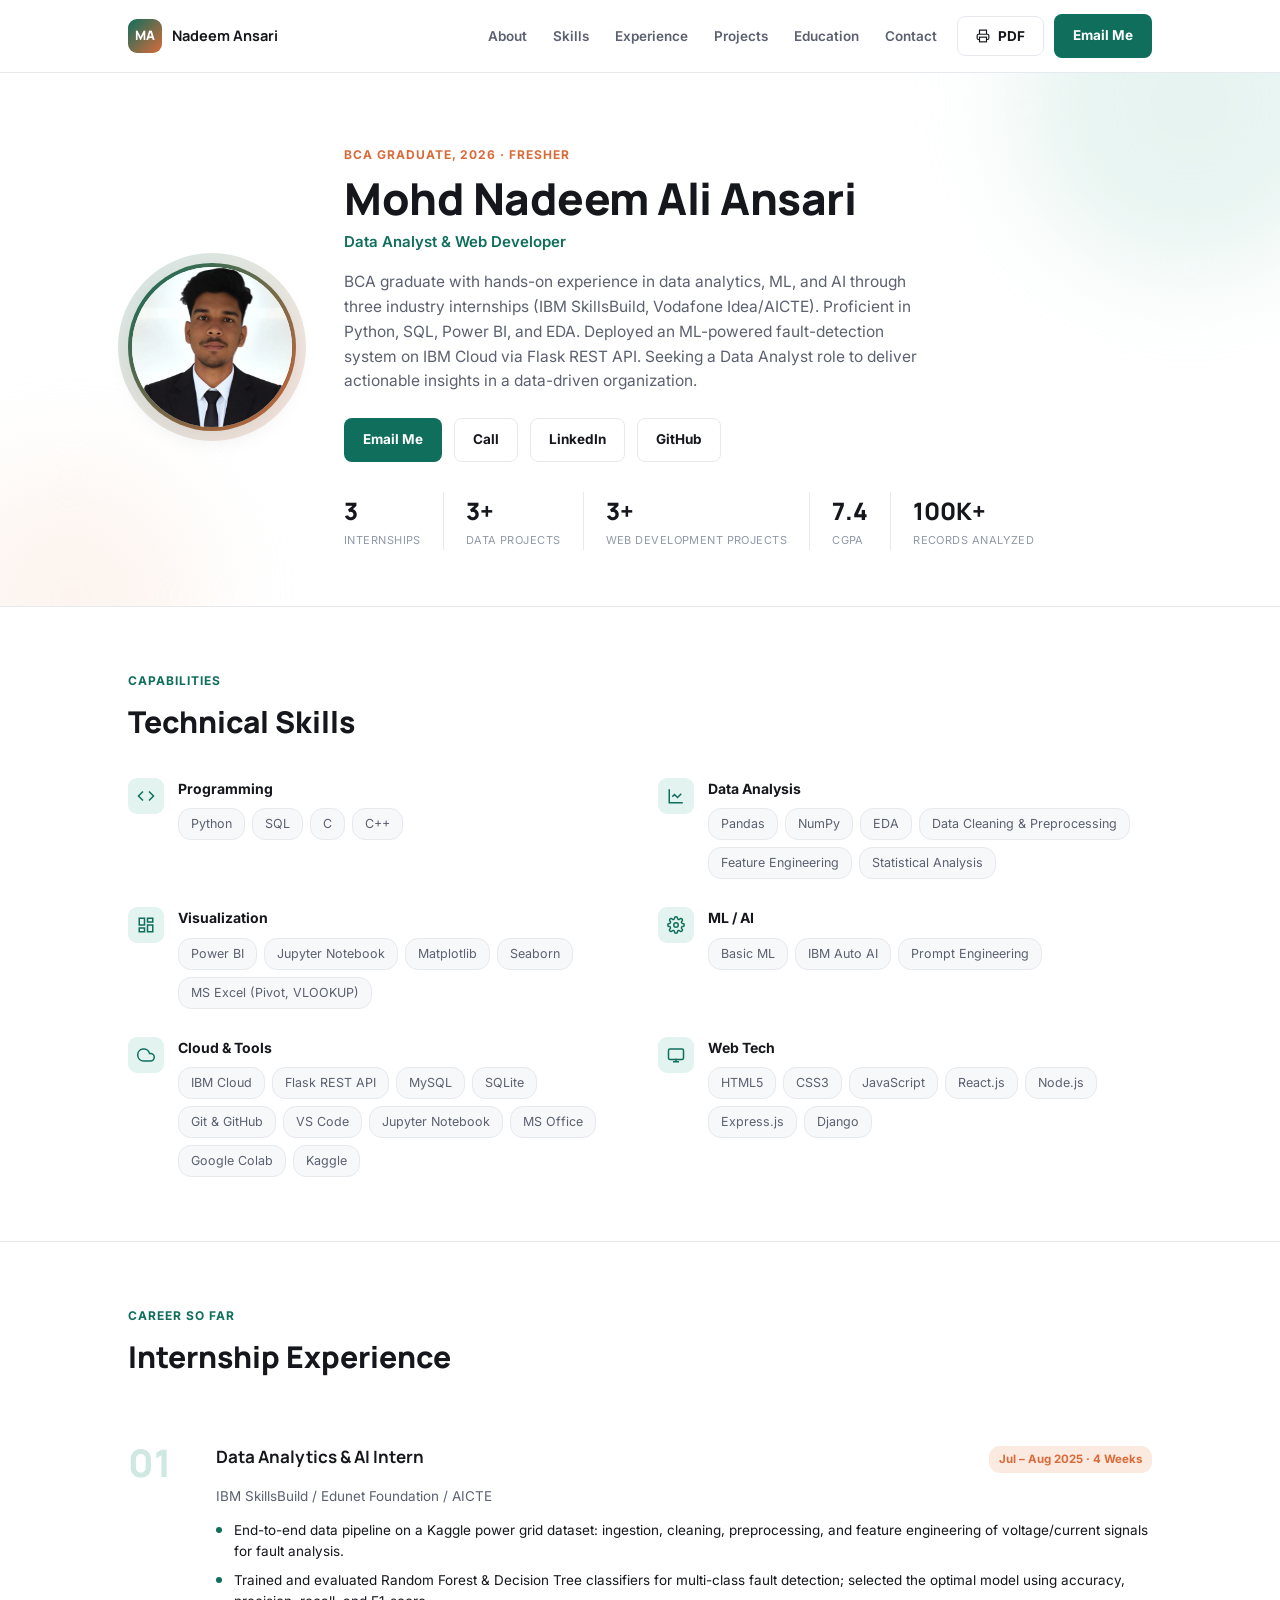
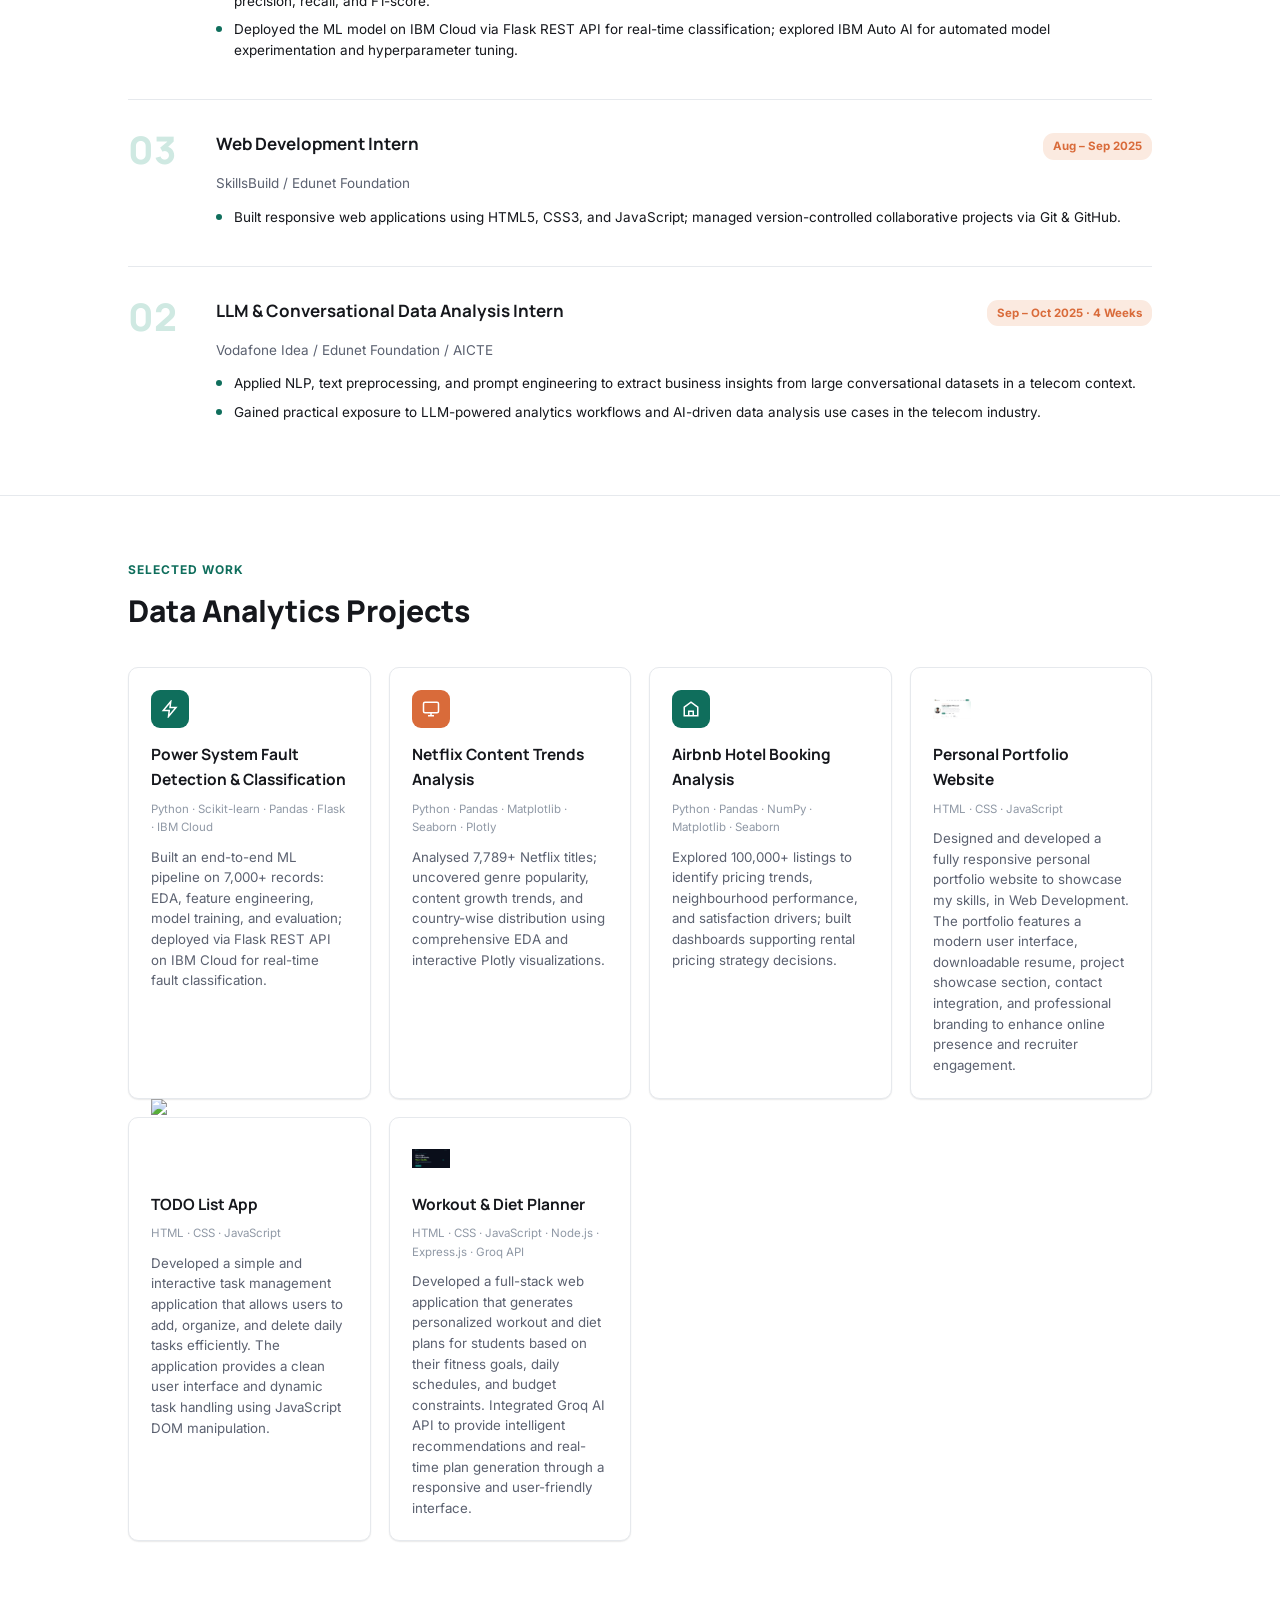
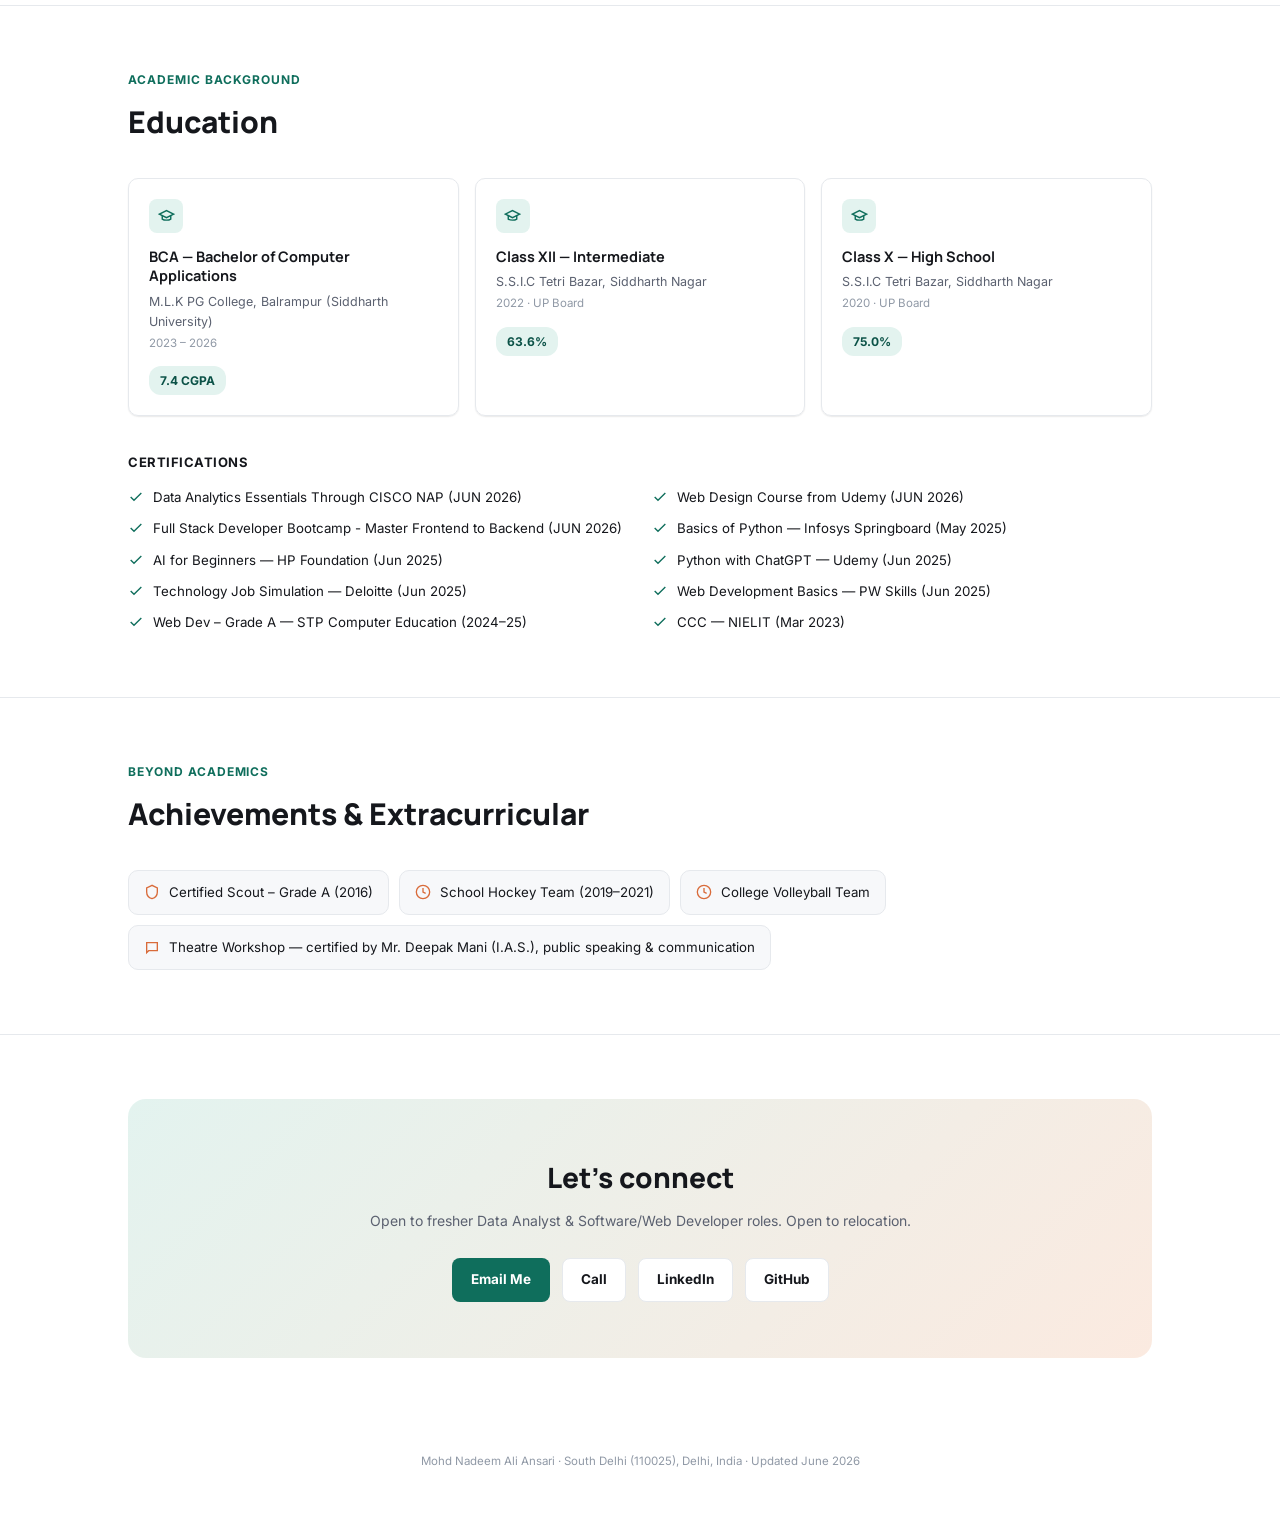
==== index.html @ 252bfe8c "Add files via upload" ====
<!doctype html>
<html lang="en">
  <head>
    <meta charset="UTF-8" />
    <meta name="viewport" content="width=device-width, initial-scale=1.0" />
    <title>Mohd Nadeem Ali Ansari — Data Analyst Portfolio</title>
    <meta
      name="description"
      content="Portfolio of Mohd Nadeem Ali Ansari — BCA Graduate, Data Analyst & Web Developer fresher."
    />
    <link rel="preconnect" href="https://fonts.googleapis.com" />
    <link rel="preconnect" href="https://fonts.gstatic.com" crossorigin />
    <link
      href="https://fonts.googleapis.com/css2?family=Manrope:wght@500;700;800&family=Inter:wght@400;500;600;700&display=swap"
      rel="stylesheet"
    />
    <link rel="stylesheet" href="style.css" />
  </head>

  <body>
    <div class="navbar">
      <div class="nav-inner">
        <div class="logo">
          <div class="logo-badge">MA</div>
          <span class="logo-name">Nadeem Ansari</span>
        </div>
        <ul class="nav-links">
          <li><a href="#about">About</a></li>
          <li><a href="#skills">Skills</a></li>
          <li><a href="#experience">Experience</a></li>
          <li><a href="#projects">Projects</a></li>
          <li><a href="#education">Education</a></li>
          <li><a href="#contact">Contact</a></li>
        </ul>
        <div class="nav-cta">
          <button class="btn btn-outline" id="printBtn" type="button">
            <svg
              viewBox="0 0 24 24"
              fill="none"
              stroke="currentColor"
              stroke-width="2"
            >
              <path
                d="M6 9V2h12v7M6 18H4a2 2 0 0 1-2-2v-5a2 2 0 0 1 2-2h16a2 2 0 0 1 2 2v5a2 2 0 0 1-2 2h-2"
              />
              <rect x="6" y="14" width="12" height="8" />
            </svg>
            PDF
          </button>
          <a class="btn btn-fill" href="mailto:mohdnadeemaliansari@gmail.com"
            >Email Me</a
          >
        </div>
        <button
          class="nav-toggle"
          id="navToggle"
          aria-label="Toggle menu"
          aria-expanded="false"
        >
          <svg
            viewBox="0 0 24 24"
            width="20"
            height="20"
            fill="none"
            stroke="currentColor"
            stroke-width="2"
          >
            <path d="M3 6h18M3 12h18M3 18h18" />
          </svg>
        </button>
      </div>
      <div class="mobile-menu" id="mobileMenu">
        <ul>
          <li><a href="#about">About</a></li>
          <li><a href="#skills">Skills</a></li>
          <li><a href="#experience">Experience</a></li>
          <li><a href="#projects">Projects</a></li>
          <li><a href="#education">Education</a></li>
          <li><a href="#achievements">Achievements</a></li>
          <li><a href="#contact">Contact</a></li>
        </ul>
        <a class="btn btn-fill" href="mailto:mohdnadeemaliansari@gmail.com"
          >Email Me</a
        >
      </div>
    </div>

    <section class="hero" id="about">
      <span class="blob blob-1" aria-hidden="true"></span>
      <span class="blob blob-2" aria-hidden="true"></span>
      <div class="wrap hero-inner">
        <div class="photo-frame">
          <div class="photo-deco"></div>
          <div class="photo-ring">
            <div class="photo-inner">
              <!-- Replace this svg with: <img src="your-photo.jpg" alt="Mohd Nadeem Ali Ansari"> -->
              <img src="image.jpg" alt="Mohd Nadeem Ali Ansari" />
            </div>
          </div>
        </div>

        <div>
          <p class="hero-eyebrow">BCA Graduate, 2026 · Fresher</p>
          <h1>Mohd Nadeem Ali Ansari</h1>
          <p class="hero-role">Data Analyst &amp; Web Developer</p>
          <p class="hero-summary">
            BCA graduate with hands-on experience in data analytics, ML, and AI
            through three industry internships (IBM SkillsBuild, Vodafone
            Idea/AICTE). Proficient in Python, SQL, Power BI, and EDA. Deployed
            an ML-powered fault-detection system on IBM Cloud via Flask REST
            API. Seeking a Data Analyst role to deliver actionable insights in a
            data-driven organization.
          </p>

          <div class="hero-cta">
            <a class="btn btn-fill" href="mailto:mohdnadeemaliansari@gmail.com">
              Email Me
            </a>
            <a class="btn btn-outline" href="tel:+919984017532">Call</a>
            <a
              class="btn btn-outline"
              href="https://linkedin.com/in/mohd-nadeem-ali-ansari-/"
              target="_blank"
              rel="noopener"
              >LinkedIn</a
            >
            <a
              class="btn btn-outline"
              href="https://github.com/mohdnadeemaliansari"
              target="_blank"
              rel="noopener"
              >GitHub</a
            >
          </div>

          <div class="stat-row">
            <div class="stat">
              <div class="stat-num">3</div>
              <div class="stat-label">Internships</div>
            </div>
            <div class="stat">
              <div class="stat-num">3+</div>
              <div class="stat-label">Data Projects</div>
            </div>
            <div class="stat">
              <div class="stat-num">3+</div>
              <div class="stat-label">Web Development Projects</div>
            </div>
            <div class="stat">
              <div class="stat-num">7.4</div>
              <div class="stat-label">CGPA</div>
            </div>
            <div class="stat">
              <div class="stat-num">100K+</div>
              <div class="stat-label">Records Analyzed</div>
            </div>
          </div>
        </div>
      </div>
    </section>

    <section id="skills" class="reveal">
      <div class="wrap">
        <div class="sec-head">
          <p class="sec-eyebrow">Capabilities</p>
          <h2 class="sec-title">Technical Skills</h2>
        </div>
        <div class="skl-grid">
          <div class="skl-group">
            <div class="skl-icon">
              <svg
                viewBox="0 0 24 24"
                fill="none"
                stroke="currentColor"
                stroke-width="2"
              >
                <polyline points="16 18 22 12 16 6" />
                <polyline points="8 6 2 12 8 18" />
              </svg>
            </div>
            <div>
              <h3>Programming</h3>
              <div class="skl-chips">
                <span class="chip">Python</span><span class="chip">SQL</span
                ><span class="chip">C</span><span class="chip">C++</span>
              </div>
            </div>
          </div>

          <div class="skl-group">
            <div class="skl-icon">
              <svg
                viewBox="0 0 24 24"
                fill="none"
                stroke="currentColor"
                stroke-width="2"
              >
                <path d="M3 3v18h18" />
                <path d="m19 9-5 5-4-4-3 3" />
              </svg>
            </div>
            <div>
              <h3>Data Analysis</h3>
              <div class="skl-chips">
                <span class="chip">Pandas</span><span class="chip">NumPy</span>
                <span class="chip">EDA</span
                ><span class="chip">Data Cleaning &amp; Preprocessing</span
                ><span class="chip">Feature Engineering</span
                ><span class="chip">Statistical Analysis</span>
              </div>
            </div>
          </div>

          <div class="skl-group">
            <div class="skl-icon">
              <svg
                viewBox="0 0 24 24"
                fill="none"
                stroke="currentColor"
                stroke-width="2"
              >
                <rect x="3" y="3" width="7" height="9" />
                <rect x="14" y="3" width="7" height="5" />
                <rect x="14" y="12" width="7" height="9" />
                <rect x="3" y="16" width="7" height="5" />
              </svg>
            </div>
            <div>
              <h3>Visualization</h3>
              <div class="skl-chips">
                <span class="chip">Power BI</span
                ><span class="chip">Jupyter Notebook</span>
                <span class="chip">Matplotlib</span
                ><span class="chip">Seaborn</span
                ><span class="chip">MS Excel (Pivot, VLOOKUP)</span>
              </div>
            </div>
          </div>

          <div class="skl-group">
            <div class="skl-icon">
              <svg
                viewBox="0 0 24 24"
                fill="none"
                stroke="currentColor"
                stroke-width="2"
              >
                <circle cx="12" cy="12" r="3" />
                <path
                  d="M19.4 15a1.7 1.7 0 0 0 .3 1.9l.1.1a2 2 0 1 1-2.8 2.8l-.1-.1a1.7 1.7 0 0 0-1.9-.3 1.7 1.7 0 0 0-1 1.5V21a2 2 0 0 1-4 0v-.1a1.7 1.7 0 0 0-1.1-1.5 1.7 1.7 0 0 0-1.9.3l-.1.1a2 2 0 1 1-2.8-2.8l.1-.1a1.7 1.7 0 0 0 .3-1.9 1.7 1.7 0 0 0-1.5-1H3a2 2 0 0 1 0-4h.1a1.7 1.7 0 0 0 1.5-1 1.7 1.7 0 0 0-.3-1.9l-.1-.1a2 2 0 1 1 2.8-2.8l.1.1a1.7 1.7 0 0 0 1.9.3H9a1.7 1.7 0 0 0 1-1.5V3a2 2 0 0 1 4 0v.1a1.7 1.7 0 0 0 1 1.5 1.7 1.7 0 0 0 1.9-.3l.1-.1a2 2 0 1 1 2.8 2.8l-.1.1a1.7 1.7 0 0 0-.3 1.9V9a1.7 1.7 0 0 0 1.5 1H21a2 2 0 0 1 0 4h-.1a1.7 1.7 0 0 0-1.5 1Z"
                />
              </svg>
            </div>
            <div>
              <h3>ML / AI</h3>
              <div class="skl-chips">
                <span class="chip">Basic ML</span
                ><span class="chip">IBM Auto AI</span
                ><span class="chip">Prompt Engineering</span>
              </div>
            </div>
          </div>

          <div class="skl-group">
            <div class="skl-icon">
              <svg
                viewBox="0 0 24 24"
                fill="none"
                stroke="currentColor"
                stroke-width="2"
              >
                <path d="M18 10h-1.26A8 8 0 1 0 9 20h9a5 5 0 0 0 0-10Z" />
              </svg>
            </div>
            <div>
              <h3>Cloud &amp; Tools</h3>
              <div class="skl-chips">
                <span class="chip">IBM Cloud</span
                ><span class="chip">Flask REST API</span
                ><span class="chip">MySQL</span><span class="chip">SQLite</span
                ><span class="chip">Git &amp; GitHub</span
                ><span class="chip">VS Code</span
                ><span class="chip">Jupyter Notebook</span
                ><span class="chip">MS Office</span
                ><span class="chip">Google Colab</span
                ><span class="chip">Kaggle</span>
              </div>
            </div>
          </div>

          <div class="skl-group">
            <div class="skl-icon">
              <svg
                viewBox="0 0 24 24"
                fill="none"
                stroke="currentColor"
                stroke-width="2"
              >
                <rect x="2" y="4" width="20" height="14" rx="2" />
                <path d="M8 21h8M12 17v4" />
              </svg>
            </div>
            <div>
              <h3>Web Tech</h3>
              <div class="skl-chips">
                <span class="chip">HTML5</span><span class="chip">CSS3</span
                ><span class="chip">JavaScript</span
                ><span class="chip">React.js</span
                ><span class="chip">Node.js</span
                ><span class="chip">Express.js</span
                ><span class="chip">Django</span>
              </div>
            </div>
          </div>
        </div>
      </div>
    </section>

    <section id="experience" class="reveal">
      <div class="wrap">
        <div class="sec-head">
          <p class="sec-eyebrow">Career so far</p>
          <h2 class="sec-title">Internship Experience</h2>
        </div>

        <div class="xp-item">
          <div class="xp-num">01</div>
          <div>
            <div class="xp-top">
              <span class="xp-role">Data Analytics &amp; AI Intern</span>
              <span class="xp-date">Jul – Aug 2025 · 4 Weeks</span>
            </div>
            <p class="xp-org">IBM SkillsBuild / Edunet Foundation / AICTE</p>
            <ul class="xp-bullets">
              <li>
                End-to-end data pipeline on a Kaggle power grid dataset:
                ingestion, cleaning, preprocessing, and feature engineering of
                voltage/current signals for fault analysis.
              </li>
              <li>
                Trained and evaluated Random Forest &amp; Decision Tree
                classifiers for multi-class fault detection; selected the
                optimal model using accuracy, precision, recall, and F1-score.
              </li>
              <li>
                Deployed the ML model on IBM Cloud via Flask REST API for
                real-time classification; explored IBM Auto AI for automated
                model experimentation and hyperparameter tuning.
              </li>
            </ul>
          </div>
        </div>

        <div class="xp-item">
          <div class="xp-num">03</div>
          <div>
            <div class="xp-top">
              <span class="xp-role">Web Development Intern</span>
              <span class="xp-date">Aug – Sep 2025</span>
            </div>
            <p class="xp-org">SkillsBuild / Edunet Foundation</p>
            <ul class="xp-bullets">
              <li>
                Built responsive web applications using HTML5, CSS3, and
                JavaScript; managed version-controlled collaborative projects
                via Git &amp; GitHub.
              </li>
            </ul>
          </div>
        </div>

        <div class="xp-item">
          <div class="xp-num">02</div>
          <div>
            <div class="xp-top">
              <span class="xp-role"
                >LLM &amp; Conversational Data Analysis Intern</span
              >
              <span class="xp-date">Sep – Oct 2025 · 4 Weeks</span>
            </div>
            <p class="xp-org">Vodafone Idea / Edunet Foundation / AICTE</p>
            <ul class="xp-bullets">
              <li>
                Applied NLP, text preprocessing, and prompt engineering to
                extract business insights from large conversational datasets in
                a telecom context.
              </li>
              <li>
                Gained practical exposure to LLM-powered analytics workflows and
                AI-driven data analysis use cases in the telecom industry.
              </li>
            </ul>
          </div>
        </div>
      </div>
    </section>

    <section id="projects" class="reveal">
      <div class="wrap">
        <div class="sec-head">
          <p class="sec-eyebrow">Selected work</p>
          <h2 class="sec-title">Data Analytics Projects</h2>
        </div>
        <div class="pj-grid">
          <div class="pj-card">
            <div class="pj-icon">
              <svg
                viewBox="0 0 24 24"
                fill="none"
                stroke="currentColor"
                stroke-width="2"
              >
                <path d="M13 2 3 14h8l-1 8 10-12h-8z" />
              </svg>
            </div>
            <h3 class="pj-title">
              Power System Fault Detection &amp; Classification
            </h3>
            <p class="pj-tags">
              Python · Scikit-learn · Pandas · Flask · IBM Cloud
            </p>
            <p class="pj-desc">
              Built an end-to-end ML pipeline on 7,000+ records: EDA, feature
              engineering, model training, and evaluation; deployed via Flask
              REST API on IBM Cloud for real-time fault classification.
            </p>
          </div>

          <div class="pj-card">
            <div class="pj-icon">
              <svg
                viewBox="0 0 24 24"
                fill="none"
                stroke="currentColor"
                stroke-width="2"
              >
                <rect x="2" y="3" width="20" height="14" rx="2" />
                <path d="M8 21h8M12 17v4" />
              </svg>
            </div>
            <h3 class="pj-title">Netflix Content Trends Analysis</h3>
            <p class="pj-tags">
              Python · Pandas · Matplotlib · Seaborn · Plotly
            </p>
            <p class="pj-desc">
              Analysed 7,789+ Netflix titles; uncovered genre popularity,
              content growth trends, and country-wise distribution using
              comprehensive EDA and interactive Plotly visualizations.
            </p>
          </div>

          <div class="pj-card">
            <div class="pj-icon">
              <svg
                viewBox="0 0 24 24"
                fill="none"
                stroke="currentColor"
                stroke-width="2"
              >
                <path d="M3 9.5 12 3l9 6.5V21H3Z" />
                <path d="M9 21v-6h6v6" />
              </svg>
            </div>
            <h3 class="pj-title">Airbnb Hotel Booking Analysis</h3>
            <p class="pj-tags">
              Python · Pandas · NumPy · Matplotlib · Seaborn
            </p>
            <p class="pj-desc">
              Explored 100,000+ listings to identify pricing trends,
              neighbourhood performance, and satisfaction drivers; built
              dashboards supporting rental pricing strategy decisions.
            </p>
          </div>

          <div class="pj-card">
            <div class="pj-icon">
              <img src="portfolio.png" alt="Portfolio Icon" />
            </div>
            <h3 class="pj-title">Personal Portfolio Website</h3>
            <p class="pj-tags">HTML · CSS · JavaScript</p>
            <p class="pj-desc">
              Designed and developed a fully responsive personal portfolio
              website to showcase my skills, in Web Development. The portfolio
              features a modern user interface, downloadable resume, project
              showcase section, contact integration, and professional branding
              to enhance online presence and recruiter engagement.
            </p>
          </div>

          <div class="pj-card">
            <div class="pj-icon">
              <img src="todo.png" alt="TODO List App Icon" />
            </div>
            <h3 class="pj-title">TODO List App</h3>
            <p class="pj-tags">HTML · CSS · JavaScript</p>
            <p class="pj-desc">
              Developed a simple and interactive task management application
              that allows users to add, organize, and delete daily tasks
              efficiently. The application provides a clean user interface and
              dynamic task handling using JavaScript DOM manipulation.
            </p>
          </div>

          <div class="pj-card">
            <div class="pj-icon">
              <img src="planner.png" alt="Workout & dite planner Icon" />
            </div>
            <h3 class="pj-title">Workout & Diet Planner</h3>
            <p class="pj-tags">
              HTML · CSS · JavaScript · Node.js · Express.js · Groq API
            </p>
            <p class="pj-desc">
              Developed a full-stack web application that generates personalized
              workout and diet plans for students based on their fitness goals,
              daily schedules, and budget constraints. Integrated Groq AI API to
              provide intelligent recommendations and real-time plan generation
              through a responsive and user-friendly interface.
            </p>
          </div>
        </div>
      </div>
    </section>

    <section id="education" class="reveal">
      <div class="wrap">
        <div class="sec-head">
          <p class="sec-eyebrow">Academic background</p>
          <h2 class="sec-title">Education</h2>
        </div>

        <div class="ed-grid">
          <div class="ed-card">
            <div class="ed-icon">
              <svg
                viewBox="0 0 24 24"
                fill="none"
                stroke="currentColor"
                stroke-width="2"
              >
                <path d="m22 10-10-5L2 10l10 5 10-5Z" />
                <path d="M6 12v5c3 2 9 2 12 0v-5" />
              </svg>
            </div>
            <p class="ed-deg">BCA — Bachelor of Computer Applications</p>
            <p class="ed-inst">
              M.L.K PG College, Balrampur (Siddharth University)
            </p>
            <p class="ed-year">2023 – 2026</p>
            <span class="ed-score">7.4 CGPA</span>
          </div>
          <div class="ed-card">
            <div class="ed-icon">
              <svg
                viewBox="0 0 24 24"
                fill="none"
                stroke="currentColor"
                stroke-width="2"
              >
                <path d="m22 10-10-5L2 10l10 5 10-5Z" />
                <path d="M6 12v5c3 2 9 2 12 0v-5" />
              </svg>
            </div>
            <p class="ed-deg">Class XII — Intermediate</p>
            <p class="ed-inst">S.S.I.C Tetri Bazar, Siddharth Nagar</p>
            <p class="ed-year">2022 · UP Board</p>
            <span class="ed-score">63.6%</span>
          </div>
          <div class="ed-card">
            <div class="ed-icon">
              <svg
                viewBox="0 0 24 24"
                fill="none"
                stroke="currentColor"
                stroke-width="2"
              >
                <path d="m22 10-10-5L2 10l10 5 10-5Z" />
                <path d="M6 12v5c3 2 9 2 12 0v-5" />
              </svg>
            </div>
            <p class="ed-deg">Class X — High School</p>
            <p class="ed-inst">S.S.I.C Tetri Bazar, Siddharth Nagar</p>
            <p class="ed-year">2020 · UP Board</p>
            <span class="ed-score">75.0%</span>
          </div>
        </div>

        <p class="ct-head">Certifications</p>
        <div class="ct-grid">
          <div class="ct-item">
            <svg
              viewBox="0 0 24 24"
              fill="none"
              stroke="currentColor"
              stroke-width="2"
            >
              <path d="M20 6 9 17l-5-5" /></svg
            >Data Analytics Essentials Through CISCO NAP (JUN 2026)
          </div>
          <div class="ct-item">
            <svg
              viewBox="0 0 24 24"
              fill="none"
              stroke="currentColor"
              stroke-width="2"
            >
              <path d="M20 6 9 17l-5-5" /></svg
            >Web Design Course from Udemy (JUN 2026)
          </div>
          <div class="ct-item">
            <svg
              viewBox="0 0 24 24"
              fill="none"
              stroke="currentColor"
              stroke-width="2"
            >
              <path d="M20 6 9 17l-5-5" /></svg
            >Full Stack Developer Bootcamp - Master Frontend to Backend (JUN
            2026)
          </div>
          <div class="ct-item">
            <svg
              viewBox="0 0 24 24"
              fill="none"
              stroke="currentColor"
              stroke-width="2"
            >
              <path d="M20 6 9 17l-5-5" /></svg
            >Basics of Python — Infosys Springboard (May 2025)
          </div>
          <div class="ct-item">
            <svg
              viewBox="0 0 24 24"
              fill="none"
              stroke="currentColor"
              stroke-width="2"
            >
              <path d="M20 6 9 17l-5-5" /></svg
            >AI for Beginners — HP Foundation (Jun 2025)
          </div>
          <div class="ct-item">
            <svg
              viewBox="0 0 24 24"
              fill="none"
              stroke="currentColor"
              stroke-width="2"
            >
              <path d="M20 6 9 17l-5-5" /></svg
            >Python with ChatGPT — Udemy (Jun 2025)
          </div>
          <div class="ct-item">
            <svg
              viewBox="0 0 24 24"
              fill="none"
              stroke="currentColor"
              stroke-width="2"
            >
              <path d="M20 6 9 17l-5-5" /></svg
            >Technology Job Simulation — Deloitte (Jun 2025)
          </div>
          <div class="ct-item">
            <svg
              viewBox="0 0 24 24"
              fill="none"
              stroke="currentColor"
              stroke-width="2"
            >
              <path d="M20 6 9 17l-5-5" /></svg
            >Web Development Basics — PW Skills (Jun 2025)
          </div>
          <div class="ct-item">
            <svg
              viewBox="0 0 24 24"
              fill="none"
              stroke="currentColor"
              stroke-width="2"
            >
              <path d="M20 6 9 17l-5-5" /></svg
            >Web Dev – Grade A — STP Computer Education (2024–25)
          </div>
          <div class="ct-item">
            <svg
              viewBox="0 0 24 24"
              fill="none"
              stroke="currentColor"
              stroke-width="2"
            >
              <path d="M20 6 9 17l-5-5" /></svg
            >CCC — NIELIT (Mar 2023)
          </div>
        </div>
      </div>
    </section>

    <section id="achievements" class="reveal">
      <div class="wrap">
        <div class="sec-head">
          <p class="sec-eyebrow">Beyond academics</p>
          <h2 class="sec-title">Achievements &amp; Extracurricular</h2>
        </div>
        <div class="ac-grid">
          <span class="ac-chip"
            ><svg
              viewBox="0 0 24 24"
              fill="none"
              stroke="currentColor"
              stroke-width="2"
            >
              <path d="M12 2 4 6v6c0 5 3.4 8.7 8 10 4.6-1.3 8-5 8-10V6Z" /></svg
            >Certified Scout – Grade A (2016)</span
          >
          <span class="ac-chip"
            ><svg
              viewBox="0 0 24 24"
              fill="none"
              stroke="currentColor"
              stroke-width="2"
            >
              <circle cx="12" cy="12" r="10" />
              <path d="M12 6v6l4 2" /></svg
            >School Hockey Team (2019–2021)</span
          >
          <span class="ac-chip"
            ><svg
              viewBox="0 0 24 24"
              fill="none"
              stroke="currentColor"
              stroke-width="2"
            >
              <circle cx="12" cy="12" r="10" />
              <path d="M12 6v6l4 2" /></svg
            >College Volleyball Team</span
          >
          <span class="ac-chip"
            ><svg
              viewBox="0 0 24 24"
              fill="none"
              stroke="currentColor"
              stroke-width="2"
            >
              <path d="M4 4h16v12H7l-3 3Z" /></svg
            >Theatre Workshop — certified by Mr. Deepak Mani (I.A.S.), public
            speaking &amp; communication</span
          >
        </div>
      </div>
    </section>

    <section id="contact" class="reveal">
      <div class="wrap">
        <div class="cta-band">
          <h2>Let's connect</h2>
          <p>
            Open to fresher Data Analyst &amp; Software/Web Developer roles.
            Open to relocation.
          </p>
          <div class="cta-row">
            <a class="btn btn-fill" href="mailto:mohdnadeemaliansari@gmail.com"
              >Email Me</a
            >
            <a class="btn btn-outline" href="tel:+919984017532">Call</a>
            <a
              class="btn btn-outline"
              href="https://linkedin.com/in/mohd-nadeem-ali-ansari-/"
              target="_blank"
              rel="noopener"
              >LinkedIn</a
            >
            <a
              class="btn btn-outline"
              href="https://github.com/mohdnadeemaliansari"
              target="_blank"
              rel="noopener"
              >GitHub</a
            >
          </div>
        </div>
      </div>
    </section>

    <footer>
      Mohd Nadeem Ali Ansari · South Delhi (110025), Delhi, India · Updated June
      2026
    </footer>
  </body>
  <script src="script.js"></script>
</html>
---- style.css ----
:root {
  --bg: #ffffff;
  --bg-soft: #f7f8fa;
  --border: #e6e9ed;
  --ink: #15171c;
  --ink-soft: #5b6170;
  --ink-faint: #9099a6;
  --emerald: #0f6e5c;
  --emerald-deep: #0b5247;
  --emerald-soft: #e3f3ef;
  --emerald-faint: #cfe9e2;
  --terracotta: #d96b3a;
  --terracotta-soft: #fbeae0;
  --display: "Manrope", -apple-system, sans-serif;
  --sans: "Inter", -apple-system, BlinkMacSystemFont, "Segoe UI", sans-serif;
  --radius: 10px;
  --maxw: 1080px;
  --shadow-sm:
    0 1px 2px rgba(15, 23, 20, 0.05), 0 1px 1px rgba(15, 23, 20, 0.04);
  --shadow-md: 0 10px 26px rgba(15, 23, 20, 0.09);
}

* {
  box-sizing: border-box;
}

html {
  scroll-behavior: smooth;
}

body {
  margin: 0;
  background: var(--bg);
  color: var(--ink);
  font-family: var(--sans);
  line-height: 1.6;
  -webkit-font-smoothing: antialiased;
}

a {
  color: var(--emerald);
  text-decoration: none;
}

img,
svg {
  display: block;
  max-width: 100%;
}

::selection {
  background: var(--emerald-soft);
  color: var(--emerald-deep);
}

:focus-visible {
  outline: 2px solid var(--emerald);
  outline-offset: 2px;
  border-radius: 4px;
}

.wrap {
  max-width: var(--maxw);
  margin: 0 auto;
  padding-left: 28px;
  padding-right: 28px;
}

@media (max-width: 600px) {
  .wrap {
    padding-left: 18px;
    padding-right: 18px;
  }
}

/* ---------------- Navbar ---------------- */
.navbar {
  position: sticky;
  top: 0;
  z-index: 60;
  background: rgba(255, 255, 255, 0.9);
  backdrop-filter: blur(10px);
  border-bottom: 1px solid var(--border);
}

.nav-inner {
  max-width: var(--maxw);
  margin: 0 auto;
  padding: 14px 28px;
  display: flex;
  align-items: center;
  gap: 20px;
}

@media (max-width: 600px) {
  .nav-inner {
    padding: 12px 18px;
  }
}

.logo {
  display: flex;
  align-items: center;
  gap: 10px;
  margin-right: auto;
}

.logo-badge {
  width: 34px;
  height: 34px;
  border-radius: 9px;
  background: linear-gradient(135deg, var(--emerald), var(--terracotta));
  color: #fff;
  font-family: var(--display);
  font-weight: 800;
  font-size: 13px;
  display: flex;
  align-items: center;
  justify-content: center;
  flex-shrink: 0;
}

.logo-name {
  font-family: var(--display);
  font-weight: 700;
  font-size: 14.5px;
  color: var(--ink);
  white-space: nowrap;
}

.nav-links {
  display: flex;
  gap: 26px;
  list-style: none;
  margin: 0;
  padding: 0;
}

.nav-links a {
  font-size: 13.5px;
  font-weight: 600;
  color: var(--ink-soft);
}

.nav-links a:hover {
  color: var(--emerald);
}

.nav-cta {
  display: flex;
  align-items: center;
  gap: 10px;
}

.nav-toggle {
  display: none;
}

@media (max-width: 880px) {
  .nav-links {
    display: none;
  }

  .nav-cta .btn-outline {
    display: none;
  }

  .nav-toggle {
    display: flex;
    align-items: center;
    justify-content: center;
    width: 38px;
    height: 38px;
    border: 1px solid var(--border);
    border-radius: 8px;
    background: none;
    cursor: pointer;
    flex-shrink: 0;
  }
}

.mobile-menu {
  display: none;
  position: fixed;
  inset: 0;
  top: 61px;
  z-index: 55;
  background: rgba(255, 255, 255, 0.98);
  backdrop-filter: blur(6px);
}

.mobile-menu.open {
  display: block;
}

.mobile-menu ul {
  list-style: none;
  margin: 0;
  padding: 24px 22px;
  display: flex;
  flex-direction: column;
  gap: 4px;
}

.mobile-menu a {
  display: block;
  padding: 14px 8px;
  font-size: 16px;
  font-weight: 600;
  color: var(--ink);
  border-bottom: 1px solid var(--border);
}

.mobile-menu .btn {
  margin: 18px 22px 0;
}

/* ---------------- Buttons ---------------- */
.btn {
  font-size: 13.5px;
  font-weight: 700;
  padding: 10px 18px;
  border-radius: 8px;
  cursor: pointer;
  display: inline-flex;
  align-items: center;
  gap: 8px;
  border: 1px solid transparent;
  min-height: 40px;
  transition:
    transform 0.15s ease,
    background 0.15s ease,
    border-color 0.15s ease,
    color 0.15s ease;
  font-family: var(--sans);
}

.btn-fill {
  background: var(--emerald);
  color: #fff;
}

.btn-fill:hover {
  background: var(--emerald-deep);
  transform: translateY(-1px);
  color: #fff;
}

.btn-outline {
  background: var(--bg);
  border-color: var(--border);
  color: var(--ink);
}

.btn-outline:hover {
  border-color: var(--emerald);
  color: var(--emerald);
  transform: translateY(-1px);
}

.btn svg {
  width: 14px;
  height: 14px;
}

/* ---------------- Hero ---------------- */
.hero {
  position: relative;
  overflow: hidden;
  padding: 72px 0 56px;
  border-bottom: 1px solid var(--border);
}

.blob {
  position: absolute;
  border-radius: 50%;
  filter: blur(50px);
  opacity: 0.5;
  z-index: 0;
}

.blob-1 {
  width: 340px;
  height: 340px;
  background: var(--emerald-faint);
  top: -140px;
  right: -80px;
}

.blob-2 {
  width: 260px;
  height: 260px;
  background: var(--terracotta-soft);
  bottom: -120px;
  left: -60px;
}

.hero-inner {
  position: relative;
  z-index: 1;
  display: grid;
  grid-template-columns: auto 1fr;
  gap: 48px;
  align-items: center;
}

@media (max-width: 760px) {
  .hero-inner {
    grid-template-columns: 1fr;
    text-align: center;
    gap: 28px;
  }
}

.photo-frame {
  position: relative;
  width: 168px;
  height: 168px;
  flex-shrink: 0;
  margin: 0 auto;
}

@media (max-width: 760px) {
  .photo-frame {
    width: 140px;
    height: 140px;
  }
}

.photo-deco {
  position: absolute;
  inset: -10px;
  border-radius: 50%;
  background: linear-gradient(135deg, var(--emerald), var(--terracotta));
  opacity: 0.18;
}

.photo-ring {
  position: relative;
  width: 100%;
  height: 100%;
  border-radius: 50%;
  padding: 4px;
  background: linear-gradient(135deg, var(--emerald), var(--terracotta));
}

.photo-inner {
  width: 100%;
  height: 100%;
  border-radius: 50%;
  background: #fff;
  overflow: hidden;
  display: flex;
  align-items: center;
  justify-content: center;
  box-shadow: var(--shadow-md);
}

.photo-inner img {
  width: 100%;
  height: 100%;
  object-fit: cover;
}

.photo-inner svg {
  width: 64px;
  height: 64px;
  color: var(--ink-faint);
}

.hero-eyebrow {
  font-size: 12px;
  font-weight: 700;
  letter-spacing: 0.08em;
  text-transform: uppercase;
  color: var(--terracotta);
  margin: 0 0 10px;
}

.hero h1 {
  font-family: var(--display);
  font-weight: 800;
  font-size: clamp(30px, 4.2vw, 44px);
  color: var(--ink);
  margin: 0 0 8px;
  letter-spacing: -0.5px;
  line-height: 1.1;
}

.hero-role {
  font-size: 15px;
  font-weight: 600;
  color: var(--emerald);
  margin: 0 0 16px;
}

.hero-summary {
  font-size: 15.5px;
  color: var(--ink-soft);
  max-width: 58ch;
  margin: 0 0 24px;
}

@media (max-width: 760px) {
  .hero-summary {
    margin-left: auto;
    margin-right: auto;
  }
}

.hero-cta {
  display: flex;
  flex-wrap: wrap;
  gap: 12px;
  margin-bottom: 30px;
}

@media (max-width: 760px) {
  .hero-cta {
    justify-content: center;
  }
}

.stat-row {
  display: flex;
  flex-wrap: wrap;
  gap: 0;
}

@media (max-width: 760px) {
  .stat-row {
    justify-content: center;
  }
}

.stat {
  padding: 0 22px;
  border-right: 1px solid var(--border);
}

.stat:first-child {
  padding-left: 0;
}

.stat:last-child {
  border-right: none;
}

@media (max-width: 480px) {
  .stat {
    padding: 0 14px;
    border-right: 1px solid var(--border);
  }

  .stat:first-child {
    padding-left: 0;
  }
}

.stat-num {
  font-family: var(--display);
  font-weight: 800;
  font-size: 24px;
  color: var(--ink);
}

.stat-label {
  font-size: 11px;
  color: var(--ink-faint);
  text-transform: uppercase;
  letter-spacing: 0.04em;
  margin-top: 2px;
}

/* ---------------- Sections (generic) ---------------- */
section {
  padding: 64px 0;
  border-bottom: 1px solid var(--border);
}

section:last-of-type {
  border-bottom: none;
}

.sec-head {
  margin-bottom: 32px;
  max-width: 640px;
}

.sec-eyebrow {
  font-size: 12px;
  font-weight: 700;
  letter-spacing: 0.08em;
  text-transform: uppercase;
  color: var(--emerald);
  margin: 0 0 8px;
}

.sec-title {
  font-family: var(--display);
  font-weight: 800;
  font-size: clamp(22px, 2.8vw, 30px);
  color: var(--ink);
  margin: 0;
}

.reveal {
  opacity: 0;
  transform: translateY(18px);
  transition:
    opacity 0.6s ease,
    transform 0.6s ease;
}

.reveal.in-view {
  opacity: 1;
  transform: translateY(0);
}

/* ---------------- Skills ---------------- */
.skl-grid {
  display: grid;
  grid-template-columns: repeat(2, 1fr);
  gap: 28px 36px;
}

@media (max-width: 680px) {
  .skl-grid {
    grid-template-columns: 1fr;
    gap: 22px;
  }
}

.skl-group {
  display: flex;
  gap: 14px;
}

.skl-icon {
  width: 36px;
  height: 36px;
  border-radius: 9px;
  background: var(--emerald-soft);
  color: var(--emerald);
  display: flex;
  align-items: center;
  justify-content: center;
  flex-shrink: 0;
}

.skl-icon svg {
  width: 18px;
  height: 18px;
}

.skl-group h3 {
  font-size: 14px;
  font-weight: 700;
  color: var(--ink);
  margin: 0 0 8px;
}

.skl-chips {
  display: flex;
  flex-wrap: wrap;
  gap: 7px;
}

.chip {
  font-size: 12.5px;
  background: var(--bg-soft);
  color: var(--ink-soft);
  border: 1px solid var(--border);
  border-radius: 13px;
  padding: 5px 12px;
}

/* ---------------- Experience ---------------- */
.xp-item {
  display: grid;
  grid-template-columns: 64px 1fr;
  gap: 24px;
  padding: 30px 0;
  border-bottom: 1px solid var(--border);
}

.xp-item:first-child {
  padding-top: 0;
}

.xp-item:last-child {
  padding-bottom: 0;
  border-bottom: none;
}

@media (max-width: 560px) {
  .xp-item {
    grid-template-columns: 40px 1fr;
    gap: 16px;
  }
}

.xp-num {
  font-family: var(--display);
  font-weight: 800;
  font-size: 38px;
  color: var(--emerald-faint);
  line-height: 1;
}

@media (max-width: 560px) {
  .xp-num {
    font-size: 24px;
  }
}

.xp-top {
  display: flex;
  justify-content: space-between;
  align-items: baseline;
  flex-wrap: wrap;
  gap: 6px 16px;
  margin-bottom: 3px;
}

.xp-role {
  font-family: var(--display);
  font-weight: 700;
  font-size: 17px;
  color: var(--ink);
}

.xp-date {
  font-size: 11.5px;
  font-weight: 700;
  color: var(--terracotta);
  background: var(--terracotta-soft);
  padding: 4px 10px;
  border-radius: 11px;
  white-space: nowrap;
}

.xp-org {
  font-size: 13.5px;
  color: var(--ink-soft);
  margin-bottom: 12px;
}

.xp-bullets {
  list-style: none;
  margin: 0;
  padding: 0;
}

.xp-bullets li {
  font-size: 13.5px;
  color: var(--ink);
  padding-left: 18px;
  position: relative;
  margin-bottom: 8px;
  line-height: 1.55;
}

.xp-bullets li::before {
  content: "";
  position: absolute;
  left: 0;
  top: 7px;
  width: 6px;
  height: 6px;
  border-radius: 50%;
  background: var(--emerald);
}

/* ---------------- Projects ---------------- */
.pj-grid {
  display: grid;
  grid-template-columns: repeat(auto-fit, minmax(240px, 1fr));
  gap: 18px;
}

.pj-card {
  border: 1px solid var(--border);
  border-radius: var(--radius);
  padding: 22px;
  background: var(--bg);
  box-shadow: var(--shadow-sm);
  transition:
    transform 0.18s ease,
    box-shadow 0.18s ease;
}

.pj-card:hover {
  transform: translateY(-4px);
  box-shadow: var(--shadow-md);
}

.pj-icon {
  width: 38px;
  height: 38px;
  border-radius: 9px;
  display: flex;
  align-items: center;
  justify-content: center;
  color: #fff;
  margin-bottom: 14px;
}

.pj-card:nth-child(1) .pj-icon {
  background: var(--emerald);
}

.pj-card:nth-child(2) .pj-icon {
  background: var(--terracotta);
}

.pj-card:nth-child(3) .pj-icon {
  background: var(--emerald);
}

.pj-icon svg {
  width: 18px;
  height: 18px;
}

.pj-title {
  font-family: var(--display);
  font-weight: 700;
  font-size: 15.5px;
  margin: 0 0 8px;
  color: var(--ink);
}

.pj-tags {
  font-size: 11.5px;
  color: var(--ink-faint);
  margin: 0 0 10px;
}

.pj-desc {
  font-size: 13.3px;
  color: var(--ink-soft);
  margin: 0;
  line-height: 1.55;
}

/* ---------------- Education ---------------- */
.ed-grid {
  display: grid;
  grid-template-columns: repeat(auto-fit, minmax(220px, 1fr));
  gap: 16px;
  margin-bottom: 36px;
}

.ed-card {
  border: 1px solid var(--border);
  border-radius: var(--radius);
  padding: 20px;
  box-shadow: var(--shadow-sm);
  transition:
    transform 0.18s ease,
    box-shadow 0.18s ease;
}

.ed-card:hover {
  transform: translateY(-3px);
  box-shadow: var(--shadow-md);
}

.ed-icon {
  width: 34px;
  height: 34px;
  border-radius: 8px;
  background: var(--emerald-soft);
  color: var(--emerald);
  display: flex;
  align-items: center;
  justify-content: center;
  margin-bottom: 14px;
}

.ed-icon svg {
  width: 17px;
  height: 17px;
}

.ed-deg {
  font-family: var(--display);
  font-weight: 700;
  font-size: 14.5px;
  color: var(--ink);
  margin: 0 0 6px;
  line-height: 1.35;
}

.ed-inst {
  font-size: 12.5px;
  color: var(--ink-soft);
  margin: 0 0 2px;
}

.ed-year {
  font-size: 11.5px;
  color: var(--ink-faint);
  margin: 0 0 14px;
}

.ed-score {
  display: inline-block;
  font-size: 12px;
  font-weight: 700;
  color: var(--emerald-deep);
  background: var(--emerald-soft);
  padding: 5px 11px;
  border-radius: 12px;
}

.ct-head {
  font-size: 13px;
  font-weight: 700;
  color: var(--ink);
  text-transform: uppercase;
  letter-spacing: 0.04em;
  margin: 0 0 14px;
}

.ct-grid {
  display: grid;
  grid-template-columns: repeat(2, 1fr);
  gap: 10px 24px;
}

@media (max-width: 600px) {
  .ct-grid {
    grid-template-columns: 1fr;
  }
}

.ct-item {
  display: flex;
  align-items: flex-start;
  gap: 9px;
  font-size: 13.3px;
  color: var(--ink);
}

.ct-item svg {
  width: 16px;
  height: 16px;
  flex-shrink: 0;
  margin-top: 2px;
  color: var(--emerald);
}

/* ---------------- Achievements ---------------- */
.ac-grid {
  display: flex;
  flex-wrap: wrap;
  gap: 10px;
}

.ac-chip {
  display: flex;
  align-items: center;
  gap: 9px;
  border: 1px solid var(--border);
  border-radius: 10px;
  padding: 11px 15px;
  font-size: 13.3px;
  color: var(--ink);
  background: var(--bg-soft);
}

.ac-chip svg {
  width: 16px;
  height: 16px;
  color: var(--terracotta);
  flex-shrink: 0;
}

/* ---------------- Contact band ---------------- */
.cta-band {
  background: linear-gradient(
    135deg,
    var(--emerald-soft),
    var(--terracotta-soft)
  );
  border-radius: 18px;
  padding: clamp(36px, 6vw, 56px) clamp(22px, 6vw, 48px);
  text-align: center;
}

.cta-band h2 {
  font-family: var(--display);
  font-weight: 800;
  font-size: clamp(22px, 3vw, 28px);
  color: var(--ink);
  margin: 0 0 10px;
}

.cta-band p {
  font-size: 14px;
  color: var(--ink-soft);
  margin: 0 0 26px;
}

.cta-row {
  display: flex;
  flex-wrap: wrap;
  justify-content: center;
  gap: 12px;
}

footer {
  text-align: center;
  font-size: 11.5px;
  color: var(--ink-faint);
  padding: 30px 20px 50px;
}

@media print {
  .navbar,
  .nav-toggle,
  .mobile-menu {
    display: none !important;
  }

  .reveal {
    opacity: 1 !important;
    transform: none !important;
  }

  section {
    break-inside: avoid;
    padding: 32px 0;
  }

  .blob {
    display: none;
  }

  .pj-card:hover,
  .ed-card:hover {
    transform: none;
    box-shadow: var(--shadow-sm);
  }
}
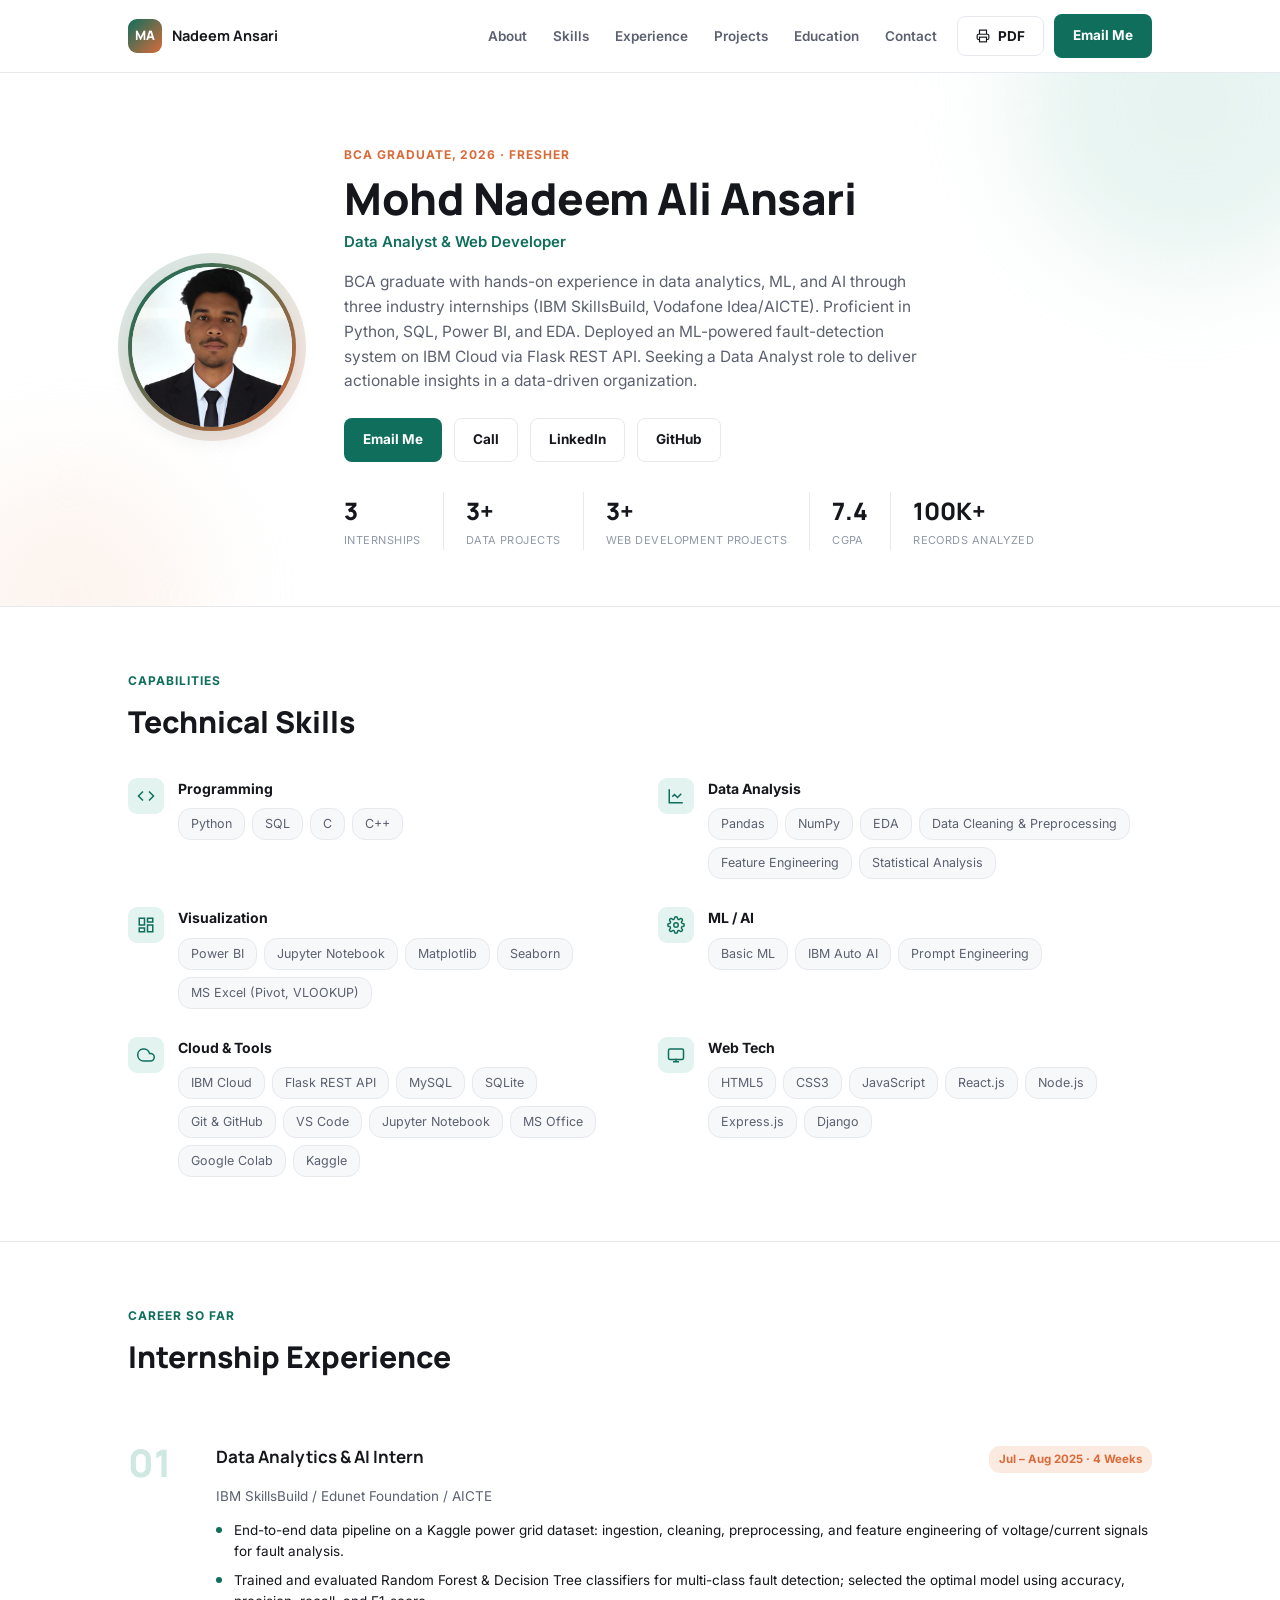
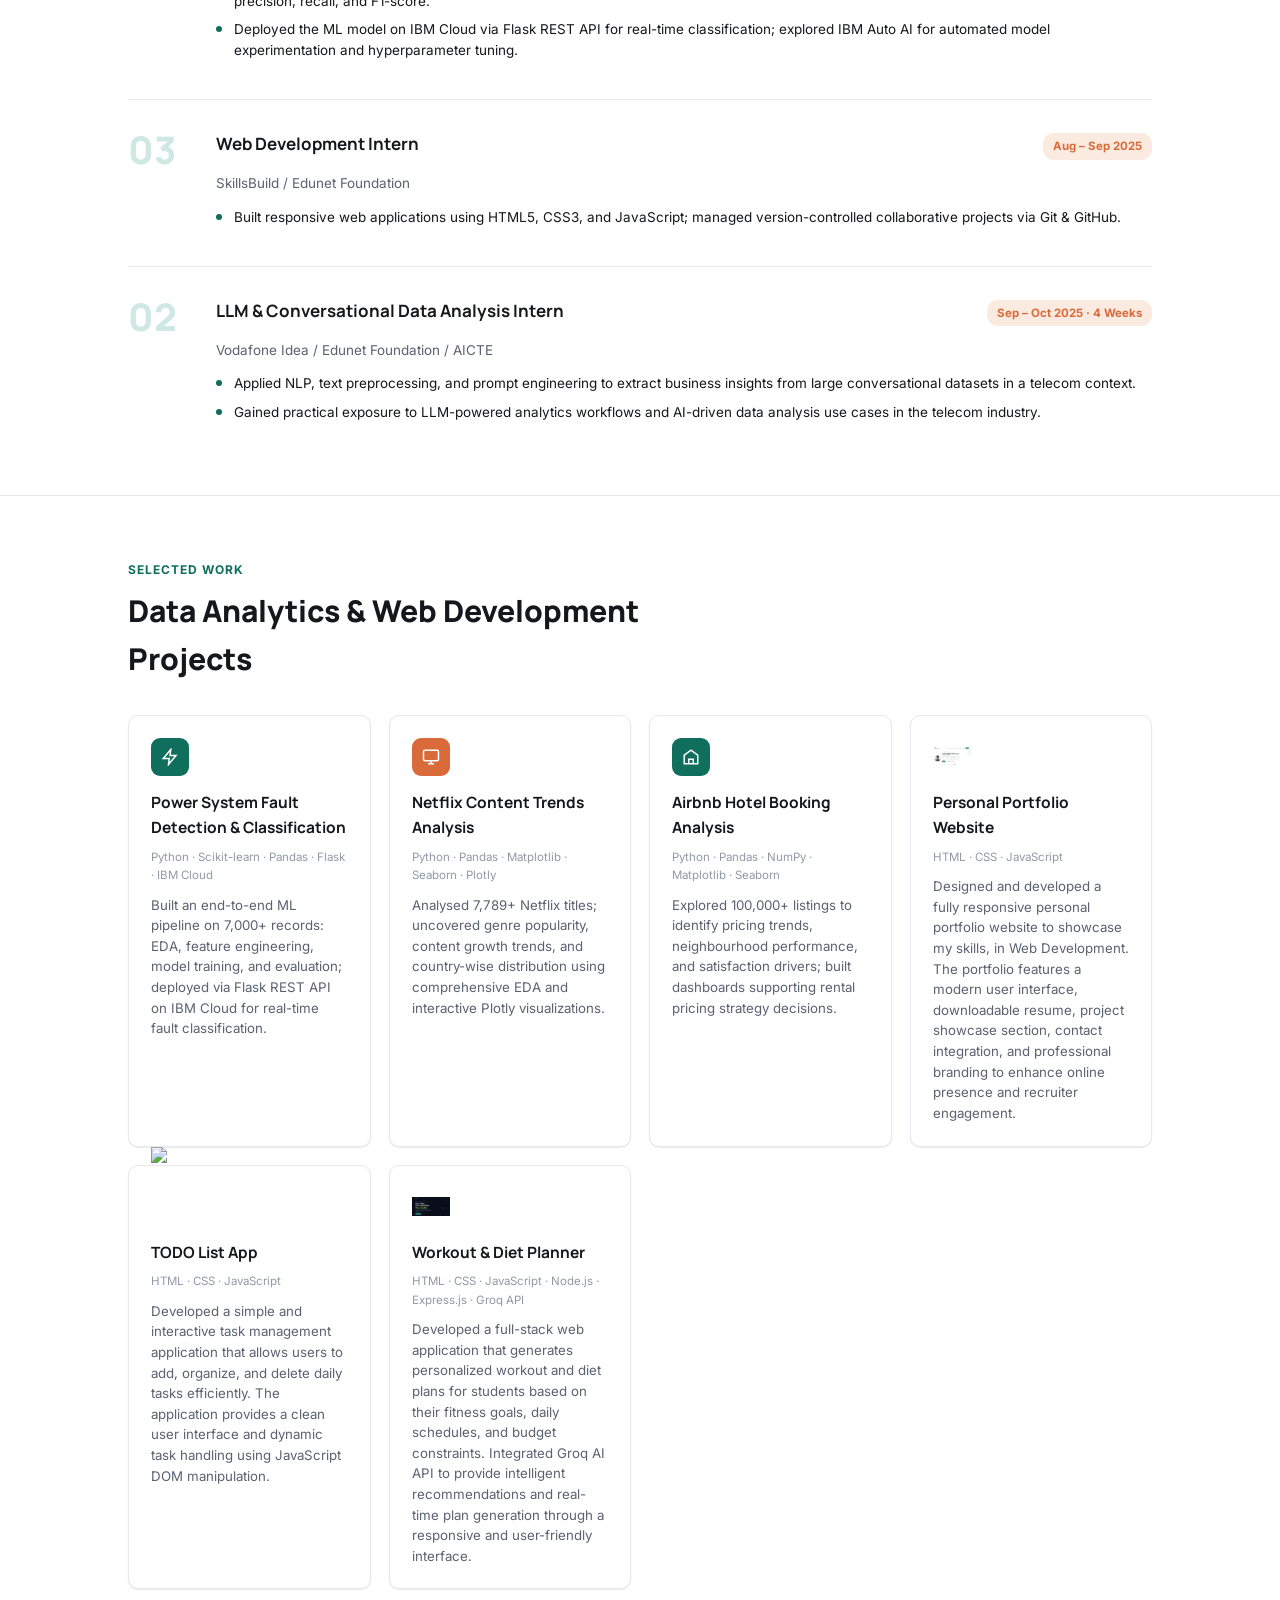
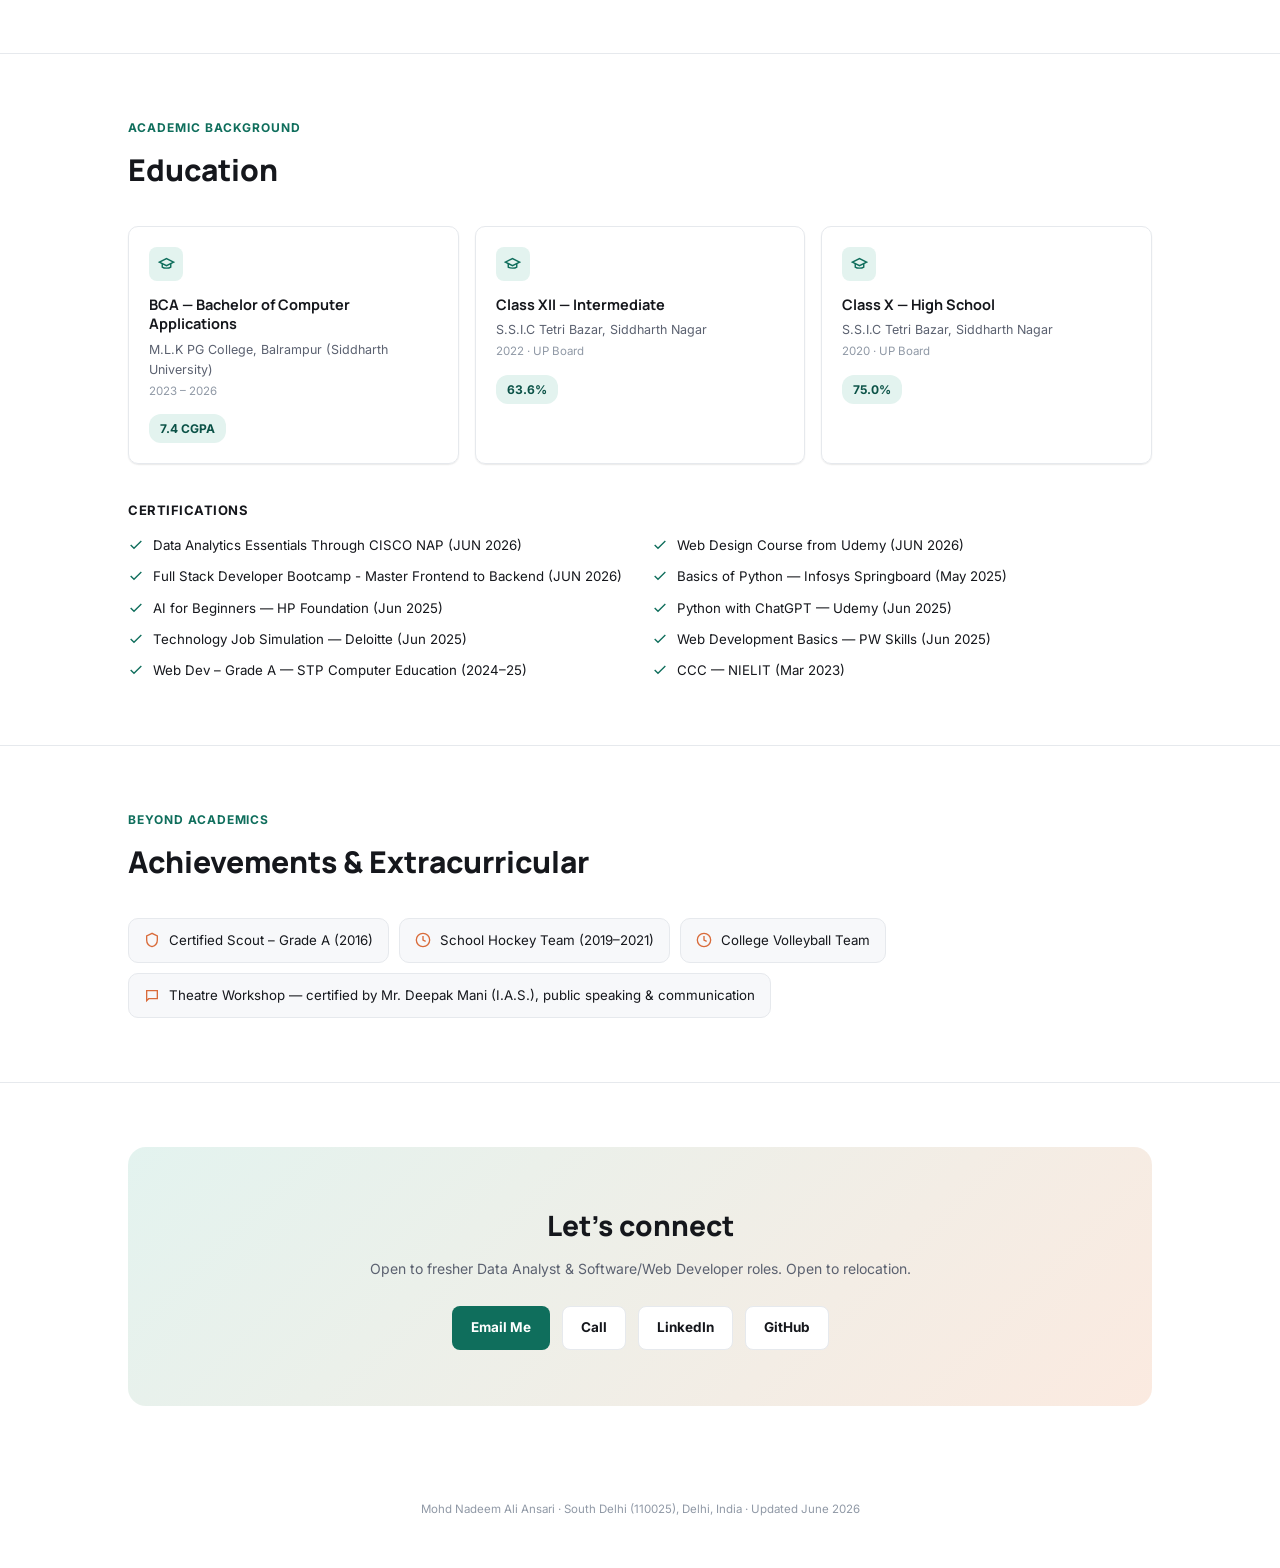
==== commit 92aa2ef1: "Update index.html" ====
--- a/index.html
+++ b/index.html
@@ -399,7 +399,7 @@
       <div class="wrap">
         <div class="sec-head">
           <p class="sec-eyebrow">Selected work</p>
-          <h2 class="sec-title">Data Analytics Projects</h2>
+          <h2 class="sec-title">Data Analytics & Web Development Projects</h2>
         </div>
         <div class="pj-grid">
           <div class="pj-card">
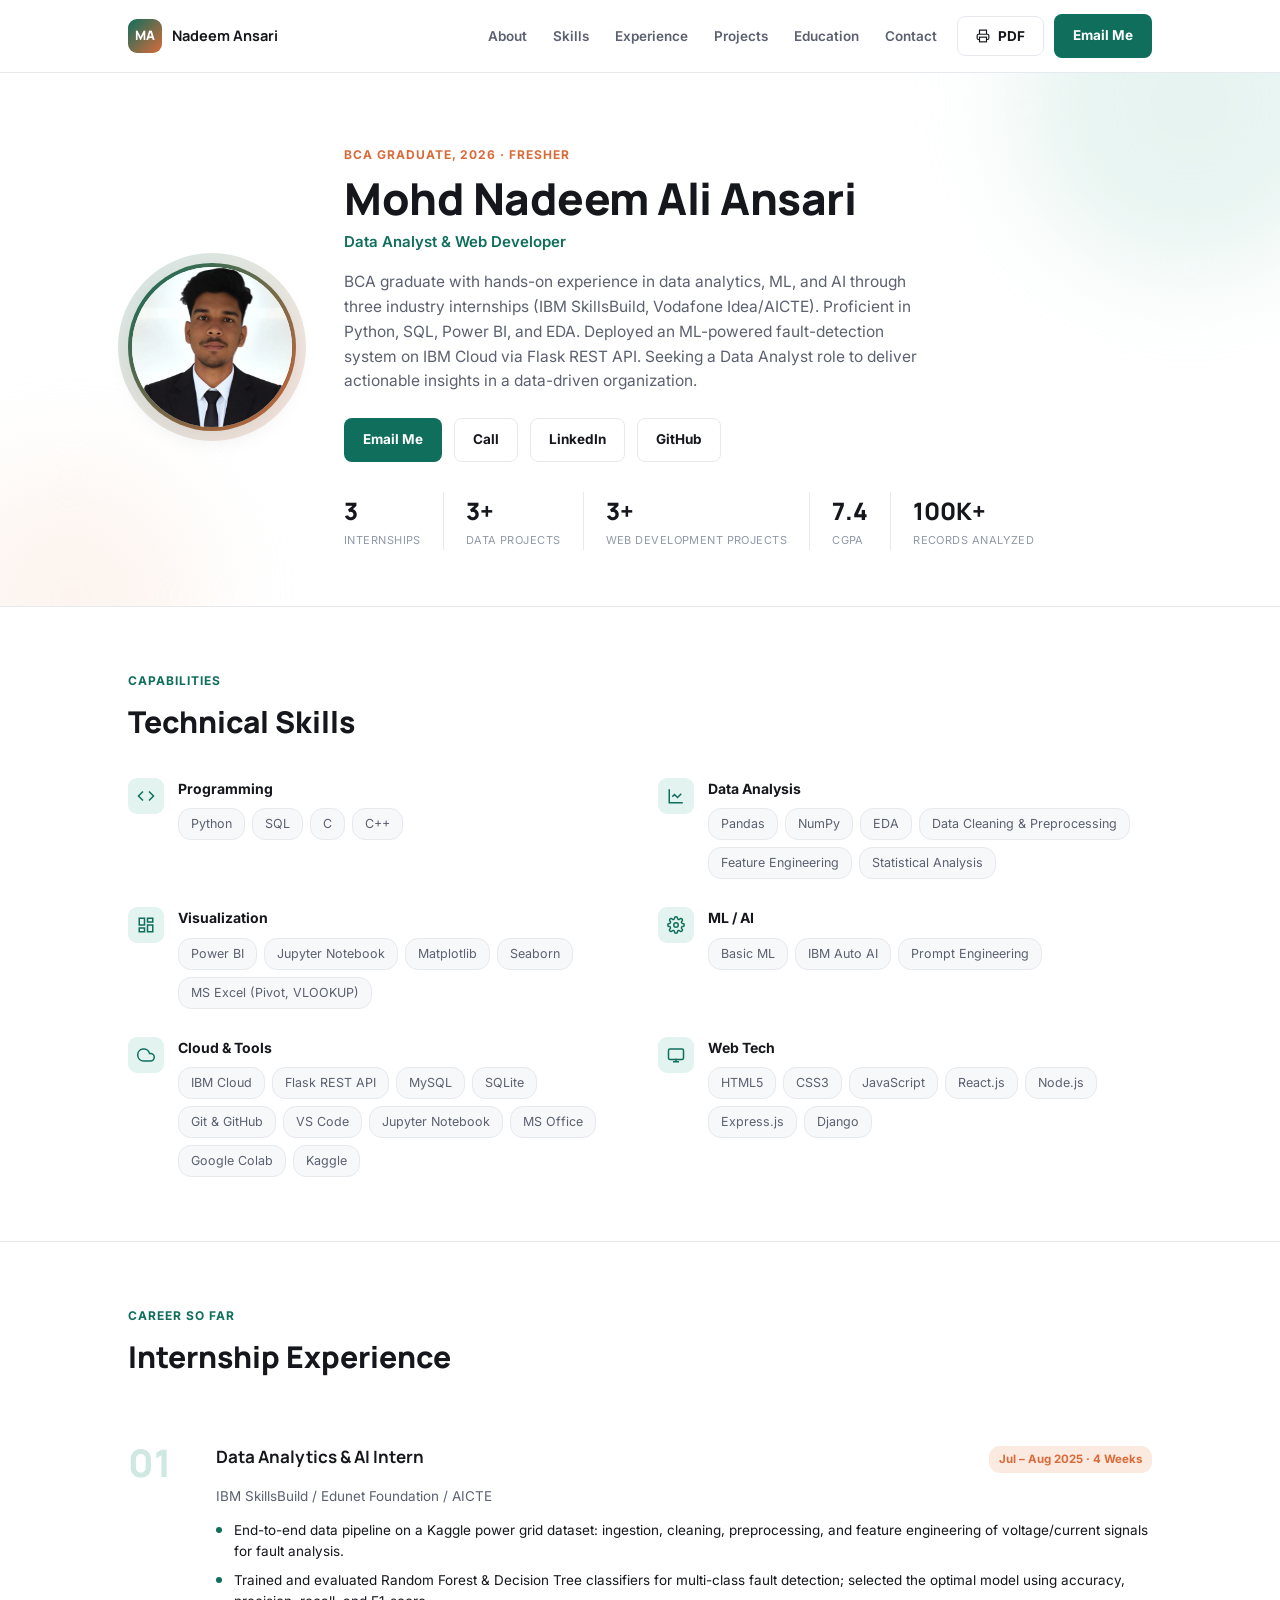
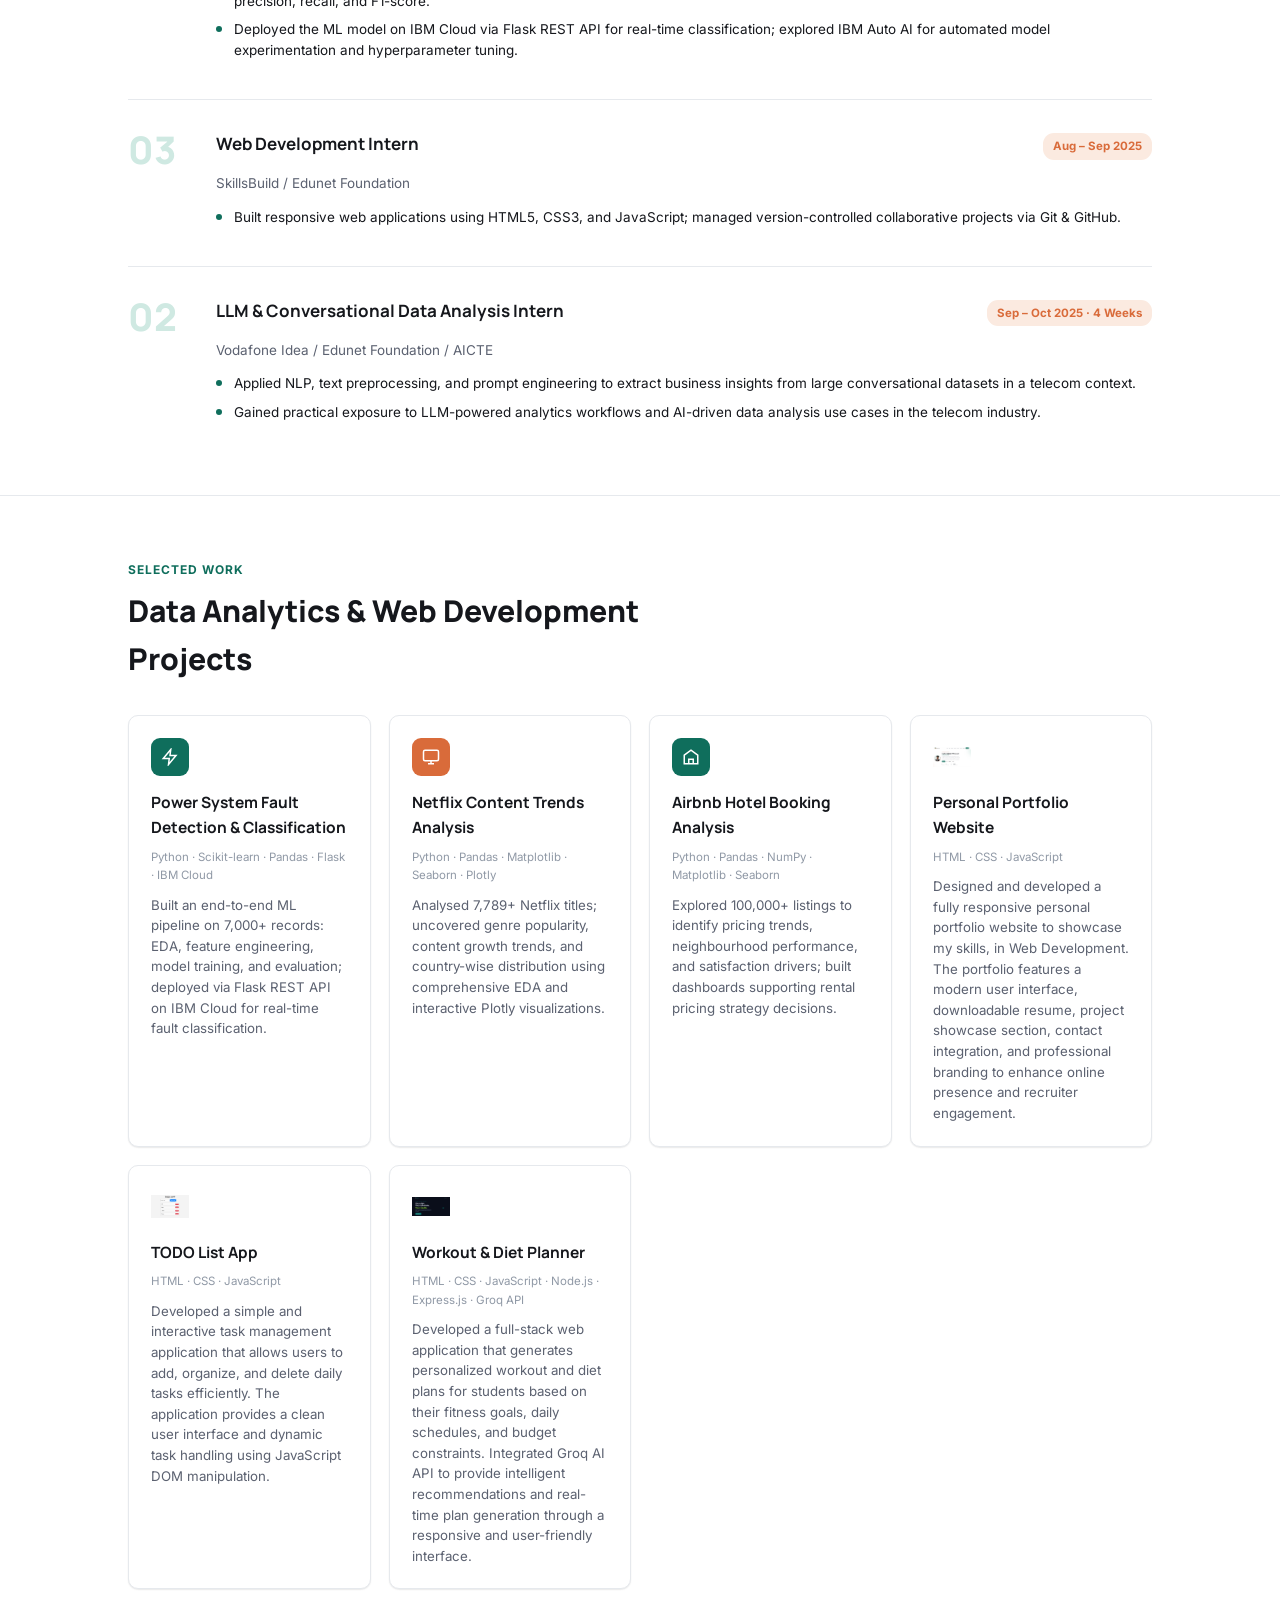
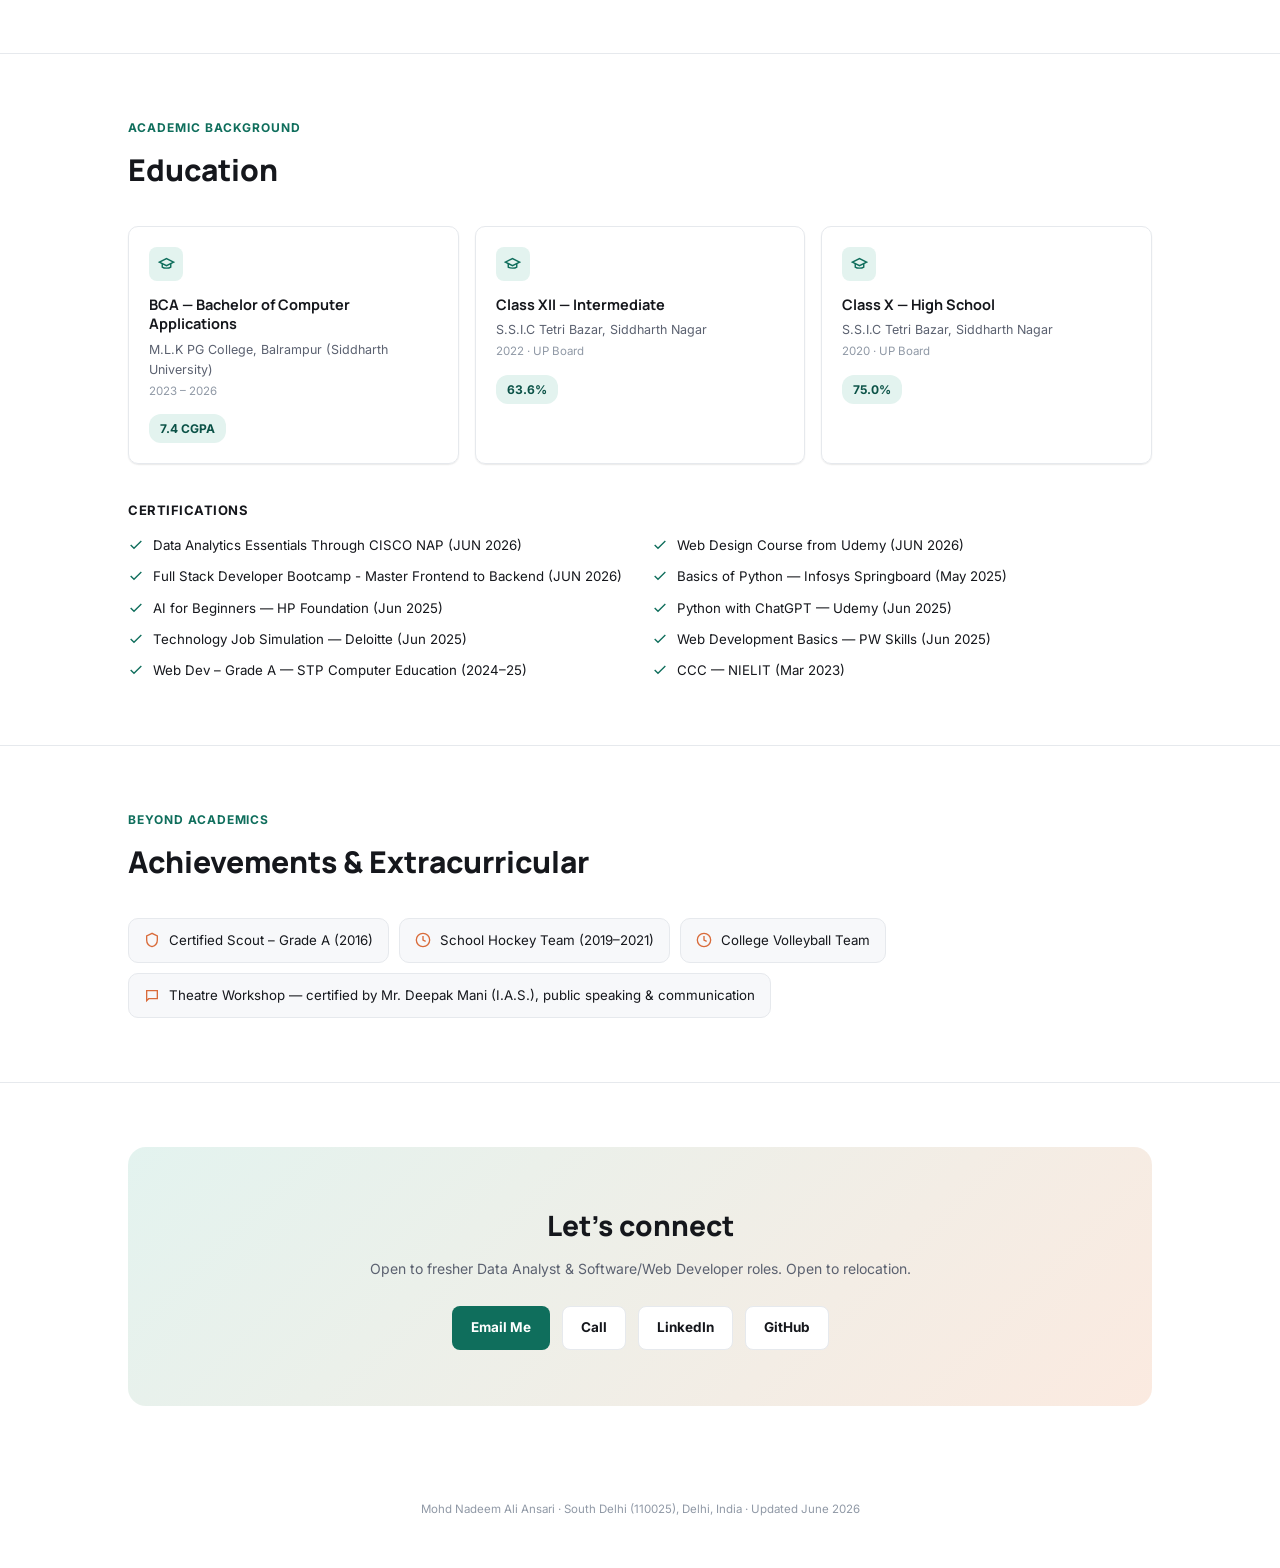
==== commit bdf3c65a: "Replace 'Hello World' with 'Goodbye World'" ====
--- a/index.html
+++ b/index.html
@@ -489,7 +489,7 @@
 
           <div class="pj-card">
             <div class="pj-icon">
-              <img src="todo.png" alt="TODO List App Icon" />
+              <img src="Todo.png" alt="TODO List App Icon" />
             </div>
             <h3 class="pj-title">TODO List App</h3>
             <p class="pj-tags">HTML · CSS · JavaScript</p>
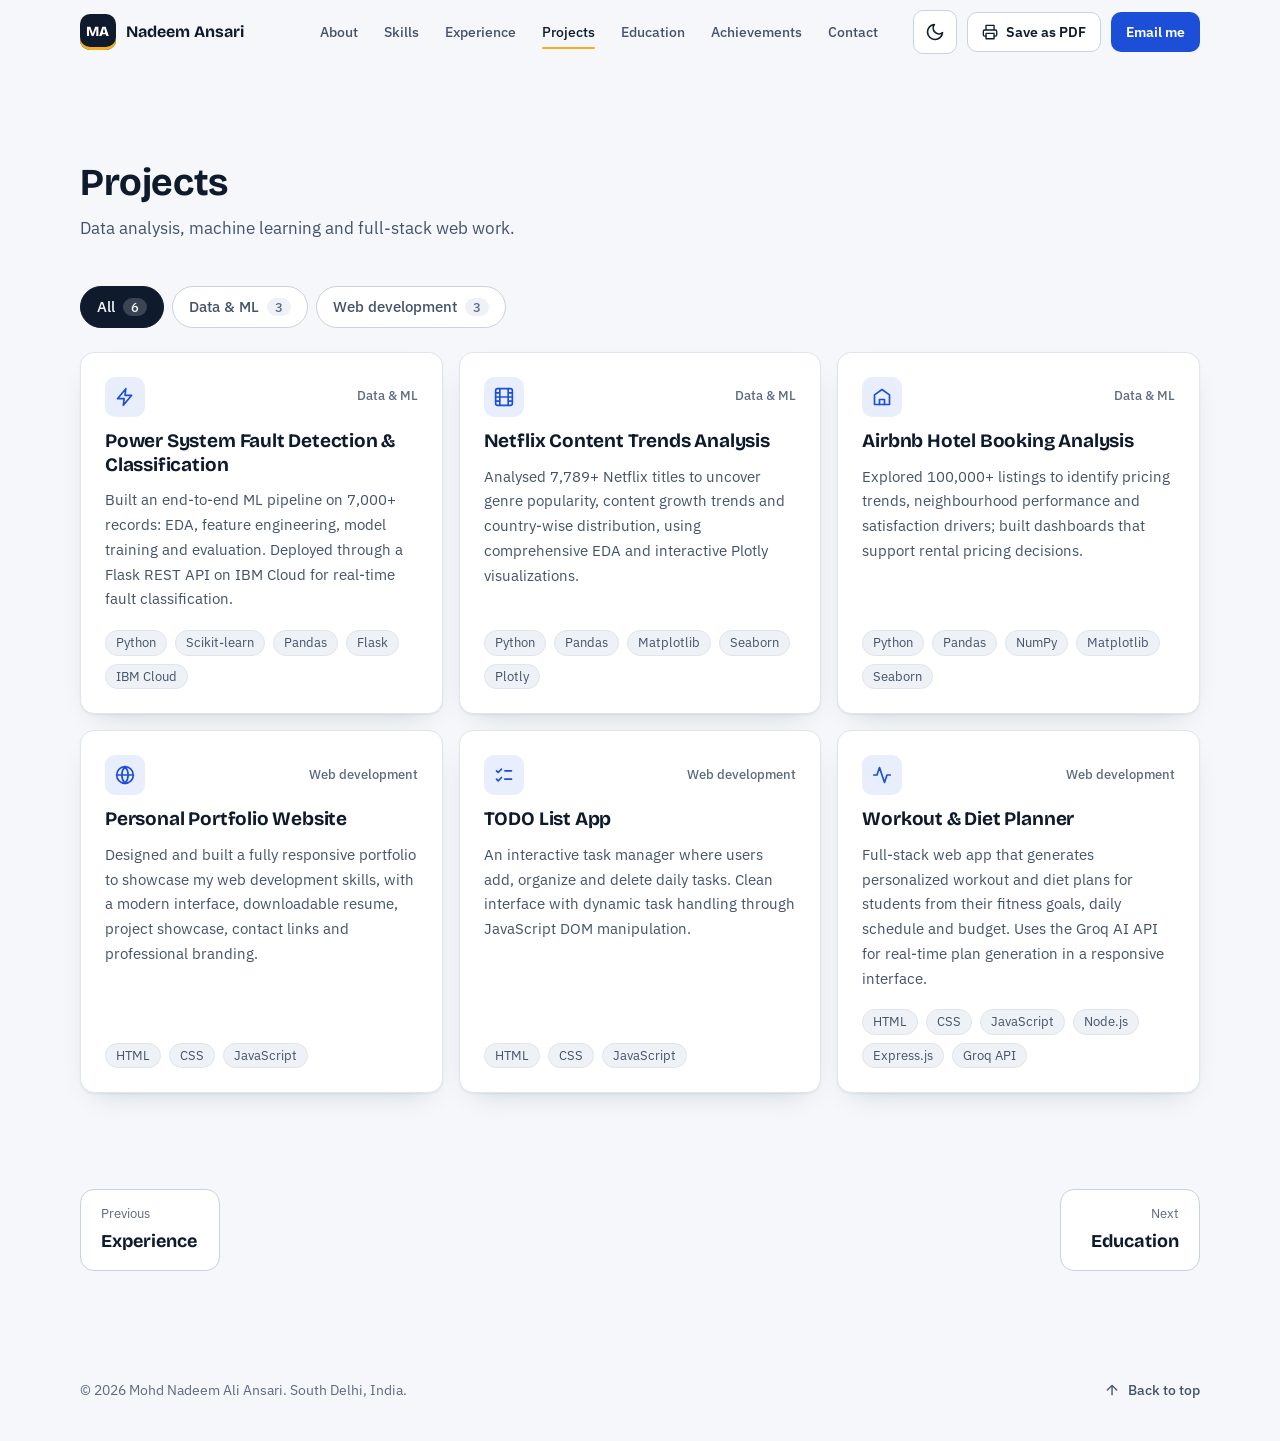
==== commit 63aeefd8: "Rename projects.html to index.html" ====
--- a/index.html
+++ b/index.html
@@ -1,786 +1,451 @@
-<!doctype html>
-<html lang="en">
-  <head>
-    <meta charset="UTF-8" />
-    <meta name="viewport" content="width=device-width, initial-scale=1.0" />
-    <title>Mohd Nadeem Ali Ansari — Data Analyst Portfolio</title>
-    <meta
-      name="description"
-      content="Portfolio of Mohd Nadeem Ali Ansari — BCA Graduate, Data Analyst & Web Developer fresher."
-    />
-    <link rel="preconnect" href="https://fonts.googleapis.com" />
-    <link rel="preconnect" href="https://fonts.gstatic.com" crossorigin />
-    <link
-      href="https://fonts.googleapis.com/css2?family=Manrope:wght@500;700;800&family=Inter:wght@400;500;600;700&display=swap"
-      rel="stylesheet"
-    />
-    <link rel="stylesheet" href="style.css" />
-  </head>
-
-  <body>
-    <div class="navbar">
-      <div class="nav-inner">
-        <div class="logo">
-          <div class="logo-badge">MA</div>
-          <span class="logo-name">Nadeem Ansari</span>
-        </div>
-        <ul class="nav-links">
-          <li><a href="#about">About</a></li>
-          <li><a href="#skills">Skills</a></li>
-          <li><a href="#experience">Experience</a></li>
-          <li><a href="#projects">Projects</a></li>
-          <li><a href="#education">Education</a></li>
-          <li><a href="#contact">Contact</a></li>
-        </ul>
-        <div class="nav-cta">
-          <button class="btn btn-outline" id="printBtn" type="button">
-            <svg
-              viewBox="0 0 24 24"
-              fill="none"
-              stroke="currentColor"
-              stroke-width="2"
-            >
-              <path
-                d="M6 9V2h12v7M6 18H4a2 2 0 0 1-2-2v-5a2 2 0 0 1 2-2h16a2 2 0 0 1 2 2v5a2 2 0 0 1-2 2h-2"
-              />
-              <rect x="6" y="14" width="12" height="8" />
-            </svg>
-            PDF
-          </button>
-          <a class="btn btn-fill" href="mailto:mohdnadeemaliansari@gmail.com"
-            >Email Me</a
-          >
-        </div>
-        <button
-          class="nav-toggle"
-          id="navToggle"
-          aria-label="Toggle menu"
-          aria-expanded="false"
-        >
-          <svg
-            viewBox="0 0 24 24"
-            width="20"
-            height="20"
-            fill="none"
-            stroke="currentColor"
-            stroke-width="2"
-          >
-            <path d="M3 6h18M3 12h18M3 18h18" />
-          </svg>
-        </button>
-      </div>
-      <div class="mobile-menu" id="mobileMenu">
-        <ul>
-          <li><a href="#about">About</a></li>
-          <li><a href="#skills">Skills</a></li>
-          <li><a href="#experience">Experience</a></li>
-          <li><a href="#projects">Projects</a></li>
-          <li><a href="#education">Education</a></li>
-          <li><a href="#achievements">Achievements</a></li>
-          <li><a href="#contact">Contact</a></li>
-        </ul>
-        <a class="btn btn-fill" href="mailto:mohdnadeemaliansari@gmail.com"
-          >Email Me</a
-        >
-      </div>
-    </div>
-
-    <section class="hero" id="about">
-      <span class="blob blob-1" aria-hidden="true"></span>
-      <span class="blob blob-2" aria-hidden="true"></span>
-      <div class="wrap hero-inner">
-        <div class="photo-frame">
-          <div class="photo-deco"></div>
-          <div class="photo-ring">
-            <div class="photo-inner">
-              <!-- Replace this svg with: <img src="your-photo.jpg" alt="Mohd Nadeem Ali Ansari"> -->
-              <img src="image.jpg" alt="Mohd Nadeem Ali Ansari" />
-            </div>
-          </div>
-        </div>
-
-        <div>
-          <p class="hero-eyebrow">BCA Graduate, 2026 · Fresher</p>
-          <h1>Mohd Nadeem Ali Ansari</h1>
-          <p class="hero-role">Data Analyst &amp; Web Developer</p>
-          <p class="hero-summary">
-            BCA graduate with hands-on experience in data analytics, ML, and AI
-            through three industry internships (IBM SkillsBuild, Vodafone
-            Idea/AICTE). Proficient in Python, SQL, Power BI, and EDA. Deployed
-            an ML-powered fault-detection system on IBM Cloud via Flask REST
-            API. Seeking a Data Analyst role to deliver actionable insights in a
-            data-driven organization.
-          </p>
-
-          <div class="hero-cta">
-            <a class="btn btn-fill" href="mailto:mohdnadeemaliansari@gmail.com">
-              Email Me
-            </a>
-            <a class="btn btn-outline" href="tel:+919984017532">Call</a>
-            <a
-              class="btn btn-outline"
-              href="https://linkedin.com/in/mohd-nadeem-ali-ansari-/"
-              target="_blank"
-              rel="noopener"
-              >LinkedIn</a
-            >
-            <a
-              class="btn btn-outline"
-              href="https://github.com/mohdnadeemaliansari"
-              target="_blank"
-              rel="noopener"
-              >GitHub</a
-            >
-          </div>
-
-          <div class="stat-row">
-            <div class="stat">
-              <div class="stat-num">3</div>
-              <div class="stat-label">Internships</div>
-            </div>
-            <div class="stat">
-              <div class="stat-num">3+</div>
-              <div class="stat-label">Data Projects</div>
-            </div>
-            <div class="stat">
-              <div class="stat-num">3+</div>
-              <div class="stat-label">Web Development Projects</div>
-            </div>
-            <div class="stat">
-              <div class="stat-num">7.4</div>
-              <div class="stat-label">CGPA</div>
-            </div>
-            <div class="stat">
-              <div class="stat-num">100K+</div>
-              <div class="stat-label">Records Analyzed</div>
-            </div>
-          </div>
-        </div>
-      </div>
-    </section>
-
-    <section id="skills" class="reveal">
-      <div class="wrap">
-        <div class="sec-head">
-          <p class="sec-eyebrow">Capabilities</p>
-          <h2 class="sec-title">Technical Skills</h2>
-        </div>
-        <div class="skl-grid">
-          <div class="skl-group">
-            <div class="skl-icon">
-              <svg
-                viewBox="0 0 24 24"
-                fill="none"
-                stroke="currentColor"
-                stroke-width="2"
-              >
-                <polyline points="16 18 22 12 16 6" />
-                <polyline points="8 6 2 12 8 18" />
-              </svg>
-            </div>
-            <div>
-              <h3>Programming</h3>
-              <div class="skl-chips">
-                <span class="chip">Python</span><span class="chip">SQL</span
-                ><span class="chip">C</span><span class="chip">C++</span>
-              </div>
-            </div>
-          </div>
-
-          <div class="skl-group">
-            <div class="skl-icon">
-              <svg
-                viewBox="0 0 24 24"
-                fill="none"
-                stroke="currentColor"
-                stroke-width="2"
-              >
-                <path d="M3 3v18h18" />
-                <path d="m19 9-5 5-4-4-3 3" />
-              </svg>
-            </div>
-            <div>
-              <h3>Data Analysis</h3>
-              <div class="skl-chips">
-                <span class="chip">Pandas</span><span class="chip">NumPy</span>
-                <span class="chip">EDA</span
-                ><span class="chip">Data Cleaning &amp; Preprocessing</span
-                ><span class="chip">Feature Engineering</span
-                ><span class="chip">Statistical Analysis</span>
-              </div>
-            </div>
-          </div>
-
-          <div class="skl-group">
-            <div class="skl-icon">
-              <svg
-                viewBox="0 0 24 24"
-                fill="none"
-                stroke="currentColor"
-                stroke-width="2"
-              >
-                <rect x="3" y="3" width="7" height="9" />
-                <rect x="14" y="3" width="7" height="5" />
-                <rect x="14" y="12" width="7" height="9" />
-                <rect x="3" y="16" width="7" height="5" />
-              </svg>
-            </div>
-            <div>
-              <h3>Visualization</h3>
-              <div class="skl-chips">
-                <span class="chip">Power BI</span
-                ><span class="chip">Jupyter Notebook</span>
-                <span class="chip">Matplotlib</span
-                ><span class="chip">Seaborn</span
-                ><span class="chip">MS Excel (Pivot, VLOOKUP)</span>
-              </div>
-            </div>
-          </div>
-
-          <div class="skl-group">
-            <div class="skl-icon">
-              <svg
-                viewBox="0 0 24 24"
-                fill="none"
-                stroke="currentColor"
-                stroke-width="2"
-              >
-                <circle cx="12" cy="12" r="3" />
-                <path
-                  d="M19.4 15a1.7 1.7 0 0 0 .3 1.9l.1.1a2 2 0 1 1-2.8 2.8l-.1-.1a1.7 1.7 0 0 0-1.9-.3 1.7 1.7 0 0 0-1 1.5V21a2 2 0 0 1-4 0v-.1a1.7 1.7 0 0 0-1.1-1.5 1.7 1.7 0 0 0-1.9.3l-.1.1a2 2 0 1 1-2.8-2.8l.1-.1a1.7 1.7 0 0 0 .3-1.9 1.7 1.7 0 0 0-1.5-1H3a2 2 0 0 1 0-4h.1a1.7 1.7 0 0 0 1.5-1 1.7 1.7 0 0 0-.3-1.9l-.1-.1a2 2 0 1 1 2.8-2.8l.1.1a1.7 1.7 0 0 0 1.9.3H9a1.7 1.7 0 0 0 1-1.5V3a2 2 0 0 1 4 0v.1a1.7 1.7 0 0 0 1 1.5 1.7 1.7 0 0 0 1.9-.3l.1-.1a2 2 0 1 1 2.8 2.8l-.1.1a1.7 1.7 0 0 0-.3 1.9V9a1.7 1.7 0 0 0 1.5 1H21a2 2 0 0 1 0 4h-.1a1.7 1.7 0 0 0-1.5 1Z"
-                />
-              </svg>
-            </div>
-            <div>
-              <h3>ML / AI</h3>
-              <div class="skl-chips">
-                <span class="chip">Basic ML</span
-                ><span class="chip">IBM Auto AI</span
-                ><span class="chip">Prompt Engineering</span>
-              </div>
-            </div>
-          </div>
-
-          <div class="skl-group">
-            <div class="skl-icon">
-              <svg
-                viewBox="0 0 24 24"
-                fill="none"
-                stroke="currentColor"
-                stroke-width="2"
-              >
-                <path d="M18 10h-1.26A8 8 0 1 0 9 20h9a5 5 0 0 0 0-10Z" />
-              </svg>
-            </div>
-            <div>
-              <h3>Cloud &amp; Tools</h3>
-              <div class="skl-chips">
-                <span class="chip">IBM Cloud</span
-                ><span class="chip">Flask REST API</span
-                ><span class="chip">MySQL</span><span class="chip">SQLite</span
-                ><span class="chip">Git &amp; GitHub</span
-                ><span class="chip">VS Code</span
-                ><span class="chip">Jupyter Notebook</span
-                ><span class="chip">MS Office</span
-                ><span class="chip">Google Colab</span
-                ><span class="chip">Kaggle</span>
-              </div>
-            </div>
-          </div>
-
-          <div class="skl-group">
-            <div class="skl-icon">
-              <svg
-                viewBox="0 0 24 24"
-                fill="none"
-                stroke="currentColor"
-                stroke-width="2"
-              >
-                <rect x="2" y="4" width="20" height="14" rx="2" />
-                <path d="M8 21h8M12 17v4" />
-              </svg>
-            </div>
-            <div>
-              <h3>Web Tech</h3>
-              <div class="skl-chips">
-                <span class="chip">HTML5</span><span class="chip">CSS3</span
-                ><span class="chip">JavaScript</span
-                ><span class="chip">React.js</span
-                ><span class="chip">Node.js</span
-                ><span class="chip">Express.js</span
-                ><span class="chip">Django</span>
-              </div>
-            </div>
-          </div>
-        </div>
-      </div>
-    </section>
-
-    <section id="experience" class="reveal">
-      <div class="wrap">
-        <div class="sec-head">
-          <p class="sec-eyebrow">Career so far</p>
-          <h2 class="sec-title">Internship Experience</h2>
-        </div>
-
-        <div class="xp-item">
-          <div class="xp-num">01</div>
-          <div>
-            <div class="xp-top">
-              <span class="xp-role">Data Analytics &amp; AI Intern</span>
-              <span class="xp-date">Jul – Aug 2025 · 4 Weeks</span>
-            </div>
-            <p class="xp-org">IBM SkillsBuild / Edunet Foundation / AICTE</p>
-            <ul class="xp-bullets">
-              <li>
-                End-to-end data pipeline on a Kaggle power grid dataset:
-                ingestion, cleaning, preprocessing, and feature engineering of
-                voltage/current signals for fault analysis.
-              </li>
-              <li>
-                Trained and evaluated Random Forest &amp; Decision Tree
-                classifiers for multi-class fault detection; selected the
-                optimal model using accuracy, precision, recall, and F1-score.
-              </li>
-              <li>
-                Deployed the ML model on IBM Cloud via Flask REST API for
-                real-time classification; explored IBM Auto AI for automated
-                model experimentation and hyperparameter tuning.
-              </li>
-            </ul>
-          </div>
-        </div>
-
-        <div class="xp-item">
-          <div class="xp-num">03</div>
-          <div>
-            <div class="xp-top">
-              <span class="xp-role">Web Development Intern</span>
-              <span class="xp-date">Aug – Sep 2025</span>
-            </div>
-            <p class="xp-org">SkillsBuild / Edunet Foundation</p>
-            <ul class="xp-bullets">
-              <li>
-                Built responsive web applications using HTML5, CSS3, and
-                JavaScript; managed version-controlled collaborative projects
-                via Git &amp; GitHub.
-              </li>
-            </ul>
-          </div>
-        </div>
-
-        <div class="xp-item">
-          <div class="xp-num">02</div>
-          <div>
-            <div class="xp-top">
-              <span class="xp-role"
-                >LLM &amp; Conversational Data Analysis Intern</span
-              >
-              <span class="xp-date">Sep – Oct 2025 · 4 Weeks</span>
-            </div>
-            <p class="xp-org">Vodafone Idea / Edunet Foundation / AICTE</p>
-            <ul class="xp-bullets">
-              <li>
-                Applied NLP, text preprocessing, and prompt engineering to
-                extract business insights from large conversational datasets in
-                a telecom context.
-              </li>
-              <li>
-                Gained practical exposure to LLM-powered analytics workflows and
-                AI-driven data analysis use cases in the telecom industry.
-              </li>
-            </ul>
-          </div>
-        </div>
-      </div>
-    </section>
-
-    <section id="projects" class="reveal">
-      <div class="wrap">
-        <div class="sec-head">
-          <p class="sec-eyebrow">Selected work</p>
-          <h2 class="sec-title">Data Analytics & Web Development Projects</h2>
-        </div>
-        <div class="pj-grid">
-          <div class="pj-card">
-            <div class="pj-icon">
-              <svg
-                viewBox="0 0 24 24"
-                fill="none"
-                stroke="currentColor"
-                stroke-width="2"
-              >
-                <path d="M13 2 3 14h8l-1 8 10-12h-8z" />
-              </svg>
-            </div>
-            <h3 class="pj-title">
-              Power System Fault Detection &amp; Classification
-            </h3>
-            <p class="pj-tags">
-              Python · Scikit-learn · Pandas · Flask · IBM Cloud
-            </p>
-            <p class="pj-desc">
-              Built an end-to-end ML pipeline on 7,000+ records: EDA, feature
-              engineering, model training, and evaluation; deployed via Flask
-              REST API on IBM Cloud for real-time fault classification.
-            </p>
-          </div>
-
-          <div class="pj-card">
-            <div class="pj-icon">
-              <svg
-                viewBox="0 0 24 24"
-                fill="none"
-                stroke="currentColor"
-                stroke-width="2"
-              >
-                <rect x="2" y="3" width="20" height="14" rx="2" />
-                <path d="M8 21h8M12 17v4" />
-              </svg>
-            </div>
-            <h3 class="pj-title">Netflix Content Trends Analysis</h3>
-            <p class="pj-tags">
-              Python · Pandas · Matplotlib · Seaborn · Plotly
-            </p>
-            <p class="pj-desc">
-              Analysed 7,789+ Netflix titles; uncovered genre popularity,
-              content growth trends, and country-wise distribution using
-              comprehensive EDA and interactive Plotly visualizations.
-            </p>
-          </div>
-
-          <div class="pj-card">
-            <div class="pj-icon">
-              <svg
-                viewBox="0 0 24 24"
-                fill="none"
-                stroke="currentColor"
-                stroke-width="2"
-              >
-                <path d="M3 9.5 12 3l9 6.5V21H3Z" />
-                <path d="M9 21v-6h6v6" />
-              </svg>
-            </div>
-            <h3 class="pj-title">Airbnb Hotel Booking Analysis</h3>
-            <p class="pj-tags">
-              Python · Pandas · NumPy · Matplotlib · Seaborn
-            </p>
-            <p class="pj-desc">
-              Explored 100,000+ listings to identify pricing trends,
-              neighbourhood performance, and satisfaction drivers; built
-              dashboards supporting rental pricing strategy decisions.
-            </p>
-          </div>
-
-          <div class="pj-card">
-            <div class="pj-icon">
-              <img src="portfolio.png" alt="Portfolio Icon" />
-            </div>
-            <h3 class="pj-title">Personal Portfolio Website</h3>
-            <p class="pj-tags">HTML · CSS · JavaScript</p>
-            <p class="pj-desc">
-              Designed and developed a fully responsive personal portfolio
-              website to showcase my skills, in Web Development. The portfolio
-              features a modern user interface, downloadable resume, project
-              showcase section, contact integration, and professional branding
-              to enhance online presence and recruiter engagement.
-            </p>
-          </div>
-
-          <div class="pj-card">
-            <div class="pj-icon">
-              <img src="Todo.png" alt="TODO List App Icon" />
-            </div>
-            <h3 class="pj-title">TODO List App</h3>
-            <p class="pj-tags">HTML · CSS · JavaScript</p>
-            <p class="pj-desc">
-              Developed a simple and interactive task management application
-              that allows users to add, organize, and delete daily tasks
-              efficiently. The application provides a clean user interface and
-              dynamic task handling using JavaScript DOM manipulation.
-            </p>
-          </div>
-
-          <div class="pj-card">
-            <div class="pj-icon">
-              <img src="planner.png" alt="Workout & dite planner Icon" />
-            </div>
-            <h3 class="pj-title">Workout & Diet Planner</h3>
-            <p class="pj-tags">
-              HTML · CSS · JavaScript · Node.js · Express.js · Groq API
-            </p>
-            <p class="pj-desc">
-              Developed a full-stack web application that generates personalized
-              workout and diet plans for students based on their fitness goals,
-              daily schedules, and budget constraints. Integrated Groq AI API to
-              provide intelligent recommendations and real-time plan generation
-              through a responsive and user-friendly interface.
-            </p>
-          </div>
-        </div>
-      </div>
-    </section>
-
-    <section id="education" class="reveal">
-      <div class="wrap">
-        <div class="sec-head">
-          <p class="sec-eyebrow">Academic background</p>
-          <h2 class="sec-title">Education</h2>
-        </div>
-
-        <div class="ed-grid">
-          <div class="ed-card">
-            <div class="ed-icon">
-              <svg
-                viewBox="0 0 24 24"
-                fill="none"
-                stroke="currentColor"
-                stroke-width="2"
-              >
-                <path d="m22 10-10-5L2 10l10 5 10-5Z" />
-                <path d="M6 12v5c3 2 9 2 12 0v-5" />
-              </svg>
-            </div>
-            <p class="ed-deg">BCA — Bachelor of Computer Applications</p>
-            <p class="ed-inst">
-              M.L.K PG College, Balrampur (Siddharth University)
-            </p>
-            <p class="ed-year">2023 – 2026</p>
-            <span class="ed-score">7.4 CGPA</span>
-          </div>
-          <div class="ed-card">
-            <div class="ed-icon">
-              <svg
-                viewBox="0 0 24 24"
-                fill="none"
-                stroke="currentColor"
-                stroke-width="2"
-              >
-                <path d="m22 10-10-5L2 10l10 5 10-5Z" />
-                <path d="M6 12v5c3 2 9 2 12 0v-5" />
-              </svg>
-            </div>
-            <p class="ed-deg">Class XII — Intermediate</p>
-            <p class="ed-inst">S.S.I.C Tetri Bazar, Siddharth Nagar</p>
-            <p class="ed-year">2022 · UP Board</p>
-            <span class="ed-score">63.6%</span>
-          </div>
-          <div class="ed-card">
-            <div class="ed-icon">
-              <svg
-                viewBox="0 0 24 24"
-                fill="none"
-                stroke="currentColor"
-                stroke-width="2"
-              >
-                <path d="m22 10-10-5L2 10l10 5 10-5Z" />
-                <path d="M6 12v5c3 2 9 2 12 0v-5" />
-              </svg>
-            </div>
-            <p class="ed-deg">Class X — High School</p>
-            <p class="ed-inst">S.S.I.C Tetri Bazar, Siddharth Nagar</p>
-            <p class="ed-year">2020 · UP Board</p>
-            <span class="ed-score">75.0%</span>
-          </div>
-        </div>
-
-        <p class="ct-head">Certifications</p>
-        <div class="ct-grid">
-          <div class="ct-item">
-            <svg
-              viewBox="0 0 24 24"
-              fill="none"
-              stroke="currentColor"
-              stroke-width="2"
-            >
-              <path d="M20 6 9 17l-5-5" /></svg
-            >Data Analytics Essentials Through CISCO NAP (JUN 2026)
-          </div>
-          <div class="ct-item">
-            <svg
-              viewBox="0 0 24 24"
-              fill="none"
-              stroke="currentColor"
-              stroke-width="2"
-            >
-              <path d="M20 6 9 17l-5-5" /></svg
-            >Web Design Course from Udemy (JUN 2026)
-          </div>
-          <div class="ct-item">
-            <svg
-              viewBox="0 0 24 24"
-              fill="none"
-              stroke="currentColor"
-              stroke-width="2"
-            >
-              <path d="M20 6 9 17l-5-5" /></svg
-            >Full Stack Developer Bootcamp - Master Frontend to Backend (JUN
-            2026)
-          </div>
-          <div class="ct-item">
-            <svg
-              viewBox="0 0 24 24"
-              fill="none"
-              stroke="currentColor"
-              stroke-width="2"
-            >
-              <path d="M20 6 9 17l-5-5" /></svg
-            >Basics of Python — Infosys Springboard (May 2025)
-          </div>
-          <div class="ct-item">
-            <svg
-              viewBox="0 0 24 24"
-              fill="none"
-              stroke="currentColor"
-              stroke-width="2"
-            >
-              <path d="M20 6 9 17l-5-5" /></svg
-            >AI for Beginners — HP Foundation (Jun 2025)
-          </div>
-          <div class="ct-item">
-            <svg
-              viewBox="0 0 24 24"
-              fill="none"
-              stroke="currentColor"
-              stroke-width="2"
-            >
-              <path d="M20 6 9 17l-5-5" /></svg
-            >Python with ChatGPT — Udemy (Jun 2025)
-          </div>
-          <div class="ct-item">
-            <svg
-              viewBox="0 0 24 24"
-              fill="none"
-              stroke="currentColor"
-              stroke-width="2"
-            >
-              <path d="M20 6 9 17l-5-5" /></svg
-            >Technology Job Simulation — Deloitte (Jun 2025)
-          </div>
-          <div class="ct-item">
-            <svg
-              viewBox="0 0 24 24"
-              fill="none"
-              stroke="currentColor"
-              stroke-width="2"
-            >
-              <path d="M20 6 9 17l-5-5" /></svg
-            >Web Development Basics — PW Skills (Jun 2025)
-          </div>
-          <div class="ct-item">
-            <svg
-              viewBox="0 0 24 24"
-              fill="none"
-              stroke="currentColor"
-              stroke-width="2"
-            >
-              <path d="M20 6 9 17l-5-5" /></svg
-            >Web Dev – Grade A — STP Computer Education (2024–25)
-          </div>
-          <div class="ct-item">
-            <svg
-              viewBox="0 0 24 24"
-              fill="none"
-              stroke="currentColor"
-              stroke-width="2"
-            >
-              <path d="M20 6 9 17l-5-5" /></svg
-            >CCC — NIELIT (Mar 2023)
-          </div>
-        </div>
-      </div>
-    </section>
-
-    <section id="achievements" class="reveal">
-      <div class="wrap">
-        <div class="sec-head">
-          <p class="sec-eyebrow">Beyond academics</p>
-          <h2 class="sec-title">Achievements &amp; Extracurricular</h2>
-        </div>
-        <div class="ac-grid">
-          <span class="ac-chip"
-            ><svg
-              viewBox="0 0 24 24"
-              fill="none"
-              stroke="currentColor"
-              stroke-width="2"
-            >
-              <path d="M12 2 4 6v6c0 5 3.4 8.7 8 10 4.6-1.3 8-5 8-10V6Z" /></svg
-            >Certified Scout – Grade A (2016)</span
-          >
-          <span class="ac-chip"
-            ><svg
-              viewBox="0 0 24 24"
-              fill="none"
-              stroke="currentColor"
-              stroke-width="2"
-            >
-              <circle cx="12" cy="12" r="10" />
-              <path d="M12 6v6l4 2" /></svg
-            >School Hockey Team (2019–2021)</span
-          >
-          <span class="ac-chip"
-            ><svg
-              viewBox="0 0 24 24"
-              fill="none"
-              stroke="currentColor"
-              stroke-width="2"
-            >
-              <circle cx="12" cy="12" r="10" />
-              <path d="M12 6v6l4 2" /></svg
-            >College Volleyball Team</span
-          >
-          <span class="ac-chip"
-            ><svg
-              viewBox="0 0 24 24"
-              fill="none"
-              stroke="currentColor"
-              stroke-width="2"
-            >
-              <path d="M4 4h16v12H7l-3 3Z" /></svg
-            >Theatre Workshop — certified by Mr. Deepak Mani (I.A.S.), public
-            speaking &amp; communication</span
-          >
-        </div>
-      </div>
-    </section>
-
-    <section id="contact" class="reveal">
-      <div class="wrap">
-        <div class="cta-band">
-          <h2>Let's connect</h2>
-          <p>
-            Open to fresher Data Analyst &amp; Software/Web Developer roles.
-            Open to relocation.
-          </p>
-          <div class="cta-row">
-            <a class="btn btn-fill" href="mailto:mohdnadeemaliansari@gmail.com"
-              >Email Me</a
-            >
-            <a class="btn btn-outline" href="tel:+919984017532">Call</a>
-            <a
-              class="btn btn-outline"
-              href="https://linkedin.com/in/mohd-nadeem-ali-ansari-/"
-              target="_blank"
-              rel="noopener"
-              >LinkedIn</a
-            >
-            <a
-              class="btn btn-outline"
-              href="https://github.com/mohdnadeemaliansari"
-              target="_blank"
-              rel="noopener"
-              >GitHub</a
-            >
-          </div>
-        </div>
-      </div>
-    </section>
-
-    <footer>
-      Mohd Nadeem Ali Ansari · South Delhi (110025), Delhi, India · Updated June
-      2026
-    </footer>
-  </body>
-  <script src="script.js"></script>
-</html>
+<!doctype html>
+<html lang="en" data-theme="light">
+  <head>
+    <meta charset="UTF-8" />
+    <meta name="viewport" content="width=device-width, initial-scale=1.0" />
+    <title>Projects — Mohd Nadeem Ali Ansari</title>
+    <meta
+      name="description"
+      content="Data analysis, machine learning and full-stack web projects by Mohd Nadeem Ali Ansari."
+    />
+    <meta name="theme-color" content="#0f1b2d" />
+    <meta property="og:title" content="Projects — Mohd Nadeem Ali Ansari" />
+    <meta
+      property="og:description"
+      content="Python, SQL, Power BI and full-stack web projects. Three industry internships (IBM SkillsBuild, Vodafone Idea)."
+    />
+
+    <script>
+      /* Set the theme before first paint to avoid a flash */
+      try {
+        var t = localStorage.getItem("theme");
+        if (!t)
+          t = matchMedia("(prefers-color-scheme: dark)").matches
+            ? "dark"
+            : "light";
+        document.documentElement.dataset.theme = t;
+      } catch (e) {}
+    </script>
+
+    <link rel="preconnect" href="https://fonts.googleapis.com" />
+    <link rel="preconnect" href="https://fonts.gstatic.com" crossorigin />
+    <link
+      href="https://fonts.googleapis.com/css2?family=Bricolage+Grotesque:opsz,wght@12..96,600..800&family=IBM+Plex+Sans:wght@400;500;600&display=swap"
+      rel="stylesheet"
+    />
+    <link rel="stylesheet" href="style.css" />
+  </head>
+  <body>
+    <!-- Icon sprite -->
+    <svg
+      width="0"
+      height="0"
+      style="position: absolute"
+      aria-hidden="true"
+      focusable="false"
+    >
+      <symbol id="i-mail" viewBox="0 0 24 24">
+        <path
+          d="M4 4h16a2 2 0 0 1 2 2v12a2 2 0 0 1-2 2H4a2 2 0 0 1-2-2V6a2 2 0 0 1 2-2z"
+        />
+        <path d="m22 6-10 7L2 6" />
+      </symbol>
+      <symbol id="i-phone" viewBox="0 0 24 24">
+        <path
+          d="M22 16.9v3a2 2 0 0 1-2.2 2 19.8 19.8 0 0 1-8.6-3.1 19.5 19.5 0 0 1-6-6A19.8 19.8 0 0 1 2.1 4.2 2 2 0 0 1 4.1 2h3a2 2 0 0 1 2 1.7c.1 1 .4 1.9.7 2.8a2 2 0 0 1-.5 2.1L8.1 9.9a16 16 0 0 0 6 6l1.3-1.3a2 2 0 0 1 2.1-.4c.9.3 1.8.6 2.8.7a2 2 0 0 1 1.7 2z"
+        />
+      </symbol>
+      <symbol id="i-linkedin" viewBox="0 0 24 24">
+        <path
+          d="M16 8a6 6 0 0 1 6 6v7h-4v-7a2 2 0 0 0-4 0v7h-4v-7a6 6 0 0 1 6-6z"
+        />
+        <rect x="2" y="9" width="4" height="12" />
+        <circle cx="4" cy="4" r="2" />
+      </symbol>
+      <symbol id="i-github" viewBox="0 0 24 24">
+        <path
+          d="M9 19c-5 1.5-5-2.5-7-3m14 6v-3.9a3.4 3.4 0 0 0-.9-2.6c3-.3 6.1-1.5 6.1-6.7a5.2 5.2 0 0 0-1.4-3.6 4.8 4.8 0 0 0-.1-3.6s-1.1-.3-3.7 1.4a12.8 12.8 0 0 0-6.6 0C6.8 2.8 5.7 3.1 5.7 3.1a4.8 4.8 0 0 0-.1 3.6A5.2 5.2 0 0 0 4.2 10.3c0 5.2 3.1 6.4 6.1 6.7a3.4 3.4 0 0 0-.9 2.6V22"
+        />
+      </symbol>
+      <symbol id="i-pin" viewBox="0 0 24 24">
+        <path d="M21 10c0 7-9 13-9 13S3 17 3 10a9 9 0 0 1 18 0z" />
+        <circle cx="12" cy="10" r="3" />
+      </symbol>
+      <symbol id="i-code" viewBox="0 0 24 24">
+        <polyline points="16 18 22 12 16 6" />
+        <polyline points="8 6 2 12 8 18" />
+      </symbol>
+      <symbol id="i-chart" viewBox="0 0 24 24">
+        <path d="M3 3v18h18" />
+        <path d="m19 9-5 5-4-4-3 3" />
+      </symbol>
+      <symbol id="i-dashboard" viewBox="0 0 24 24">
+        <rect x="3" y="3" width="7" height="9" />
+        <rect x="14" y="3" width="7" height="5" />
+        <rect x="14" y="12" width="7" height="9" />
+        <rect x="3" y="16" width="7" height="5" />
+      </symbol>
+      <symbol id="i-cpu" viewBox="0 0 24 24">
+        <rect x="4" y="4" width="16" height="16" rx="2" />
+        <rect x="9" y="9" width="6" height="6" />
+        <path d="M9 1v3M15 1v3M9 20v3M15 20v3M20 9h3M20 14h3M1 9h3M1 14h3" />
+      </symbol>
+      <symbol id="i-cloud" viewBox="0 0 24 24">
+        <path d="M18 10h-1.26A8 8 0 1 0 9 20h9a5 5 0 0 0 0-10Z" />
+      </symbol>
+      <symbol id="i-monitor" viewBox="0 0 24 24">
+        <rect x="2" y="4" width="20" height="14" rx="2" />
+        <path d="M8 21h8M12 17v4" />
+      </symbol>
+      <symbol id="i-check" viewBox="0 0 24 24">
+        <path d="M20 6 9 17l-5-5" />
+      </symbol>
+      <symbol id="i-shield" viewBox="0 0 24 24">
+        <path d="M12 2 4 6v6c0 5 3.4 8.7 8 10 4.6-1.3 8-5 8-10V6Z" />
+      </symbol>
+      <symbol id="i-users" viewBox="0 0 24 24">
+        <path d="M17 21v-2a4 4 0 0 0-4-4H5a4 4 0 0 0-4 4v2" />
+        <circle cx="9" cy="7" r="4" />
+        <path d="M23 21v-2a4 4 0 0 0-3-3.9M16 3.1a4 4 0 0 1 0 7.8" />
+      </symbol>
+      <symbol id="i-message" viewBox="0 0 24 24">
+        <path
+          d="M21 15a2 2 0 0 1-2 2H7l-4 4V5a2 2 0 0 1 2-2h14a2 2 0 0 1 2 2z"
+        />
+      </symbol>
+      <symbol id="i-cap" viewBox="0 0 24 24">
+        <path d="m22 10-10-5L2 10l10 5 10-5Z" />
+        <path d="M6 12v5c3 2 9 2 12 0v-5" />
+      </symbol>
+      <symbol id="i-menu" viewBox="0 0 24 24">
+        <path d="M3 6h18M3 12h18M3 18h18" />
+      </symbol>
+      <symbol id="i-close" viewBox="0 0 24 24">
+        <path d="M18 6 6 18M6 6l12 12" />
+      </symbol>
+      <symbol id="i-sun" viewBox="0 0 24 24">
+        <circle cx="12" cy="12" r="4" />
+        <path
+          d="M12 2v2M12 20v2M4.9 4.9l1.4 1.4M17.7 17.7l1.4 1.4M2 12h2M20 12h2M4.9 19.1l1.4-1.4M17.7 6.3l1.4-1.4"
+        />
+      </symbol>
+      <symbol id="i-moon" viewBox="0 0 24 24">
+        <path d="M21 12.8A9 9 0 1 1 11.2 3a7 7 0 0 0 9.8 9.8z" />
+      </symbol>
+      <symbol id="i-printer" viewBox="0 0 24 24">
+        <path
+          d="M6 9V2h12v7M6 18H4a2 2 0 0 1-2-2v-5a2 2 0 0 1 2-2h16a2 2 0 0 1 2 2v5a2 2 0 0 1-2 2h-2"
+        />
+        <rect x="6" y="14" width="12" height="8" />
+      </symbol>
+      <symbol id="i-bolt" viewBox="0 0 24 24">
+        <path d="M13 2 3 14h8l-1 8 10-12h-8z" />
+      </symbol>
+      <symbol id="i-film" viewBox="0 0 24 24">
+        <rect x="2" y="2" width="20" height="20" rx="2.2" />
+        <path d="M7 2v20M17 2v20M2 12h20M2 7h5M2 17h5M17 17h5M17 7h5" />
+      </symbol>
+      <symbol id="i-home" viewBox="0 0 24 24">
+        <path d="M3 9.5 12 3l9 6.5V21H3Z" />
+        <path d="M9 21v-6h6v6" />
+      </symbol>
+      <symbol id="i-globe" viewBox="0 0 24 24">
+        <circle cx="12" cy="12" r="10" />
+        <path d="M2 12h20M12 2a15 15 0 0 1 0 20 15 15 0 0 1 0-20z" />
+      </symbol>
+      <symbol id="i-tasks" viewBox="0 0 24 24">
+        <path d="m3 7 2 2 4-4" />
+        <path d="m3 17 2 2 4-4" />
+        <path d="M13 7h8M13 17h8" />
+      </symbol>
+      <symbol id="i-activity" viewBox="0 0 24 24">
+        <path d="M22 12h-4l-3 9L9 3l-3 9H2" />
+      </symbol>
+      <symbol id="i-up" viewBox="0 0 24 24">
+        <path d="M12 19V5M5 12l7-7 7 7" />
+      </symbol>
+    </svg>
+
+    <a class="skip-link" href="#main">Skip to content</a>
+    <header class="site-header" id="top">
+      <div class="bar wrap">
+        <a
+          class="brand"
+          href="index.html"
+          aria-label="Mohd Nadeem Ali Ansari, home"
+        >
+          <span class="brand-mark">MA</span>
+          <span class="brand-name">Nadeem Ansari</span>
+        </a>
+
+        <nav class="nav" aria-label="Primary">
+          <ul>
+            <li><a href="index.html">About</a></li>
+            <li><a href="skills.html">Skills</a></li>
+            <li><a href="experience.html">Experience</a></li>
+            <li><a href="projects.html" aria-current="page">Projects</a></li>
+            <li><a href="education.html">Education</a></li>
+            <li><a href="achievements.html">Achievements</a></li>
+            <li><a href="contact.html">Contact</a></li>
+          </ul>
+        </nav>
+
+        <div class="bar-actions">
+          <button
+            class="icon-btn"
+            id="themeToggle"
+            type="button"
+            aria-label="Switch to dark theme"
+          >
+            <svg class="i i-moon" aria-hidden="true">
+              <use href="#i-moon" />
+            </svg>
+            <svg class="i i-sun" aria-hidden="true"><use href="#i-sun" /></svg>
+          </button>
+          <button class="btn btn-ghost bar-desktop" id="printBtn" type="button">
+            <svg class="i" aria-hidden="true"><use href="#i-printer" /></svg>
+            Save as PDF
+          </button>
+          <a
+            class="btn btn-primary bar-desktop"
+            href="mailto:mohdnadeemaliansari@gmail.com"
+            >Email me</a
+          >
+          <button
+            class="icon-btn nav-toggle"
+            id="navToggle"
+            type="button"
+            aria-label="Open menu"
+            aria-expanded="false"
+            aria-controls="mobilePanel"
+          >
+            <svg class="i i-open" aria-hidden="true">
+              <use href="#i-menu" />
+            </svg>
+            <svg class="i i-shut" aria-hidden="true">
+              <use href="#i-close" />
+            </svg>
+          </button>
+        </div>
+      </div>
+
+      <div class="mobile-panel" id="mobilePanel">
+        <nav aria-label="Mobile">
+          <ul>
+            <li><a href="index.html">About</a></li>
+            <li><a href="skills.html">Skills</a></li>
+            <li><a href="experience.html">Experience</a></li>
+            <li><a href="projects.html" aria-current="page">Projects</a></li>
+            <li><a href="education.html">Education</a></li>
+            <li><a href="achievements.html">Achievements</a></li>
+            <li><a href="contact.html">Contact</a></li>
+          </ul>
+        </nav>
+        <div class="mobile-actions">
+          <a class="btn btn-primary" href="mailto:mohdnadeemaliansari@gmail.com"
+            >Email me</a
+          >
+          <button class="btn btn-ghost" id="printBtnMobile" type="button">
+            <svg class="i" aria-hidden="true"><use href="#i-printer" /></svg>
+            Save as PDF
+          </button>
+        </div>
+      </div>
+    </header>
+    <main id="main">
+      <section class="section" id="projects" aria-labelledby="proj-title">
+        <div class="wrap">
+          <header class="sec-head">
+            <h1 id="proj-title">Projects</h1>
+            <p>Data analysis, machine learning and full-stack web work.</p>
+          </header>
+
+          <div class="filters" role="group" aria-label="Filter projects">
+            <button
+              type="button"
+              class="filter"
+              data-filter="all"
+              aria-pressed="true"
+            >
+              All <span>6</span>
+            </button>
+            <button
+              type="button"
+              class="filter"
+              data-filter="data"
+              aria-pressed="false"
+            >
+              Data &amp; ML <span>3</span>
+            </button>
+            <button
+              type="button"
+              class="filter"
+              data-filter="web"
+              aria-pressed="false"
+            >
+              Web development <span>3</span>
+            </button>
+          </div>
+
+          <div class="projects" id="projectGrid">
+            <article class="card project" data-category="data">
+              <div class="project-top">
+                <span class="icon-tile"
+                  ><svg class="i" aria-hidden="true"><use href="#i-bolt" /></svg
+                ></span>
+                <span class="kind">Data &amp; ML</span>
+              </div>
+              <h3>Power System Fault Detection &amp; Classification</h3>
+              <p>
+                Built an end-to-end ML pipeline on 7,000+ records: EDA, feature
+                engineering, model training and evaluation. Deployed through a
+                Flask REST API on IBM Cloud for real-time fault classification.
+              </p>
+              <ul class="chips chips-sm">
+                <li>Python</li>
+                <li>Scikit-learn</li>
+                <li>Pandas</li>
+                <li>Flask</li>
+                <li>IBM Cloud</li>
+              </ul>
+            </article>
+
+            <article class="card project" data-category="data">
+              <div class="project-top">
+                <span class="icon-tile"
+                  ><svg class="i" aria-hidden="true"><use href="#i-film" /></svg
+                ></span>
+                <span class="kind">Data &amp; ML</span>
+              </div>
+              <h3>Netflix Content Trends Analysis</h3>
+              <p>
+                Analysed 7,789+ Netflix titles to uncover genre popularity,
+                content growth trends and country-wise distribution, using
+                comprehensive EDA and interactive Plotly visualizations.
+              </p>
+              <ul class="chips chips-sm">
+                <li>Python</li>
+                <li>Pandas</li>
+                <li>Matplotlib</li>
+                <li>Seaborn</li>
+                <li>Plotly</li>
+              </ul>
+            </article>
+
+            <article class="card project" data-category="data">
+              <div class="project-top">
+                <span class="icon-tile"
+                  ><svg class="i" aria-hidden="true"><use href="#i-home" /></svg
+                ></span>
+                <span class="kind">Data &amp; ML</span>
+              </div>
+              <h3>Airbnb Hotel Booking Analysis</h3>
+              <p>
+                Explored 100,000+ listings to identify pricing trends,
+                neighbourhood performance and satisfaction drivers; built
+                dashboards that support rental pricing decisions.
+              </p>
+              <ul class="chips chips-sm">
+                <li>Python</li>
+                <li>Pandas</li>
+                <li>NumPy</li>
+                <li>Matplotlib</li>
+                <li>Seaborn</li>
+              </ul>
+            </article>
+
+            <article class="card project" data-category="web">
+              <div class="project-top">
+                <span class="icon-tile"
+                  ><svg class="i" aria-hidden="true">
+                    <use href="#i-globe" /></svg
+                ></span>
+                <span class="kind">Web development</span>
+              </div>
+              <h3>Personal Portfolio Website</h3>
+              <p>
+                Designed and built a fully responsive portfolio to showcase my
+                web development skills, with a modern interface, downloadable
+                resume, project showcase, contact links and professional
+                branding.
+              </p>
+              <ul class="chips chips-sm">
+                <li>HTML</li>
+                <li>CSS</li>
+                <li>JavaScript</li>
+              </ul>
+            </article>
+
+            <article class="card project" data-category="web">
+              <div class="project-top">
+                <span class="icon-tile"
+                  ><svg class="i" aria-hidden="true">
+                    <use href="#i-tasks" /></svg
+                ></span>
+                <span class="kind">Web development</span>
+              </div>
+              <h3>TODO List App</h3>
+              <p>
+                An interactive task manager where users add, organize and delete
+                daily tasks. Clean interface with dynamic task handling through
+                JavaScript DOM manipulation.
+              </p>
+              <ul class="chips chips-sm">
+                <li>HTML</li>
+                <li>CSS</li>
+                <li>JavaScript</li>
+              </ul>
+            </article>
+
+            <article class="card project" data-category="web">
+              <div class="project-top">
+                <span class="icon-tile"
+                  ><svg class="i" aria-hidden="true">
+                    <use href="#i-activity" /></svg
+                ></span>
+                <span class="kind">Web development</span>
+              </div>
+              <h3>Workout &amp; Diet Planner</h3>
+              <p>
+                Full-stack web app that generates personalized workout and diet
+                plans for students from their fitness goals, daily schedule and
+                budget. Uses the Groq AI API for real-time plan generation in a
+                responsive interface.
+              </p>
+              <ul class="chips chips-sm">
+                <li>HTML</li>
+                <li>CSS</li>
+                <li>JavaScript</li>
+                <li>Node.js</li>
+                <li>Express.js</li>
+                <li>Groq API</li>
+              </ul>
+            </article>
+          </div>
+        </div>
+      </section>
+      <div class="wrap">
+        <nav class="pager" aria-label="Page navigation">
+          <a class="pager-link pager-prev" href="experience.html"
+            ><small>Previous</small>Experience</a
+          ><a class="pager-link pager-next" href="education.html"
+            ><small>Next</small>Education</a
+          >
+        </nav>
+      </div>
+    </main>
+    <footer class="site-footer">
+      <div class="wrap foot">
+        <p>
+          &copy; <span id="year">2026</span> Mohd Nadeem Ali Ansari. South
+          Delhi, India.
+        </p>
+        <a href="#top" class="to-top">
+          <svg class="i" aria-hidden="true"><use href="#i-up" /></svg>
+          Back to top
+        </a>
+      </div>
+    </footer>
+    <script src="script.js"></script>
+  </body>
+</html>
--- a/style.css
+++ b/style.css
@@ -1,947 +1,1541 @@
-:root {
-  --bg: #ffffff;
-  --bg-soft: #f7f8fa;
-  --border: #e6e9ed;
-  --ink: #15171c;
-  --ink-soft: #5b6170;
-  --ink-faint: #9099a6;
-  --emerald: #0f6e5c;
-  --emerald-deep: #0b5247;
-  --emerald-soft: #e3f3ef;
-  --emerald-faint: #cfe9e2;
-  --terracotta: #d96b3a;
-  --terracotta-soft: #fbeae0;
-  --display: "Manrope", -apple-system, sans-serif;
-  --sans: "Inter", -apple-system, BlinkMacSystemFont, "Segoe UI", sans-serif;
-  --radius: 10px;
-  --maxw: 1080px;
-  --shadow-sm:
-    0 1px 2px rgba(15, 23, 20, 0.05), 0 1px 1px rgba(15, 23, 20, 0.04);
-  --shadow-md: 0 10px 26px rgba(15, 23, 20, 0.09);
-}
-
-* {
-  box-sizing: border-box;
-}
-
-html {
-  scroll-behavior: smooth;
-}
-
-body {
-  margin: 0;
-  background: var(--bg);
-  color: var(--ink);
-  font-family: var(--sans);
-  line-height: 1.6;
-  -webkit-font-smoothing: antialiased;
-}
-
-a {
-  color: var(--emerald);
-  text-decoration: none;
-}
-
-img,
-svg {
-  display: block;
-  max-width: 100%;
-}
-
-::selection {
-  background: var(--emerald-soft);
-  color: var(--emerald-deep);
-}
-
-:focus-visible {
-  outline: 2px solid var(--emerald);
-  outline-offset: 2px;
-  border-radius: 4px;
-}
-
-.wrap {
-  max-width: var(--maxw);
-  margin: 0 auto;
-  padding-left: 28px;
-  padding-right: 28px;
-}
-
-@media (max-width: 600px) {
-  .wrap {
-    padding-left: 18px;
-    padding-right: 18px;
-  }
-}
-
-/* ---------------- Navbar ---------------- */
-.navbar {
-  position: sticky;
-  top: 0;
-  z-index: 60;
-  background: rgba(255, 255, 255, 0.9);
-  backdrop-filter: blur(10px);
-  border-bottom: 1px solid var(--border);
-}
-
-.nav-inner {
-  max-width: var(--maxw);
-  margin: 0 auto;
-  padding: 14px 28px;
-  display: flex;
-  align-items: center;
-  gap: 20px;
-}
-
-@media (max-width: 600px) {
-  .nav-inner {
-    padding: 12px 18px;
-  }
-}
-
-.logo {
-  display: flex;
-  align-items: center;
-  gap: 10px;
-  margin-right: auto;
-}
-
-.logo-badge {
-  width: 34px;
-  height: 34px;
-  border-radius: 9px;
-  background: linear-gradient(135deg, var(--emerald), var(--terracotta));
-  color: #fff;
-  font-family: var(--display);
-  font-weight: 800;
-  font-size: 13px;
-  display: flex;
-  align-items: center;
-  justify-content: center;
-  flex-shrink: 0;
-}
-
-.logo-name {
-  font-family: var(--display);
-  font-weight: 700;
-  font-size: 14.5px;
-  color: var(--ink);
-  white-space: nowrap;
-}
-
-.nav-links {
-  display: flex;
-  gap: 26px;
-  list-style: none;
-  margin: 0;
-  padding: 0;
-}
-
-.nav-links a {
-  font-size: 13.5px;
-  font-weight: 600;
-  color: var(--ink-soft);
-}
-
-.nav-links a:hover {
-  color: var(--emerald);
-}
-
-.nav-cta {
-  display: flex;
-  align-items: center;
-  gap: 10px;
-}
-
-.nav-toggle {
-  display: none;
-}
-
-@media (max-width: 880px) {
-  .nav-links {
-    display: none;
-  }
-
-  .nav-cta .btn-outline {
-    display: none;
-  }
-
-  .nav-toggle {
-    display: flex;
-    align-items: center;
-    justify-content: center;
-    width: 38px;
-    height: 38px;
-    border: 1px solid var(--border);
-    border-radius: 8px;
-    background: none;
-    cursor: pointer;
-    flex-shrink: 0;
-  }
-}
-
-.mobile-menu {
-  display: none;
-  position: fixed;
-  inset: 0;
-  top: 61px;
-  z-index: 55;
-  background: rgba(255, 255, 255, 0.98);
-  backdrop-filter: blur(6px);
-}
-
-.mobile-menu.open {
-  display: block;
-}
-
-.mobile-menu ul {
-  list-style: none;
-  margin: 0;
-  padding: 24px 22px;
-  display: flex;
-  flex-direction: column;
-  gap: 4px;
-}
-
-.mobile-menu a {
-  display: block;
-  padding: 14px 8px;
-  font-size: 16px;
-  font-weight: 600;
-  color: var(--ink);
-  border-bottom: 1px solid var(--border);
-}
-
-.mobile-menu .btn {
-  margin: 18px 22px 0;
-}
-
-/* ---------------- Buttons ---------------- */
-.btn {
-  font-size: 13.5px;
-  font-weight: 700;
-  padding: 10px 18px;
-  border-radius: 8px;
-  cursor: pointer;
-  display: inline-flex;
-  align-items: center;
-  gap: 8px;
-  border: 1px solid transparent;
-  min-height: 40px;
-  transition:
-    transform 0.15s ease,
-    background 0.15s ease,
-    border-color 0.15s ease,
-    color 0.15s ease;
-  font-family: var(--sans);
-}
-
-.btn-fill {
-  background: var(--emerald);
-  color: #fff;
-}
-
-.btn-fill:hover {
-  background: var(--emerald-deep);
-  transform: translateY(-1px);
-  color: #fff;
-}
-
-.btn-outline {
-  background: var(--bg);
-  border-color: var(--border);
-  color: var(--ink);
-}
-
-.btn-outline:hover {
-  border-color: var(--emerald);
-  color: var(--emerald);
-  transform: translateY(-1px);
-}
-
-.btn svg {
-  width: 14px;
-  height: 14px;
-}
-
-/* ---------------- Hero ---------------- */
-.hero {
-  position: relative;
-  overflow: hidden;
-  padding: 72px 0 56px;
-  border-bottom: 1px solid var(--border);
-}
-
-.blob {
-  position: absolute;
-  border-radius: 50%;
-  filter: blur(50px);
-  opacity: 0.5;
-  z-index: 0;
-}
-
-.blob-1 {
-  width: 340px;
-  height: 340px;
-  background: var(--emerald-faint);
-  top: -140px;
-  right: -80px;
-}
-
-.blob-2 {
-  width: 260px;
-  height: 260px;
-  background: var(--terracotta-soft);
-  bottom: -120px;
-  left: -60px;
-}
-
-.hero-inner {
-  position: relative;
-  z-index: 1;
-  display: grid;
-  grid-template-columns: auto 1fr;
-  gap: 48px;
-  align-items: center;
-}
-
-@media (max-width: 760px) {
-  .hero-inner {
-    grid-template-columns: 1fr;
-    text-align: center;
-    gap: 28px;
-  }
-}
-
-.photo-frame {
-  position: relative;
-  width: 168px;
-  height: 168px;
-  flex-shrink: 0;
-  margin: 0 auto;
-}
-
-@media (max-width: 760px) {
-  .photo-frame {
-    width: 140px;
-    height: 140px;
-  }
-}
-
-.photo-deco {
-  position: absolute;
-  inset: -10px;
-  border-radius: 50%;
-  background: linear-gradient(135deg, var(--emerald), var(--terracotta));
-  opacity: 0.18;
-}
-
-.photo-ring {
-  position: relative;
-  width: 100%;
-  height: 100%;
-  border-radius: 50%;
-  padding: 4px;
-  background: linear-gradient(135deg, var(--emerald), var(--terracotta));
-}
-
-.photo-inner {
-  width: 100%;
-  height: 100%;
-  border-radius: 50%;
-  background: #fff;
-  overflow: hidden;
-  display: flex;
-  align-items: center;
-  justify-content: center;
-  box-shadow: var(--shadow-md);
-}
-
-.photo-inner img {
-  width: 100%;
-  height: 100%;
-  object-fit: cover;
-}
-
-.photo-inner svg {
-  width: 64px;
-  height: 64px;
-  color: var(--ink-faint);
-}
-
-.hero-eyebrow {
-  font-size: 12px;
-  font-weight: 700;
-  letter-spacing: 0.08em;
-  text-transform: uppercase;
-  color: var(--terracotta);
-  margin: 0 0 10px;
-}
-
-.hero h1 {
-  font-family: var(--display);
-  font-weight: 800;
-  font-size: clamp(30px, 4.2vw, 44px);
-  color: var(--ink);
-  margin: 0 0 8px;
-  letter-spacing: -0.5px;
-  line-height: 1.1;
-}
-
-.hero-role {
-  font-size: 15px;
-  font-weight: 600;
-  color: var(--emerald);
-  margin: 0 0 16px;
-}
-
-.hero-summary {
-  font-size: 15.5px;
-  color: var(--ink-soft);
-  max-width: 58ch;
-  margin: 0 0 24px;
-}
-
-@media (max-width: 760px) {
-  .hero-summary {
-    margin-left: auto;
-    margin-right: auto;
-  }
-}
-
-.hero-cta {
-  display: flex;
-  flex-wrap: wrap;
-  gap: 12px;
-  margin-bottom: 30px;
-}
-
-@media (max-width: 760px) {
-  .hero-cta {
-    justify-content: center;
-  }
-}
-
-.stat-row {
-  display: flex;
-  flex-wrap: wrap;
-  gap: 0;
-}
-
-@media (max-width: 760px) {
-  .stat-row {
-    justify-content: center;
-  }
-}
-
-.stat {
-  padding: 0 22px;
-  border-right: 1px solid var(--border);
-}
-
-.stat:first-child {
-  padding-left: 0;
-}
-
-.stat:last-child {
-  border-right: none;
-}
-
-@media (max-width: 480px) {
-  .stat {
-    padding: 0 14px;
-    border-right: 1px solid var(--border);
-  }
-
-  .stat:first-child {
-    padding-left: 0;
-  }
-}
-
-.stat-num {
-  font-family: var(--display);
-  font-weight: 800;
-  font-size: 24px;
-  color: var(--ink);
-}
-
-.stat-label {
-  font-size: 11px;
-  color: var(--ink-faint);
-  text-transform: uppercase;
-  letter-spacing: 0.04em;
-  margin-top: 2px;
-}
-
-/* ---------------- Sections (generic) ---------------- */
-section {
-  padding: 64px 0;
-  border-bottom: 1px solid var(--border);
-}
-
-section:last-of-type {
-  border-bottom: none;
-}
-
-.sec-head {
-  margin-bottom: 32px;
-  max-width: 640px;
-}
-
-.sec-eyebrow {
-  font-size: 12px;
-  font-weight: 700;
-  letter-spacing: 0.08em;
-  text-transform: uppercase;
-  color: var(--emerald);
-  margin: 0 0 8px;
-}
-
-.sec-title {
-  font-family: var(--display);
-  font-weight: 800;
-  font-size: clamp(22px, 2.8vw, 30px);
-  color: var(--ink);
-  margin: 0;
-}
-
-.reveal {
-  opacity: 0;
-  transform: translateY(18px);
-  transition:
-    opacity 0.6s ease,
-    transform 0.6s ease;
-}
-
-.reveal.in-view {
-  opacity: 1;
-  transform: translateY(0);
-}
-
-/* ---------------- Skills ---------------- */
-.skl-grid {
-  display: grid;
-  grid-template-columns: repeat(2, 1fr);
-  gap: 28px 36px;
-}
-
-@media (max-width: 680px) {
-  .skl-grid {
-    grid-template-columns: 1fr;
-    gap: 22px;
-  }
-}
-
-.skl-group {
-  display: flex;
-  gap: 14px;
-}
-
-.skl-icon {
-  width: 36px;
-  height: 36px;
-  border-radius: 9px;
-  background: var(--emerald-soft);
-  color: var(--emerald);
-  display: flex;
-  align-items: center;
-  justify-content: center;
-  flex-shrink: 0;
-}
-
-.skl-icon svg {
-  width: 18px;
-  height: 18px;
-}
-
-.skl-group h3 {
-  font-size: 14px;
-  font-weight: 700;
-  color: var(--ink);
-  margin: 0 0 8px;
-}
-
-.skl-chips {
-  display: flex;
-  flex-wrap: wrap;
-  gap: 7px;
-}
-
-.chip {
-  font-size: 12.5px;
-  background: var(--bg-soft);
-  color: var(--ink-soft);
-  border: 1px solid var(--border);
-  border-radius: 13px;
-  padding: 5px 12px;
-}
-
-/* ---------------- Experience ---------------- */
-.xp-item {
-  display: grid;
-  grid-template-columns: 64px 1fr;
-  gap: 24px;
-  padding: 30px 0;
-  border-bottom: 1px solid var(--border);
-}
-
-.xp-item:first-child {
-  padding-top: 0;
-}
-
-.xp-item:last-child {
-  padding-bottom: 0;
-  border-bottom: none;
-}
-
-@media (max-width: 560px) {
-  .xp-item {
-    grid-template-columns: 40px 1fr;
-    gap: 16px;
-  }
-}
-
-.xp-num {
-  font-family: var(--display);
-  font-weight: 800;
-  font-size: 38px;
-  color: var(--emerald-faint);
-  line-height: 1;
-}
-
-@media (max-width: 560px) {
-  .xp-num {
-    font-size: 24px;
-  }
-}
-
-.xp-top {
-  display: flex;
-  justify-content: space-between;
-  align-items: baseline;
-  flex-wrap: wrap;
-  gap: 6px 16px;
-  margin-bottom: 3px;
-}
-
-.xp-role {
-  font-family: var(--display);
-  font-weight: 700;
-  font-size: 17px;
-  color: var(--ink);
-}
-
-.xp-date {
-  font-size: 11.5px;
-  font-weight: 700;
-  color: var(--terracotta);
-  background: var(--terracotta-soft);
-  padding: 4px 10px;
-  border-radius: 11px;
-  white-space: nowrap;
-}
-
-.xp-org {
-  font-size: 13.5px;
-  color: var(--ink-soft);
-  margin-bottom: 12px;
-}
-
-.xp-bullets {
-  list-style: none;
-  margin: 0;
-  padding: 0;
-}
-
-.xp-bullets li {
-  font-size: 13.5px;
-  color: var(--ink);
-  padding-left: 18px;
-  position: relative;
-  margin-bottom: 8px;
-  line-height: 1.55;
-}
-
-.xp-bullets li::before {
-  content: "";
-  position: absolute;
-  left: 0;
-  top: 7px;
-  width: 6px;
-  height: 6px;
-  border-radius: 50%;
-  background: var(--emerald);
-}
-
-/* ---------------- Projects ---------------- */
-.pj-grid {
-  display: grid;
-  grid-template-columns: repeat(auto-fit, minmax(240px, 1fr));
-  gap: 18px;
-}
-
-.pj-card {
-  border: 1px solid var(--border);
-  border-radius: var(--radius);
-  padding: 22px;
-  background: var(--bg);
-  box-shadow: var(--shadow-sm);
-  transition:
-    transform 0.18s ease,
-    box-shadow 0.18s ease;
-}
-
-.pj-card:hover {
-  transform: translateY(-4px);
-  box-shadow: var(--shadow-md);
-}
-
-.pj-icon {
-  width: 38px;
-  height: 38px;
-  border-radius: 9px;
-  display: flex;
-  align-items: center;
-  justify-content: center;
-  color: #fff;
-  margin-bottom: 14px;
-}
-
-.pj-card:nth-child(1) .pj-icon {
-  background: var(--emerald);
-}
-
-.pj-card:nth-child(2) .pj-icon {
-  background: var(--terracotta);
-}
-
-.pj-card:nth-child(3) .pj-icon {
-  background: var(--emerald);
-}
-
-.pj-icon svg {
-  width: 18px;
-  height: 18px;
-}
-
-.pj-title {
-  font-family: var(--display);
-  font-weight: 700;
-  font-size: 15.5px;
-  margin: 0 0 8px;
-  color: var(--ink);
-}
-
-.pj-tags {
-  font-size: 11.5px;
-  color: var(--ink-faint);
-  margin: 0 0 10px;
-}
-
-.pj-desc {
-  font-size: 13.3px;
-  color: var(--ink-soft);
-  margin: 0;
-  line-height: 1.55;
-}
-
-/* ---------------- Education ---------------- */
-.ed-grid {
-  display: grid;
-  grid-template-columns: repeat(auto-fit, minmax(220px, 1fr));
-  gap: 16px;
-  margin-bottom: 36px;
-}
-
-.ed-card {
-  border: 1px solid var(--border);
-  border-radius: var(--radius);
-  padding: 20px;
-  box-shadow: var(--shadow-sm);
-  transition:
-    transform 0.18s ease,
-    box-shadow 0.18s ease;
-}
-
-.ed-card:hover {
-  transform: translateY(-3px);
-  box-shadow: var(--shadow-md);
-}
-
-.ed-icon {
-  width: 34px;
-  height: 34px;
-  border-radius: 8px;
-  background: var(--emerald-soft);
-  color: var(--emerald);
-  display: flex;
-  align-items: center;
-  justify-content: center;
-  margin-bottom: 14px;
-}
-
-.ed-icon svg {
-  width: 17px;
-  height: 17px;
-}
-
-.ed-deg {
-  font-family: var(--display);
-  font-weight: 700;
-  font-size: 14.5px;
-  color: var(--ink);
-  margin: 0 0 6px;
-  line-height: 1.35;
-}
-
-.ed-inst {
-  font-size: 12.5px;
-  color: var(--ink-soft);
-  margin: 0 0 2px;
-}
-
-.ed-year {
-  font-size: 11.5px;
-  color: var(--ink-faint);
-  margin: 0 0 14px;
-}
-
-.ed-score {
-  display: inline-block;
-  font-size: 12px;
-  font-weight: 700;
-  color: var(--emerald-deep);
-  background: var(--emerald-soft);
-  padding: 5px 11px;
-  border-radius: 12px;
-}
-
-.ct-head {
-  font-size: 13px;
-  font-weight: 700;
-  color: var(--ink);
-  text-transform: uppercase;
-  letter-spacing: 0.04em;
-  margin: 0 0 14px;
-}
-
-.ct-grid {
-  display: grid;
-  grid-template-columns: repeat(2, 1fr);
-  gap: 10px 24px;
-}
-
-@media (max-width: 600px) {
-  .ct-grid {
-    grid-template-columns: 1fr;
-  }
-}
-
-.ct-item {
-  display: flex;
-  align-items: flex-start;
-  gap: 9px;
-  font-size: 13.3px;
-  color: var(--ink);
-}
-
-.ct-item svg {
-  width: 16px;
-  height: 16px;
-  flex-shrink: 0;
-  margin-top: 2px;
-  color: var(--emerald);
-}
-
-/* ---------------- Achievements ---------------- */
-.ac-grid {
-  display: flex;
-  flex-wrap: wrap;
-  gap: 10px;
-}
-
-.ac-chip {
-  display: flex;
-  align-items: center;
-  gap: 9px;
-  border: 1px solid var(--border);
-  border-radius: 10px;
-  padding: 11px 15px;
-  font-size: 13.3px;
-  color: var(--ink);
-  background: var(--bg-soft);
-}
-
-.ac-chip svg {
-  width: 16px;
-  height: 16px;
-  color: var(--terracotta);
-  flex-shrink: 0;
-}
-
-/* ---------------- Contact band ---------------- */
-.cta-band {
-  background: linear-gradient(
-    135deg,
-    var(--emerald-soft),
-    var(--terracotta-soft)
-  );
-  border-radius: 18px;
-  padding: clamp(36px, 6vw, 56px) clamp(22px, 6vw, 48px);
-  text-align: center;
-}
-
-.cta-band h2 {
-  font-family: var(--display);
-  font-weight: 800;
-  font-size: clamp(22px, 3vw, 28px);
-  color: var(--ink);
-  margin: 0 0 10px;
-}
-
-.cta-band p {
-  font-size: 14px;
-  color: var(--ink-soft);
-  margin: 0 0 26px;
-}
-
-.cta-row {
-  display: flex;
-  flex-wrap: wrap;
-  justify-content: center;
-  gap: 12px;
-}
-
-footer {
-  text-align: center;
-  font-size: 11.5px;
-  color: var(--ink-faint);
-  padding: 30px 20px 50px;
-}
-
-@media print {
-  .navbar,
-  .nav-toggle,
-  .mobile-menu {
-    display: none !important;
-  }
-
-  .reveal {
-    opacity: 1 !important;
-    transform: none !important;
-  }
-
-  section {
-    break-inside: avoid;
-    padding: 32px 0;
-  }
-
-  .blob {
-    display: none;
-  }
-
-  .pj-card:hover,
-  .ed-card:hover {
-    transform: none;
-    box-shadow: var(--shadow-sm);
-  }
-}
+/* =========================================================
+   Portfolio — Mohd Nadeem Ali Ansari
+   Ink navy + cobalt, with one amber "signal" accent
+   ========================================================= */
+
+:root {
+  --page: #f5f7fa;
+  --surface: #ffffff;
+  --surface-2: #eef2f7;
+  --line: #dfe5ed;
+  --line-strong: #c9d2de;
+
+  --ink: #0f1b2d;
+  --ink-2: #44526a;
+  --ink-3: #5d6a80;
+
+  --accent: #1d4ed8;
+  --accent-strong: #173ea8;
+  --accent-soft: #e8eefc;
+  --on-accent: #ffffff;
+
+  --signal: #f2b01e;
+  --signal-soft: #fdf3d9;
+  --signal-ink: #7a5300;
+
+  --navy: #0f1b2d;
+  --header-bg: rgba(245, 247, 250, 0.86);
+  --shadow:
+    0 1px 2px rgba(15, 27, 45, 0.06), 0 12px 28px -16px rgba(15, 27, 45, 0.22);
+
+  --head: "Bricolage Grotesque", "IBM Plex Sans", system-ui, sans-serif;
+  --body:
+    "IBM Plex Sans", system-ui, -apple-system, "Segoe UI", Roboto, sans-serif;
+
+  --r-card: 14px;
+  --r-btn: 10px;
+  --r-photo: 18px;
+  --maxw: 1120px;
+  --header-h: 64px;
+  --gutter: clamp(18px, 4vw, 32px);
+}
+
+[data-theme="dark"] {
+  --page: #0a111d;
+  --surface: #111a2b;
+  --surface-2: #172238;
+  --line: #223049;
+  --line-strong: #2f4163;
+
+  --ink: #e9eef7;
+  --ink-2: #b0bdd0;
+  --ink-3: #8c9ab0;
+
+  --accent: #7fa6ff;
+  --accent-strong: #a5c0ff;
+  --accent-soft: #16264a;
+  --on-accent: #0a111d;
+
+  --signal-soft: #2a2410;
+  --signal-ink: #f2c75c;
+
+  --navy: #0d1626;
+  --header-bg: rgba(10, 17, 29, 0.84);
+  --shadow: 0 1px 2px rgba(0, 0, 0, 0.4), 0 12px 28px -16px rgba(0, 0, 0, 0.6);
+}
+
+/* ---------------- Base ---------------- */
+*,
+*::before,
+*::after {
+  box-sizing: border-box;
+}
+
+html {
+  -webkit-text-size-adjust: 100%;
+  text-size-adjust: 100%;
+}
+
+@media (prefers-reduced-motion: no-preference) {
+  html {
+    scroll-behavior: smooth;
+  }
+}
+
+body {
+  margin: 0;
+  background: var(--page);
+  color: var(--ink);
+  font-family: var(--body);
+  font-size: 16px;
+  line-height: 1.6;
+  -webkit-font-smoothing: antialiased;
+  text-rendering: optimizeLegibility;
+}
+
+body.menu-open {
+  overflow: hidden;
+}
+
+h1,
+h2,
+h3 {
+  font-family: var(--head);
+  color: var(--ink);
+  margin: 0;
+  line-height: 1.15;
+  letter-spacing: -0.01em;
+}
+
+p {
+  margin: 0;
+}
+
+ul,
+ol {
+  list-style: none;
+  margin: 0;
+  padding: 0;
+}
+
+a {
+  color: var(--accent);
+  text-decoration: none;
+}
+
+img,
+svg {
+  display: block;
+  max-width: 100%;
+}
+
+::selection {
+  background: var(--accent);
+  color: var(--on-accent);
+}
+
+:focus-visible {
+  outline: 2px solid var(--accent);
+  outline-offset: 3px;
+  border-radius: 6px;
+}
+
+.wrap {
+  width: 100%;
+  max-width: calc(var(--maxw) + var(--gutter) * 2);
+  margin: 0 auto;
+  padding-inline: var(--gutter);
+}
+
+.i {
+  width: 1.15em;
+  height: 1.15em;
+  flex-shrink: 0;
+  fill: none;
+  stroke: currentColor;
+  stroke-width: 2;
+  stroke-linecap: round;
+  stroke-linejoin: round;
+}
+
+.skip-link {
+  position: absolute;
+  left: 12px;
+  top: -60px;
+  z-index: 100;
+  background: var(--ink);
+  color: var(--page);
+  padding: 10px 16px;
+  border-radius: 8px;
+  font-weight: 600;
+  transition: top 0.15s ease;
+}
+
+.skip-link:focus {
+  top: 12px;
+}
+
+/* ---------------- Buttons ---------------- */
+.btn {
+  display: inline-flex;
+  align-items: center;
+  justify-content: center;
+  gap: 8px;
+  min-height: 44px;
+  padding: 10px 18px;
+  border: 1px solid transparent;
+  border-radius: var(--r-btn);
+  font-family: var(--body);
+  font-size: 14.5px;
+  font-weight: 600;
+  line-height: 1.2;
+  cursor: pointer;
+  white-space: nowrap;
+  transition:
+    background-color 0.15s ease,
+    border-color 0.15s ease,
+    color 0.15s ease;
+}
+
+.btn-primary {
+  background: var(--accent);
+  color: var(--on-accent);
+}
+
+.btn-primary:hover {
+  background: var(--accent-strong);
+  color: var(--on-accent);
+}
+
+.btn-ghost {
+  background: var(--surface);
+  border-color: var(--line-strong);
+  color: var(--ink);
+}
+
+.btn-ghost:hover {
+  border-color: var(--accent);
+  color: var(--accent);
+}
+
+.btn-signal {
+  background: var(--signal);
+  color: #0f1b2d;
+}
+
+.btn-signal:hover {
+  background: #ffc43d;
+  color: #0f1b2d;
+}
+
+.icon-btn {
+  display: inline-flex;
+  align-items: center;
+  justify-content: center;
+  width: 44px;
+  height: 44px;
+  border: 1px solid var(--line-strong);
+  border-radius: var(--r-btn);
+  background: var(--surface);
+  color: var(--ink);
+  cursor: pointer;
+  transition:
+    border-color 0.15s ease,
+    color 0.15s ease;
+}
+
+.icon-btn:hover {
+  border-color: var(--accent);
+  color: var(--accent);
+}
+
+.icon-btn .i {
+  width: 20px;
+  height: 20px;
+}
+
+/* theme toggle: show moon in light, sun in dark */
+#themeToggle .i-sun {
+  display: none;
+}
+
+[data-theme="dark"] #themeToggle .i-moon {
+  display: none;
+}
+
+[data-theme="dark"] #themeToggle .i-sun {
+  display: block;
+}
+
+/* ---------------- Header ---------------- */
+.site-header {
+  position: sticky;
+  top: 0;
+  z-index: 60;
+  background: var(--header-bg);
+  -webkit-backdrop-filter: saturate(160%) blur(12px);
+  backdrop-filter: saturate(160%) blur(12px);
+  border-bottom: 1px solid transparent;
+  transition: border-color 0.2s ease;
+}
+
+.site-header.scrolled {
+  border-bottom-color: var(--line);
+}
+
+.bar {
+  height: var(--header-h);
+  display: flex;
+  align-items: center;
+  gap: 24px;
+}
+
+.brand {
+  display: flex;
+  align-items: center;
+  gap: 10px;
+  margin-right: auto;
+  color: var(--ink);
+}
+
+.brand-mark {
+  display: grid;
+  place-items: center;
+  width: 36px;
+  height: 36px;
+  border-radius: 10px;
+  background: var(--navy);
+  color: #fff;
+  font-family: var(--head);
+  font-weight: 800;
+  font-size: 14px;
+  letter-spacing: 0.02em;
+  box-shadow: inset 0 -3px 0 var(--signal);
+}
+
+.brand-name {
+  font-family: var(--head);
+  font-weight: 700;
+  font-size: 16px;
+  white-space: nowrap;
+}
+
+.nav ul {
+  display: flex;
+  gap: 4px;
+}
+
+.nav a {
+  position: relative;
+  display: block;
+  padding: 8px 11px;
+  font-size: 14px;
+  font-weight: 500;
+  color: var(--ink-2);
+  border-radius: 8px;
+  transition: color 0.15s ease;
+}
+
+.nav a:hover {
+  color: var(--ink);
+}
+
+.nav a[aria-current="page"] {
+  color: var(--ink);
+}
+
+.nav a[aria-current="page"]::after {
+  content: "";
+  position: absolute;
+  left: 11px;
+  right: 11px;
+  bottom: 2px;
+  height: 2px;
+  border-radius: 2px;
+  background: var(--signal);
+}
+
+.bar-actions {
+  display: flex;
+  align-items: center;
+  gap: 10px;
+}
+
+.bar-actions .btn {
+  min-height: 40px;
+  padding: 8px 14px;
+  font-size: 14px;
+}
+
+.nav-toggle {
+  display: none;
+}
+
+.nav-toggle .i-shut {
+  display: none;
+}
+
+.nav-toggle[aria-expanded="true"] .i-open {
+  display: none;
+}
+
+.nav-toggle[aria-expanded="true"] .i-shut {
+  display: block;
+}
+
+/* Mobile panel */
+.mobile-panel {
+  position: fixed;
+  inset: var(--header-h) 0 0 0;
+  z-index: 55;
+  display: flex;
+  flex-direction: column;
+  gap: 24px;
+  padding: 12px var(--gutter) 32px;
+  background: var(--page);
+  overflow-y: auto;
+  visibility: hidden;
+  opacity: 0;
+  transform: translateY(-6px);
+  transition:
+    opacity 0.18s ease,
+    transform 0.18s ease,
+    visibility 0s linear 0.18s;
+}
+
+.mobile-panel.open {
+  visibility: visible;
+  opacity: 1;
+  transform: none;
+  transition-delay: 0s;
+}
+
+.mobile-panel a:not(.btn) {
+  display: block;
+  padding: 16px 4px;
+  border-bottom: 1px solid var(--line);
+  font-family: var(--head);
+  font-size: 22px;
+  font-weight: 700;
+  color: var(--ink);
+}
+
+.mobile-actions {
+  display: grid;
+  gap: 10px;
+}
+
+@media (min-width: 1001px) {
+  .mobile-panel {
+    display: none;
+  }
+}
+
+@media (max-width: 1000px) {
+  .nav,
+  .bar-desktop {
+    display: none;
+  }
+
+  .nav-toggle {
+    display: inline-flex;
+  }
+}
+
+/* ---------------- Sections ---------------- */
+.section {
+  padding: clamp(56px, 8vw, 96px) 0;
+  scroll-margin-top: var(--header-h);
+}
+
+.section-alt {
+  background: var(--surface);
+  border-block: 1px solid var(--line);
+}
+
+.section-tight {
+  padding-top: clamp(40px, 6vw, 72px);
+}
+
+.hero {
+  scroll-margin-top: var(--header-h);
+}
+
+.sec-head {
+  max-width: 62ch;
+  margin-bottom: clamp(28px, 4vw, 44px);
+}
+
+.sec-head h1,
+.sec-head h2 {
+  font-size: clamp(28px, 3.6vw, 38px);
+  font-weight: 700;
+}
+
+.sec-head p {
+  margin-top: 10px;
+  color: var(--ink-2);
+  font-size: 17px;
+}
+
+.sub-head {
+  margin: clamp(36px, 5vw, 56px) 0 8px;
+  font-size: 22px;
+  font-weight: 700;
+}
+
+/* ---------------- Cards & shared bits ---------------- */
+.card {
+  background: var(--surface);
+  border: 1px solid var(--line);
+  border-radius: var(--r-card);
+  box-shadow: var(--shadow);
+}
+
+.section-alt .card {
+  background: var(--page);
+  box-shadow: none;
+}
+
+.icon-tile {
+  display: grid;
+  place-items: center;
+  width: 40px;
+  height: 40px;
+  border-radius: 10px;
+  background: var(--accent-soft);
+  color: var(--accent);
+  flex-shrink: 0;
+}
+
+.icon-tile .i {
+  width: 20px;
+  height: 20px;
+}
+
+.chips {
+  display: flex;
+  flex-wrap: wrap;
+  gap: 8px;
+}
+
+.chips li {
+  padding: 5px 12px;
+  border: 1px solid var(--line);
+  border-radius: 999px;
+  background: var(--surface-2);
+  color: var(--ink-2);
+  font-size: 13.5px;
+  line-height: 1.4;
+}
+
+.chips-sm li {
+  padding: 3px 10px;
+  font-size: 12.5px;
+}
+
+/* ---------------- Hero ---------------- */
+.hero {
+  position: relative;
+  padding: clamp(40px, 7vw, 88px) 0 clamp(40px, 6vw, 72px);
+  overflow: hidden;
+}
+
+.hero::before {
+  content: "";
+  position: absolute;
+  inset: 0;
+  background-image:
+    linear-gradient(var(--line) 1px, transparent 1px),
+    linear-gradient(90deg, var(--line) 1px, transparent 1px);
+  background-size: 44px 44px;
+  opacity: 0.55;
+  -webkit-mask-image: radial-gradient(
+    ellipse 70% 80% at 70% 20%,
+    #000 0%,
+    transparent 72%
+  );
+  mask-image: radial-gradient(
+    ellipse 70% 80% at 70% 20%,
+    #000 0%,
+    transparent 72%
+  );
+  pointer-events: none;
+}
+
+.hero .wrap {
+  position: relative;
+}
+
+.hero-grid {
+  display: grid;
+  grid-template-columns: minmax(0, 1.2fr) minmax(0, 0.8fr);
+  gap: clamp(32px, 6vw, 72px);
+  align-items: center;
+}
+
+.status {
+  display: inline-flex;
+  align-items: center;
+  gap: 10px;
+  padding: 7px 14px;
+  margin-bottom: 22px;
+  border: 1px solid var(--line-strong);
+  border-radius: 999px;
+  background: var(--surface);
+  font-size: 13.5px;
+  font-weight: 500;
+  color: var(--ink-2);
+}
+
+.status-dot {
+  width: 8px;
+  height: 8px;
+  border-radius: 50%;
+  background: #1fa971;
+  box-shadow: 0 0 0 4px rgba(31, 169, 113, 0.18);
+}
+
+.hero h1 {
+  font-size: clamp(38px, 6.2vw, 66px);
+  font-weight: 800;
+  letter-spacing: -0.025em;
+  line-height: 1.04;
+  text-wrap: balance;
+}
+
+.hero-role {
+  margin-top: 14px;
+  font-family: var(--head);
+  font-size: clamp(20px, 2.6vw, 27px);
+  font-weight: 600;
+  color: var(--accent);
+}
+
+.hero-summary {
+  margin-top: 22px;
+  max-width: 60ch;
+  color: var(--ink-2);
+  font-size: clamp(16px, 1.5vw, 17.5px);
+  line-height: 1.7;
+}
+
+.hero-cta {
+  display: flex;
+  flex-wrap: wrap;
+  gap: 12px;
+  margin-top: 30px;
+}
+
+/* Snapshot card */
+.snapshot {
+  padding: 14px;
+  background: var(--surface);
+  border: 1px solid var(--line);
+  border-radius: 22px;
+  box-shadow: var(--shadow);
+}
+
+.snap-photo {
+  position: relative;
+  margin: 0;
+  aspect-ratio: 1 / 1;
+  border-radius: var(--r-photo);
+  overflow: hidden;
+  background: linear-gradient(135deg, var(--navy), #24406f);
+}
+
+.snap-initials {
+  position: absolute;
+  inset: 0;
+  display: grid;
+  place-items: center;
+  font-family: var(--head);
+  font-size: 72px;
+  font-weight: 800;
+  color: rgba(255, 255, 255, 0.9);
+}
+
+.snap-photo img {
+  position: relative;
+  width: 100%;
+  height: 100%;
+  object-fit: cover;
+  object-position: center 20%;
+}
+
+.snap-facts {
+  margin: 6px 6px 4px;
+}
+
+.snap-facts div {
+  display: grid;
+  grid-template-columns: 92px 1fr;
+  gap: 12px;
+  padding: 12px 0;
+  border-top: 1px solid var(--line);
+}
+
+.snap-facts div:first-child {
+  border-top: 0;
+}
+
+.snap-facts dt {
+  font-size: 13px;
+  color: var(--ink-3);
+}
+
+.snap-facts dd {
+  margin: 0;
+  font-size: 14.5px;
+  font-weight: 500;
+  line-height: 1.45;
+}
+
+/* Metrics */
+.metrics {
+  display: grid;
+  grid-template-columns: repeat(5, 1fr);
+  gap: 1px;
+  margin-top: clamp(36px, 5vw, 64px);
+  background: var(--line);
+  border: 1px solid var(--line);
+  border-radius: var(--r-card);
+  overflow: hidden;
+}
+
+.metric {
+  display: flex;
+  flex-direction: column;
+  gap: 2px;
+  padding: 20px 22px;
+  background: var(--surface);
+}
+
+.metric strong {
+  font-family: var(--head);
+  font-size: clamp(26px, 3vw, 34px);
+  font-weight: 800;
+  line-height: 1.1;
+}
+
+.metric span {
+  font-size: 14px;
+  color: var(--ink-3);
+}
+
+/* Hero entrance — the page's one orchestrated moment */
+@media (prefers-reduced-motion: no-preference) {
+  [data-enter] {
+    animation: rise 0.7s cubic-bezier(0.2, 0.7, 0.2, 1) both;
+    animation-delay: calc(var(--i, 0) * 80ms);
+  }
+
+  @keyframes rise {
+    from {
+      opacity: 0;
+      transform: translateY(16px);
+    }
+    to {
+      opacity: 1;
+      transform: none;
+    }
+  }
+}
+
+/* ---------------- Skills ---------------- */
+.skills {
+  display: grid;
+  grid-template-columns: repeat(3, minmax(0, 1fr));
+  gap: 16px;
+}
+
+.skill {
+  display: flex;
+  flex-direction: column;
+  gap: 14px;
+  padding: 24px;
+}
+
+.skill h3 {
+  font-size: 19px;
+  font-weight: 700;
+}
+
+/* ---------------- Timeline ---------------- */
+.timeline {
+  display: grid;
+}
+
+.tl-item {
+  display: grid;
+  grid-template-columns: 190px 28px minmax(0, 1fr);
+  grid-template-areas: "date rail card";
+  column-gap: 20px;
+  padding-bottom: 24px;
+}
+
+.tl-item:last-child {
+  padding-bottom: 0;
+}
+
+.tl-date {
+  grid-area: date;
+  padding-top: 22px;
+  text-align: right;
+}
+
+.tl-date strong {
+  display: block;
+  font-family: var(--head);
+  font-size: 17px;
+  font-weight: 700;
+}
+
+.tl-date span {
+  font-size: 14px;
+  color: var(--ink-3);
+}
+
+.tl-rail {
+  grid-area: rail;
+  position: relative;
+}
+
+.tl-rail::before {
+  content: "";
+  position: absolute;
+  top: 30px;
+  bottom: -24px;
+  left: 50%;
+  width: 2px;
+  transform: translateX(-50%);
+  background: var(--line-strong);
+}
+
+.tl-item:last-child .tl-rail::before {
+  display: none;
+}
+
+.tl-rail::after {
+  content: "";
+  position: absolute;
+  top: 24px;
+  left: 50%;
+  width: 14px;
+  height: 14px;
+  transform: translateX(-50%);
+  border-radius: 50%;
+  background: var(--signal);
+  border: 3px solid var(--surface);
+  box-shadow: 0 0 0 1px var(--line-strong);
+}
+
+.tl-card {
+  grid-area: card;
+  padding: 24px 26px;
+}
+
+.tl-card h3 {
+  font-size: 20px;
+  font-weight: 700;
+}
+
+.tl-org {
+  margin-top: 4px;
+  color: var(--ink-3);
+  font-size: 14.5px;
+}
+
+.bullets {
+  display: grid;
+  gap: 10px;
+  margin-top: 16px;
+}
+
+.bullets li {
+  position: relative;
+  padding-left: 20px;
+  color: var(--ink-2);
+  font-size: 15.5px;
+  line-height: 1.65;
+  max-width: 72ch;
+}
+
+.bullets li::before {
+  content: "";
+  position: absolute;
+  left: 0;
+  top: 0.7em;
+  width: 7px;
+  height: 7px;
+  border-radius: 2px;
+  background: var(--accent);
+}
+
+/* ---------------- Projects ---------------- */
+.filters {
+  display: flex;
+  flex-wrap: wrap;
+  gap: 8px;
+  margin-bottom: 24px;
+}
+
+.filter {
+  display: inline-flex;
+  align-items: center;
+  gap: 8px;
+  min-height: 42px;
+  padding: 8px 16px;
+  border: 1px solid var(--line-strong);
+  border-radius: 999px;
+  background: var(--surface);
+  color: var(--ink-2);
+  font-family: var(--body);
+  font-size: 14.5px;
+  font-weight: 500;
+  cursor: pointer;
+  transition:
+    background-color 0.15s ease,
+    color 0.15s ease,
+    border-color 0.15s ease;
+}
+
+.filter span {
+  font-size: 12.5px;
+  padding: 1px 8px;
+  border-radius: 999px;
+  background: var(--surface-2);
+  color: var(--ink-3);
+}
+
+.filter:hover {
+  border-color: var(--accent);
+  color: var(--ink);
+}
+
+.filter[aria-pressed="true"] {
+  background: var(--ink);
+  border-color: var(--ink);
+  color: var(--page);
+}
+
+.filter[aria-pressed="true"] span {
+  background: rgba(255, 255, 255, 0.18);
+  color: var(--page);
+}
+
+[data-theme="dark"] .filter[aria-pressed="true"] span {
+  background: rgba(0, 0, 0, 0.14);
+}
+
+.projects {
+  display: grid;
+  grid-template-columns: repeat(3, minmax(0, 1fr));
+  gap: 16px;
+}
+
+.project {
+  display: flex;
+  flex-direction: column;
+  gap: 12px;
+  padding: 24px;
+  transition: border-color 0.18s ease;
+}
+
+.project:hover {
+  border-color: var(--accent);
+}
+
+.project[hidden] {
+  display: none;
+}
+
+@media (prefers-reduced-motion: no-preference) {
+  .project.show {
+    animation: fade-in 0.35s ease both;
+  }
+
+  @keyframes fade-in {
+    from {
+      opacity: 0;
+      transform: translateY(8px);
+    }
+    to {
+      opacity: 1;
+      transform: none;
+    }
+  }
+}
+
+.project-top {
+  display: flex;
+  align-items: center;
+  justify-content: space-between;
+  gap: 12px;
+}
+
+.kind {
+  font-size: 13px;
+  font-weight: 500;
+  color: var(--ink-3);
+}
+
+.project h3 {
+  font-size: 19px;
+  font-weight: 700;
+  line-height: 1.25;
+}
+
+.project p {
+  color: var(--ink-2);
+  font-size: 15px;
+  line-height: 1.65;
+}
+
+.project .chips {
+  margin-top: auto;
+  padding-top: 6px;
+}
+
+/* ---------------- Education ---------------- */
+.edu {
+  display: grid;
+  grid-template-columns: 1.3fr 1fr 1fr;
+  gap: 16px;
+}
+
+.edu-card {
+  display: flex;
+  flex-direction: column;
+  align-items: flex-start;
+  gap: 6px;
+  padding: 24px;
+}
+
+.edu-card .icon-tile {
+  margin-bottom: 10px;
+}
+
+.edu-card h3 {
+  font-size: 19px;
+  font-weight: 700;
+  line-height: 1.25;
+}
+
+.edu-inst {
+  color: var(--ink-2);
+  font-size: 15px;
+}
+
+.edu-year {
+  color: var(--ink-3);
+  font-size: 14px;
+}
+
+.score {
+  margin-top: auto;
+  padding: 5px 12px;
+  border-radius: 999px;
+  background: var(--signal-soft);
+  color: var(--signal-ink);
+  font-size: 14px;
+  font-weight: 600;
+}
+
+.edu-card .score {
+  margin-top: 14px;
+}
+
+.section-alt .edu-main {
+  border-color: var(--line-strong);
+}
+
+.certs {
+  display: grid;
+  grid-template-columns: repeat(2, minmax(0, 1fr));
+  column-gap: 40px;
+}
+
+.certs li {
+  display: flex;
+  align-items: flex-start;
+  gap: 12px;
+  padding: 14px 0;
+  border-bottom: 1px solid var(--line);
+}
+
+.certs .i {
+  margin-top: 3px;
+  color: var(--accent);
+}
+
+.certs strong {
+  display: block;
+  font-size: 15.5px;
+  font-weight: 600;
+  line-height: 1.4;
+}
+
+.certs span {
+  font-size: 14px;
+  color: var(--ink-3);
+}
+
+/* ---------------- Achievements ---------------- */
+.ach {
+  display: grid;
+  grid-template-columns: repeat(2, minmax(0, 1fr));
+  gap: 16px;
+}
+
+.ach li {
+  display: flex;
+  align-items: flex-start;
+  gap: 16px;
+  padding: 20px 22px;
+}
+
+.ach strong {
+  display: block;
+  font-size: 16px;
+  font-weight: 600;
+}
+
+.ach span:not(.icon-tile) {
+  display: block;
+  margin-top: 2px;
+  font-size: 14.5px;
+  color: var(--ink-2);
+}
+
+/* ---------------- Contact ---------------- */
+.contact-card {
+  --c-bg: var(--navy);
+  --c-ink: #eef3fb;
+  --c-ink-2: #aebbd0;
+  --c-line: rgba(255, 255, 255, 0.14);
+
+  display: grid;
+  grid-template-columns: minmax(0, 1fr) minmax(0, 1.05fr);
+  gap: clamp(28px, 5vw, 64px);
+  align-items: center;
+  padding: clamp(28px, 5vw, 56px);
+  border-radius: 24px;
+  background: var(--c-bg);
+  color: var(--c-ink);
+}
+
+.contact-card h1,
+.contact-card h2 {
+  color: var(--c-ink);
+  font-size: clamp(30px, 4vw, 44px);
+  font-weight: 800;
+  letter-spacing: -0.02em;
+}
+
+.contact-copy p {
+  margin: 14px 0 26px;
+  max-width: 40ch;
+  color: var(--c-ink-2);
+  font-size: 17px;
+}
+
+.contact-list li {
+  border-top: 1px solid var(--c-line);
+}
+
+.contact-list li:last-child {
+  border-bottom: 1px solid var(--c-line);
+}
+
+.contact-list a,
+.contact-static {
+  display: flex;
+  align-items: center;
+  gap: 16px;
+  padding: 16px 4px;
+  color: var(--c-ink);
+  font-size: 15.5px;
+  font-weight: 500;
+  transition: color 0.15s ease;
+}
+
+.contact-list a:hover {
+  color: var(--signal);
+}
+
+.contact-list .i {
+  width: 22px;
+  height: 22px;
+  color: var(--signal);
+}
+
+.contact-list span {
+  min-width: 0;
+  overflow-wrap: anywhere;
+}
+
+.contact-list small {
+  display: block;
+  font-size: 13px;
+  font-weight: 400;
+  color: var(--c-ink-2);
+}
+
+/* ---------------- Footer ---------------- */
+.site-footer {
+  padding: 28px 0 40px;
+}
+
+.foot {
+  display: flex;
+  flex-wrap: wrap;
+  align-items: center;
+  justify-content: space-between;
+  gap: 12px 24px;
+  font-size: 14px;
+  color: var(--ink-3);
+}
+
+.to-top {
+  display: inline-flex;
+  align-items: center;
+  gap: 8px;
+  color: var(--ink-2);
+  font-weight: 500;
+}
+
+.to-top:hover {
+  color: var(--accent);
+}
+
+/* ---------------- Responsive ---------------- */
+@media (max-width: 1000px) {
+  .skills,
+  .projects {
+    grid-template-columns: repeat(2, minmax(0, 1fr));
+  }
+
+  .edu {
+    grid-template-columns: repeat(2, minmax(0, 1fr));
+  }
+
+  .edu-main {
+    grid-column: 1 / -1;
+  }
+}
+
+@media (max-width: 900px) {
+  .hero-grid {
+    grid-template-columns: minmax(0, 1fr);
+  }
+
+  .snapshot {
+    display: grid;
+    grid-template-columns: 200px minmax(0, 1fr);
+    gap: 18px;
+    align-items: center;
+    max-width: 640px;
+  }
+
+  .snap-facts {
+    margin: 0;
+  }
+
+  .metrics {
+    grid-template-columns: repeat(6, 1fr);
+  }
+
+  .metric {
+    grid-column: span 2;
+  }
+
+  .metric:nth-child(n + 4) {
+    grid-column: span 3;
+  }
+
+  .contact-card {
+    grid-template-columns: minmax(0, 1fr);
+  }
+}
+
+@media (max-width: 760px) {
+  .tl-item {
+    grid-template-columns: 22px minmax(0, 1fr);
+    grid-template-areas:
+      "rail date"
+      "rail card";
+    column-gap: 14px;
+  }
+
+  .tl-date {
+    padding-top: 0;
+    margin-bottom: 10px;
+    text-align: left;
+    display: flex;
+    flex-wrap: wrap;
+    align-items: baseline;
+    gap: 4px 12px;
+  }
+
+  .tl-rail::before {
+    top: 12px;
+  }
+
+  .tl-rail::after {
+    top: 5px;
+  }
+
+  .tl-card {
+    padding: 20px;
+  }
+
+  .certs {
+    grid-template-columns: minmax(0, 1fr);
+  }
+
+  .ach {
+    grid-template-columns: minmax(0, 1fr);
+  }
+}
+
+@media (max-width: 640px) {
+  .skills,
+  .projects,
+  .edu {
+    grid-template-columns: minmax(0, 1fr);
+  }
+
+  .snapshot {
+    grid-template-columns: minmax(0, 1fr);
+    max-width: none;
+  }
+
+  .snap-photo {
+    aspect-ratio: 4 / 3.4;
+  }
+
+  .hero-cta .btn {
+    flex: 1 1 calc(50% - 6px);
+  }
+
+  .brand-name {
+    font-size: 15px;
+  }
+
+  .filters {
+    flex-wrap: nowrap;
+    overflow-x: auto;
+    margin-inline: calc(var(--gutter) * -1);
+    padding: 0 var(--gutter) 6px;
+    scrollbar-width: none;
+  }
+
+  .filters::-webkit-scrollbar {
+    display: none;
+  }
+
+  .filter {
+    flex-shrink: 0;
+  }
+}
+
+@media (max-width: 520px) {
+  .metrics {
+    grid-template-columns: repeat(2, 1fr);
+  }
+
+  .metric,
+  .metric:nth-child(n + 4) {
+    grid-column: span 1;
+  }
+
+  .metric:last-child {
+    grid-column: 1 / -1;
+  }
+
+  .metric {
+    padding: 16px 18px;
+  }
+
+  .snap-facts div {
+    grid-template-columns: 84px 1fr;
+  }
+}
+
+/* ---------------- Print (Save as PDF) ---------------- */
+@media print {
+  :root,
+  [data-theme="dark"] {
+    --page: #fff;
+    --surface: #fff;
+    --surface-2: #f2f4f7;
+    --line: #d8dde5;
+    --line-strong: #c2cad6;
+    --ink: #0f1b2d;
+    --ink-2: #333f52;
+    --ink-3: #566174;
+    --accent: #173ea8;
+    --accent-soft: #e8eefc;
+    --signal-soft: #fdf3d9;
+    --signal-ink: #7a5300;
+    --shadow: none;
+  }
+
+  body {
+    font-size: 11pt;
+  }
+
+  .site-header,
+  .mobile-panel,
+  .skip-link,
+  .filters,
+  .to-top,
+  .hero::before,
+  .hero-cta {
+    display: none !important;
+  }
+
+  [data-enter] {
+    animation: none !important;
+  }
+
+  .project[hidden] {
+    display: flex !important;
+  }
+
+  .section,
+  .hero {
+    padding: 22px 0;
+  }
+
+  .section-alt {
+    background: #fff;
+  }
+
+  .card,
+  .tl-item,
+  .metrics {
+    break-inside: avoid;
+  }
+
+  .contact-card {
+    --c-bg: #fff;
+    --c-ink: #0f1b2d;
+    --c-ink-2: #333f52;
+    --c-line: #d8dde5;
+    border: 1px solid var(--line-strong);
+  }
+
+  .contact-list .i {
+    color: var(--accent);
+  }
+
+  .btn-signal,
+  .pager {
+    display: none;
+  }
+}
+
+/* ---------------- Page navigation ---------------- */
+.mobile-panel a[aria-current="page"] {
+  color: var(--accent);
+}
+
+.explore {
+  display: grid;
+  grid-template-columns: repeat(3, minmax(0, 1fr));
+  gap: 16px;
+}
+
+.explore-card {
+  display: flex;
+  flex-direction: column;
+  gap: 10px;
+  padding: 24px;
+  color: var(--ink);
+  transition: border-color 0.18s ease;
+}
+
+.explore-card:hover {
+  border-color: var(--accent);
+}
+
+.explore-card .icon-tile {
+  margin-bottom: 6px;
+}
+
+.explore-card h3 {
+  font-size: 19px;
+  font-weight: 700;
+}
+
+.explore-card p {
+  color: var(--ink-2);
+  font-size: 15px;
+  line-height: 1.6;
+}
+
+.pager {
+  display: flex;
+  justify-content: space-between;
+  gap: 16px;
+  padding-bottom: clamp(48px, 7vw, 80px);
+}
+
+.section + .wrap .pager {
+  margin-top: 0;
+}
+
+.pager-link {
+  display: flex;
+  flex-direction: column;
+  gap: 2px;
+  min-width: 140px;
+  padding: 14px 20px;
+  border: 1px solid var(--line-strong);
+  border-radius: var(--r-card);
+  background: var(--surface);
+  color: var(--ink);
+  font-family: var(--head);
+  font-size: 18px;
+  font-weight: 700;
+  transition:
+    border-color 0.15s ease,
+    color 0.15s ease;
+}
+
+.pager-link small {
+  font-family: var(--body);
+  font-size: 13px;
+  font-weight: 400;
+  color: var(--ink-3);
+}
+
+.pager-link:hover {
+  border-color: var(--accent);
+  color: var(--accent);
+}
+
+.pager-next {
+  text-align: right;
+  margin-left: auto;
+}
+
+@media (max-width: 1000px) {
+  .explore {
+    grid-template-columns: repeat(2, minmax(0, 1fr));
+  }
+}
+
+@media (max-width: 640px) {
+  .explore {
+    grid-template-columns: minmax(0, 1fr);
+  }
+
+  .pager-link {
+    min-width: 0;
+    flex: 1;
+  }
+}
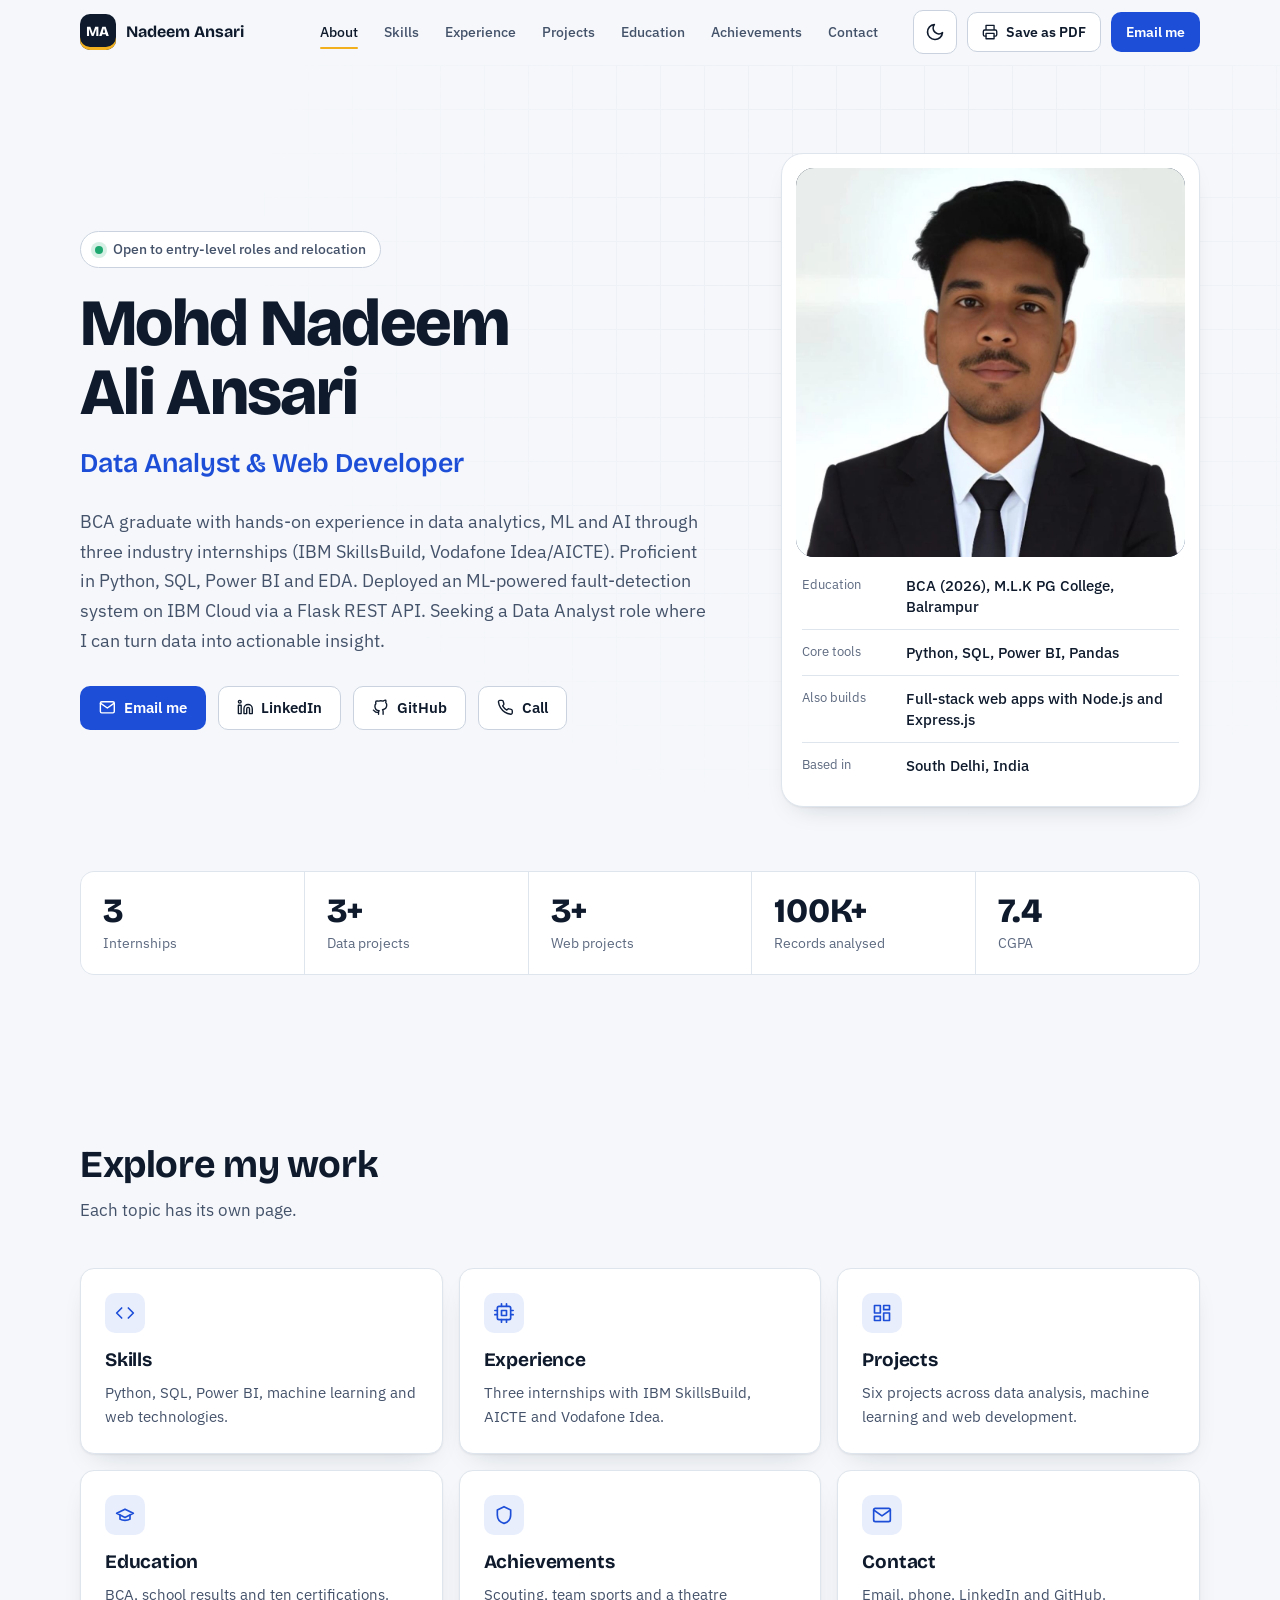
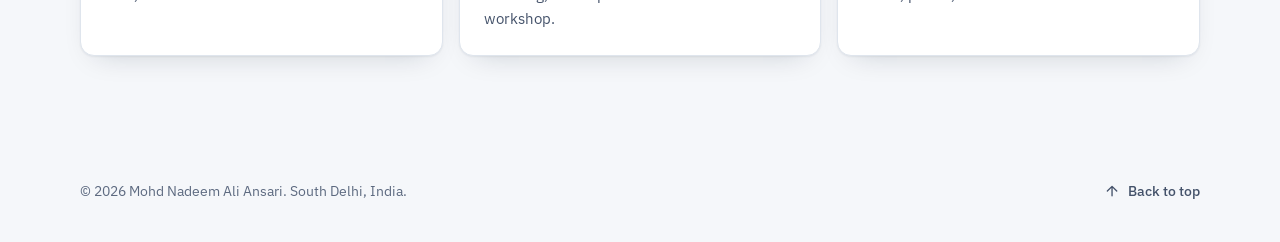
==== commit f9aa1ba5: "Add files via upload" ====
--- a/index.html
+++ b/index.html
@@ -3,13 +3,16 @@
   <head>
     <meta charset="UTF-8" />
     <meta name="viewport" content="width=device-width, initial-scale=1.0" />
-    <title>Projects — Mohd Nadeem Ali Ansari</title>
+    <title>Mohd Nadeem Ali Ansari — Data Analyst &amp; Web Developer</title>
     <meta
       name="description"
-      content="Data analysis, machine learning and full-stack web projects by Mohd Nadeem Ali Ansari."
+      content="Portfolio of Mohd Nadeem Ali Ansari — BCA graduate, Data Analyst and Web Developer fresher with three industry internships."
     />
     <meta name="theme-color" content="#0f1b2d" />
-    <meta property="og:title" content="Projects — Mohd Nadeem Ali Ansari" />
+    <meta
+      property="og:title"
+      content="Mohd Nadeem Ali Ansari — Data Analyst &amp; Web Developer"
+    />
     <meta
       property="og:description"
       content="Python, SQL, Power BI and full-stack web projects. Three industry internships (IBM SkillsBuild, Vodafone Idea)."
@@ -180,10 +183,10 @@
 
         <nav class="nav" aria-label="Primary">
           <ul>
-            <li><a href="index.html">About</a></li>
+            <li><a href="index.html" aria-current="page">About</a></li>
             <li><a href="skills.html">Skills</a></li>
             <li><a href="experience.html">Experience</a></li>
-            <li><a href="projects.html" aria-current="page">Projects</a></li>
+            <li><a href="projects.html">Projects</a></li>
             <li><a href="education.html">Education</a></li>
             <li><a href="achievements.html">Achievements</a></li>
             <li><a href="contact.html">Contact</a></li>
@@ -232,10 +235,10 @@
       <div class="mobile-panel" id="mobilePanel">
         <nav aria-label="Mobile">
           <ul>
-            <li><a href="index.html">About</a></li>
+            <li><a href="index.html" aria-current="page">About</a></li>
             <li><a href="skills.html">Skills</a></li>
             <li><a href="experience.html">Experience</a></li>
-            <li><a href="projects.html" aria-current="page">Projects</a></li>
+            <li><a href="projects.html">Projects</a></li>
             <li><a href="education.html">Education</a></li>
             <li><a href="achievements.html">Achievements</a></li>
             <li><a href="contact.html">Contact</a></li>
@@ -253,186 +256,179 @@
       </div>
     </header>
     <main id="main">
-      <section class="section" id="projects" aria-labelledby="proj-title">
+      <section class="hero" id="about" aria-labelledby="hero-title">
         <div class="wrap">
-          <header class="sec-head">
-            <h1 id="proj-title">Projects</h1>
-            <p>Data analysis, machine learning and full-stack web work.</p>
-          </header>
-
-          <div class="filters" role="group" aria-label="Filter projects">
-            <button
-              type="button"
-              class="filter"
-              data-filter="all"
-              aria-pressed="true"
+          <div class="hero-grid">
+            <div class="hero-copy">
+              <p class="status" data-enter style="--i: 0">
+                <span class="status-dot" aria-hidden="true"></span>
+                Open to entry-level roles and relocation
+              </p>
+              <h1 id="hero-title" data-enter style="--i: 1">
+                Mohd Nadeem Ali Ansari
+              </h1>
+              <p class="hero-role" data-enter style="--i: 2">
+                Data Analyst &amp; Web Developer
+              </p>
+              <p class="hero-summary" data-enter style="--i: 3">
+                BCA graduate with hands-on experience in data analytics, ML and
+                AI through three industry internships (IBM SkillsBuild, Vodafone
+                Idea/AICTE). Proficient in Python, SQL, Power BI and EDA.
+                Deployed an ML-powered fault-detection system on IBM Cloud via a
+                Flask REST API. Seeking a Data Analyst role where I can turn
+                data into actionable insight.
+              </p>
+
+              <div class="hero-cta" data-enter style="--i: 4">
+                <a
+                  class="btn btn-primary"
+                  href="mailto:mohdnadeemaliansari@gmail.com"
+                >
+                  <svg class="i" aria-hidden="true"><use href="#i-mail" /></svg>
+                  Email me
+                </a>
+                <a
+                  class="btn btn-ghost"
+                  href="https://linkedin.com/in/mohd-nadeem-ali-ansari-/"
+                  target="_blank"
+                  rel="noopener"
+                >
+                  <svg class="i" aria-hidden="true">
+                    <use href="#i-linkedin" />
+                  </svg>
+                  LinkedIn
+                </a>
+                <a
+                  class="btn btn-ghost"
+                  href="https://github.com/mohdnadeemaliansari"
+                  target="_blank"
+                  rel="noopener"
+                >
+                  <svg class="i" aria-hidden="true">
+                    <use href="#i-github" />
+                  </svg>
+                  GitHub
+                </a>
+                <a class="btn btn-ghost" href="tel:+919984017532">
+                  <svg class="i" aria-hidden="true">
+                    <use href="#i-phone" />
+                  </svg>
+                  Call
+                </a>
+              </div>
+            </div>
+
+            <aside
+              class="snapshot"
+              aria-label="Profile snapshot"
+              data-enter
+              style="--i: 3"
             >
-              All <span>6</span>
-            </button>
-            <button
-              type="button"
-              class="filter"
-              data-filter="data"
-              aria-pressed="false"
-            >
-              Data &amp; ML <span>3</span>
-            </button>
-            <button
-              type="button"
-              class="filter"
-              data-filter="web"
-              aria-pressed="false"
-            >
-              Web development <span>3</span>
-            </button>
+              <figure class="snap-photo">
+                <span class="snap-initials" aria-hidden="true">MA</span>
+                <img
+                  src="image.jpg"
+                  alt="Portrait of Mohd Nadeem Ali Ansari"
+                  width="480"
+                  height="480"
+                />
+              </figure>
+              <dl class="snap-facts">
+                <div>
+                  <dt>Education</dt>
+                  <dd>BCA (2026), M.L.K PG College, Balrampur</dd>
+                </div>
+                <div>
+                  <dt>Core tools</dt>
+                  <dd>Python, SQL, Power BI, Pandas</dd>
+                </div>
+                <div>
+                  <dt>Also builds</dt>
+                  <dd>Full-stack web apps with Node.js and Express.js</dd>
+                </div>
+                <div>
+                  <dt>Based in</dt>
+                  <dd>South Delhi, India</dd>
+                </div>
+              </dl>
+            </aside>
           </div>
 
-          <div class="projects" id="projectGrid">
-            <article class="card project" data-category="data">
-              <div class="project-top">
-                <span class="icon-tile"
-                  ><svg class="i" aria-hidden="true"><use href="#i-bolt" /></svg
-                ></span>
-                <span class="kind">Data &amp; ML</span>
-              </div>
-              <h3>Power System Fault Detection &amp; Classification</h3>
-              <p>
-                Built an end-to-end ML pipeline on 7,000+ records: EDA, feature
-                engineering, model training and evaluation. Deployed through a
-                Flask REST API on IBM Cloud for real-time fault classification.
-              </p>
-              <ul class="chips chips-sm">
-                <li>Python</li>
-                <li>Scikit-learn</li>
-                <li>Pandas</li>
-                <li>Flask</li>
-                <li>IBM Cloud</li>
-              </ul>
-            </article>
-
-            <article class="card project" data-category="data">
-              <div class="project-top">
-                <span class="icon-tile"
-                  ><svg class="i" aria-hidden="true"><use href="#i-film" /></svg
-                ></span>
-                <span class="kind">Data &amp; ML</span>
-              </div>
-              <h3>Netflix Content Trends Analysis</h3>
-              <p>
-                Analysed 7,789+ Netflix titles to uncover genre popularity,
-                content growth trends and country-wise distribution, using
-                comprehensive EDA and interactive Plotly visualizations.
-              </p>
-              <ul class="chips chips-sm">
-                <li>Python</li>
-                <li>Pandas</li>
-                <li>Matplotlib</li>
-                <li>Seaborn</li>
-                <li>Plotly</li>
-              </ul>
-            </article>
-
-            <article class="card project" data-category="data">
-              <div class="project-top">
-                <span class="icon-tile"
-                  ><svg class="i" aria-hidden="true"><use href="#i-home" /></svg
-                ></span>
-                <span class="kind">Data &amp; ML</span>
-              </div>
-              <h3>Airbnb Hotel Booking Analysis</h3>
-              <p>
-                Explored 100,000+ listings to identify pricing trends,
-                neighbourhood performance and satisfaction drivers; built
-                dashboards that support rental pricing decisions.
-              </p>
-              <ul class="chips chips-sm">
-                <li>Python</li>
-                <li>Pandas</li>
-                <li>NumPy</li>
-                <li>Matplotlib</li>
-                <li>Seaborn</li>
-              </ul>
-            </article>
-
-            <article class="card project" data-category="web">
-              <div class="project-top">
-                <span class="icon-tile"
-                  ><svg class="i" aria-hidden="true">
-                    <use href="#i-globe" /></svg
-                ></span>
-                <span class="kind">Web development</span>
-              </div>
-              <h3>Personal Portfolio Website</h3>
-              <p>
-                Designed and built a fully responsive portfolio to showcase my
-                web development skills, with a modern interface, downloadable
-                resume, project showcase, contact links and professional
-                branding.
-              </p>
-              <ul class="chips chips-sm">
-                <li>HTML</li>
-                <li>CSS</li>
-                <li>JavaScript</li>
-              </ul>
-            </article>
-
-            <article class="card project" data-category="web">
-              <div class="project-top">
-                <span class="icon-tile"
-                  ><svg class="i" aria-hidden="true">
-                    <use href="#i-tasks" /></svg
-                ></span>
-                <span class="kind">Web development</span>
-              </div>
-              <h3>TODO List App</h3>
-              <p>
-                An interactive task manager where users add, organize and delete
-                daily tasks. Clean interface with dynamic task handling through
-                JavaScript DOM manipulation.
-              </p>
-              <ul class="chips chips-sm">
-                <li>HTML</li>
-                <li>CSS</li>
-                <li>JavaScript</li>
-              </ul>
-            </article>
-
-            <article class="card project" data-category="web">
-              <div class="project-top">
-                <span class="icon-tile"
-                  ><svg class="i" aria-hidden="true">
-                    <use href="#i-activity" /></svg
-                ></span>
-                <span class="kind">Web development</span>
-              </div>
-              <h3>Workout &amp; Diet Planner</h3>
-              <p>
-                Full-stack web app that generates personalized workout and diet
-                plans for students from their fitness goals, daily schedule and
-                budget. Uses the Groq AI API for real-time plan generation in a
-                responsive interface.
-              </p>
-              <ul class="chips chips-sm">
-                <li>HTML</li>
-                <li>CSS</li>
-                <li>JavaScript</li>
-                <li>Node.js</li>
-                <li>Express.js</li>
-                <li>Groq API</li>
-              </ul>
-            </article>
+          <div class="metrics" data-enter style="--i: 5">
+            <div class="metric"><strong>3</strong><span>Internships</span></div>
+            <div class="metric">
+              <strong>3+</strong><span>Data projects</span>
+            </div>
+            <div class="metric">
+              <strong>3+</strong><span>Web projects</span>
+            </div>
+            <div class="metric">
+              <strong>100K+</strong><span>Records analysed</span>
+            </div>
+            <div class="metric"><strong>7.4</strong><span>CGPA</span></div>
           </div>
         </div>
       </section>
-      <div class="wrap">
-        <nav class="pager" aria-label="Page navigation">
-          <a class="pager-link pager-prev" href="experience.html"
-            ><small>Previous</small>Experience</a
-          ><a class="pager-link pager-next" href="education.html"
-            ><small>Next</small>Education</a
-          >
-        </nav>
-      </div>
+      <section class="section" aria-labelledby="explore-title">
+        <div class="wrap">
+          <header class="sec-head">
+            <h2 id="explore-title">Explore my work</h2>
+            <p>Each topic has its own page.</p>
+          </header>
+          <div class="explore">
+            <a class="card explore-card" href="skills.html">
+              <span class="icon-tile"
+                ><svg class="i" aria-hidden="true"><use href="#i-code" /></svg
+              ></span>
+              <h3>Skills</h3>
+              <p>
+                Python, SQL, Power BI, machine learning and web technologies.
+              </p>
+            </a>
+            <a class="card explore-card" href="experience.html">
+              <span class="icon-tile"
+                ><svg class="i" aria-hidden="true"><use href="#i-cpu" /></svg
+              ></span>
+              <h3>Experience</h3>
+              <p>
+                Three internships with IBM SkillsBuild, AICTE and Vodafone Idea.
+              </p>
+            </a>
+            <a class="card explore-card" href="projects.html">
+              <span class="icon-tile"
+                ><svg class="i" aria-hidden="true">
+                  <use href="#i-dashboard" /></svg
+              ></span>
+              <h3>Projects</h3>
+              <p>
+                Six projects across data analysis, machine learning and web
+                development.
+              </p>
+            </a>
+            <a class="card explore-card" href="education.html">
+              <span class="icon-tile"
+                ><svg class="i" aria-hidden="true"><use href="#i-cap" /></svg
+              ></span>
+              <h3>Education</h3>
+              <p>BCA, school results and ten certifications.</p>
+            </a>
+            <a class="card explore-card" href="achievements.html">
+              <span class="icon-tile"
+                ><svg class="i" aria-hidden="true"><use href="#i-shield" /></svg
+              ></span>
+              <h3>Achievements</h3>
+              <p>Scouting, team sports and a theatre workshop.</p>
+            </a>
+            <a class="card explore-card" href="contact.html">
+              <span class="icon-tile"
+                ><svg class="i" aria-hidden="true"><use href="#i-mail" /></svg
+              ></span>
+              <h3>Contact</h3>
+              <p>Email, phone, LinkedIn and GitHub.</p>
+            </a>
+          </div>
+        </div>
+      </section>
     </main>
     <footer class="site-footer">
       <div class="wrap foot">
